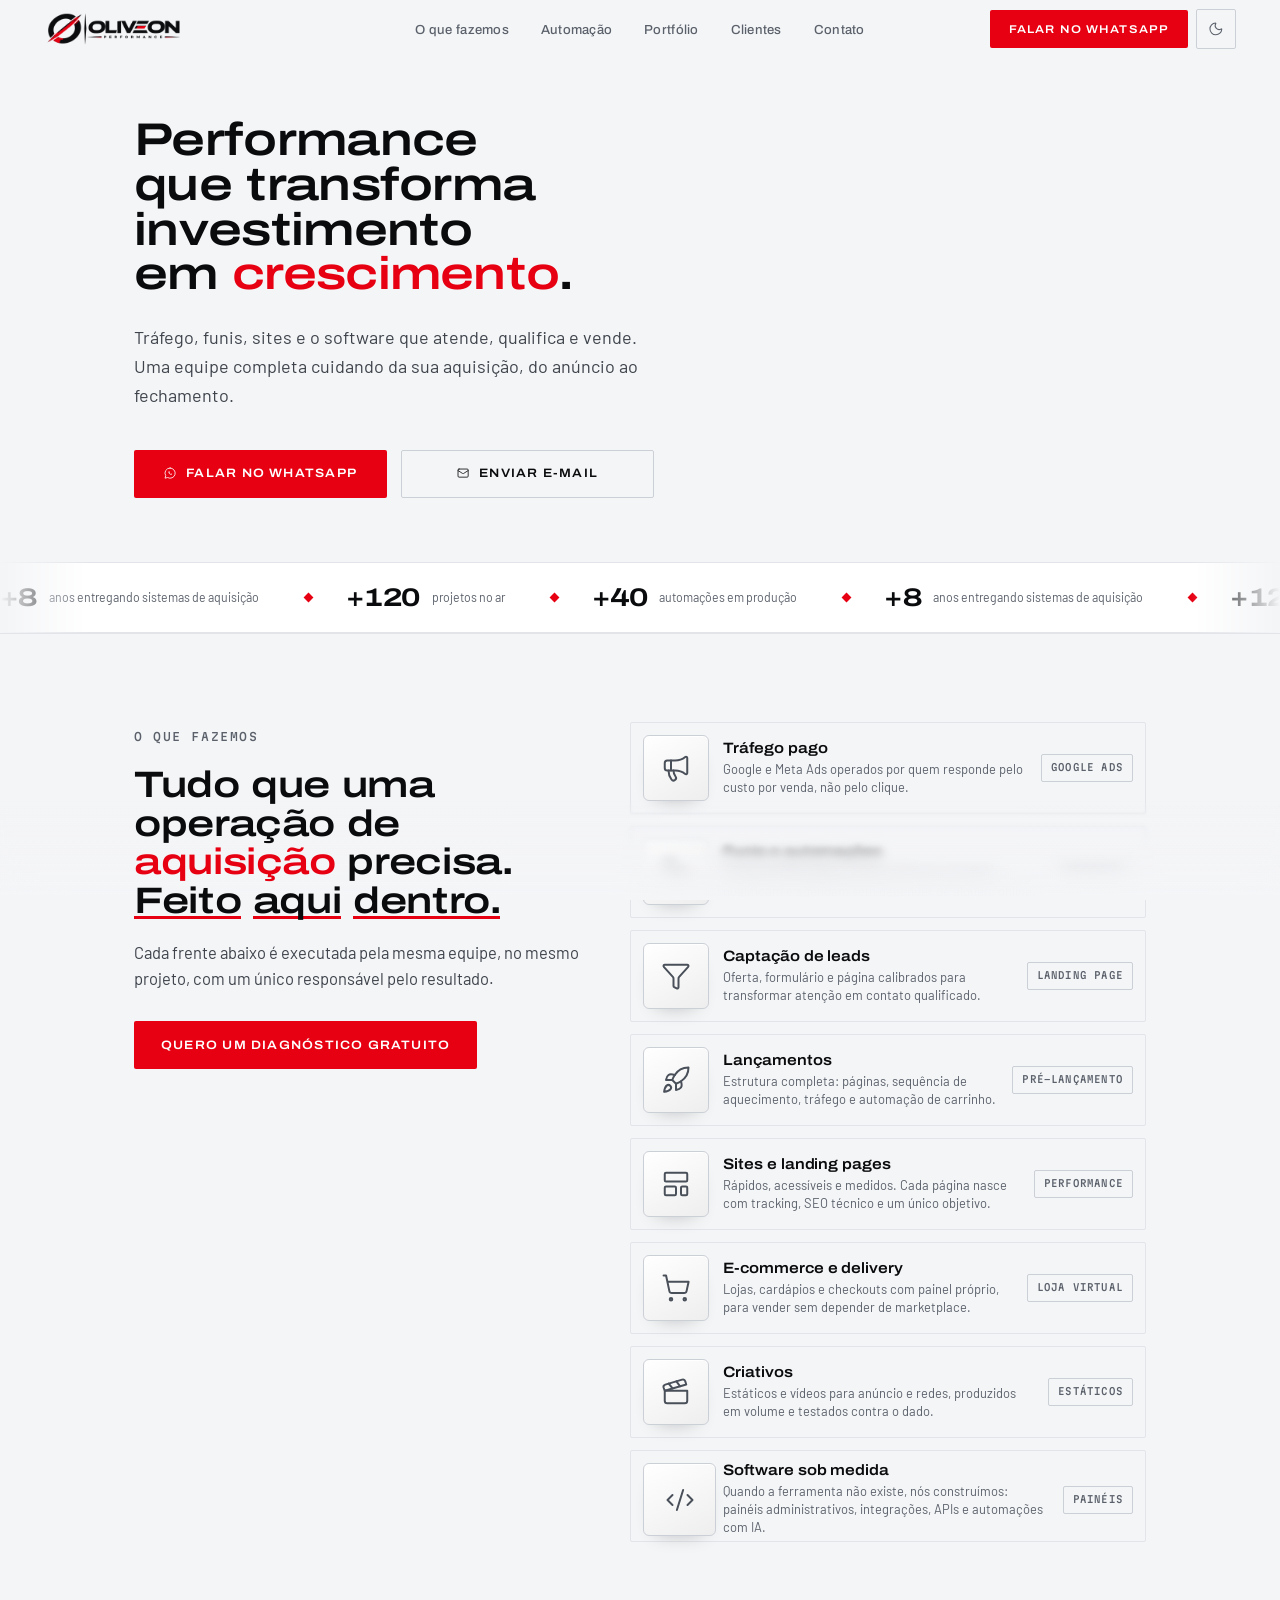
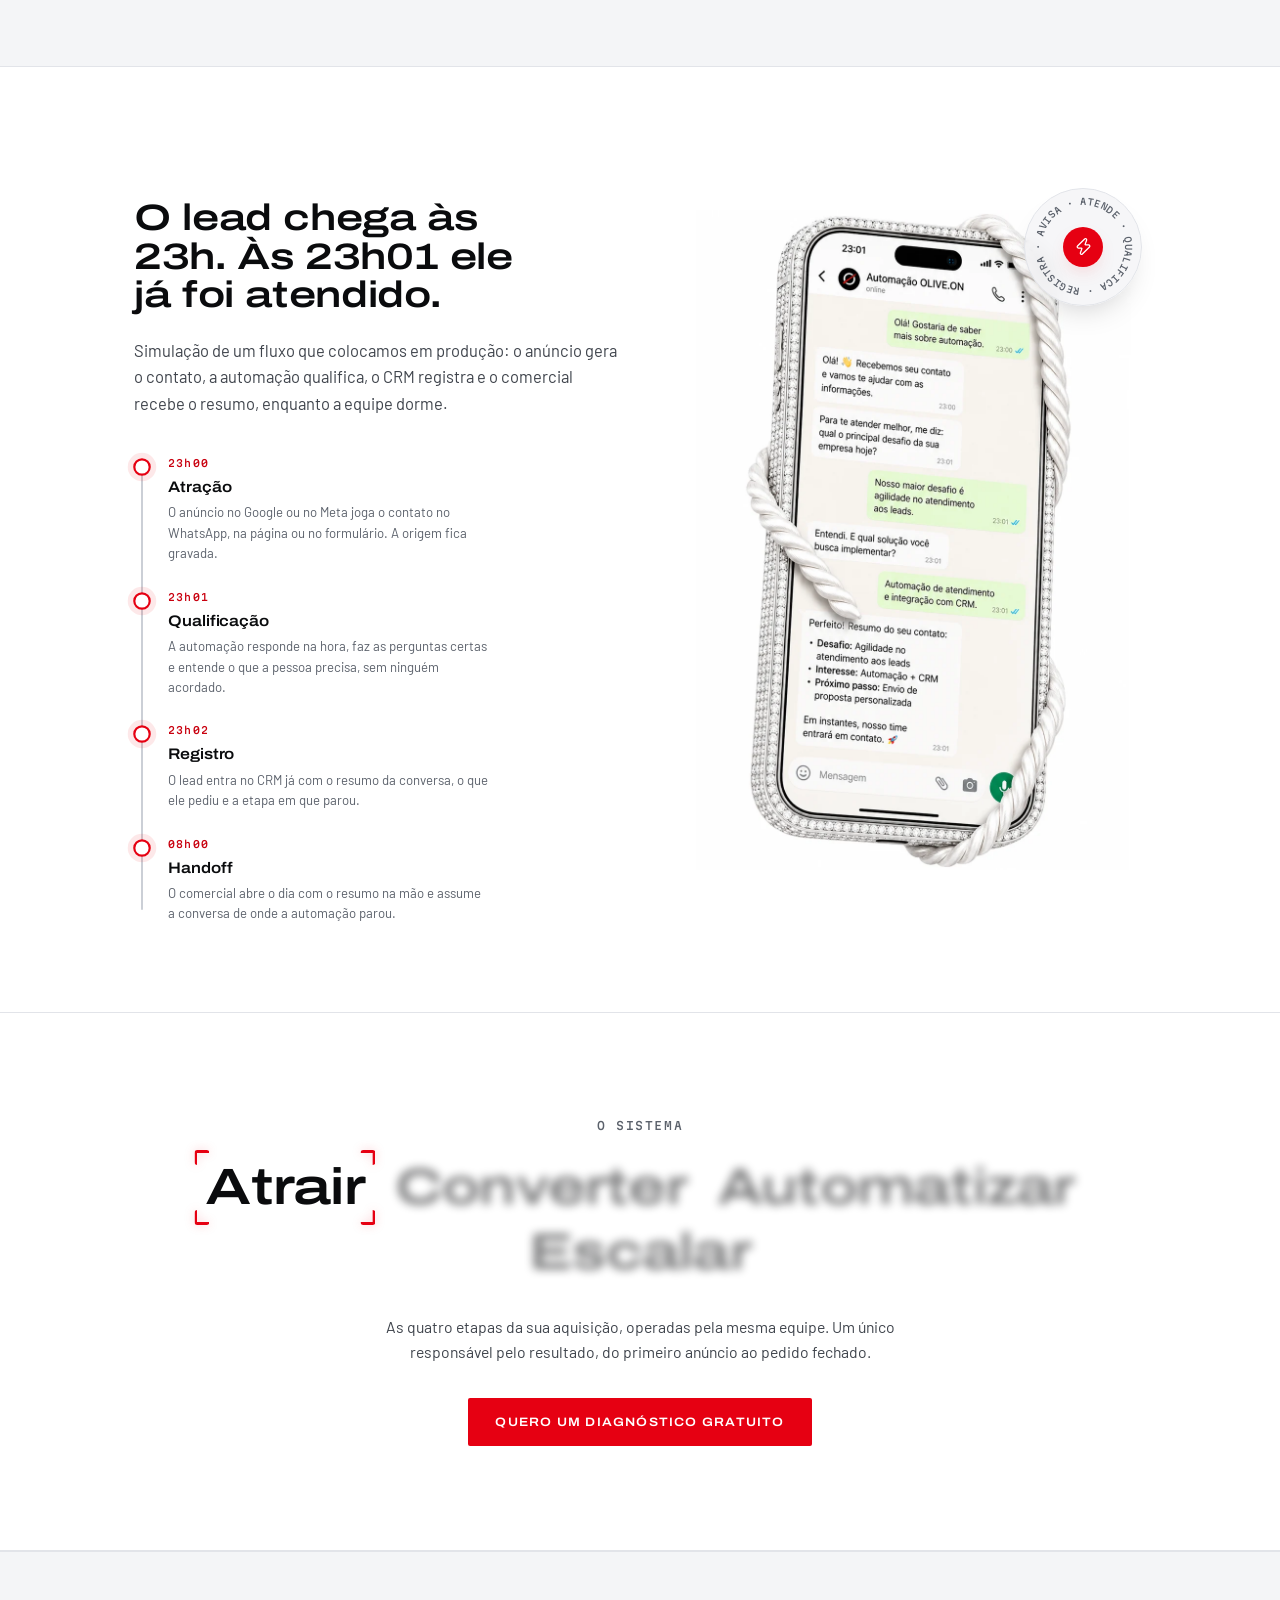
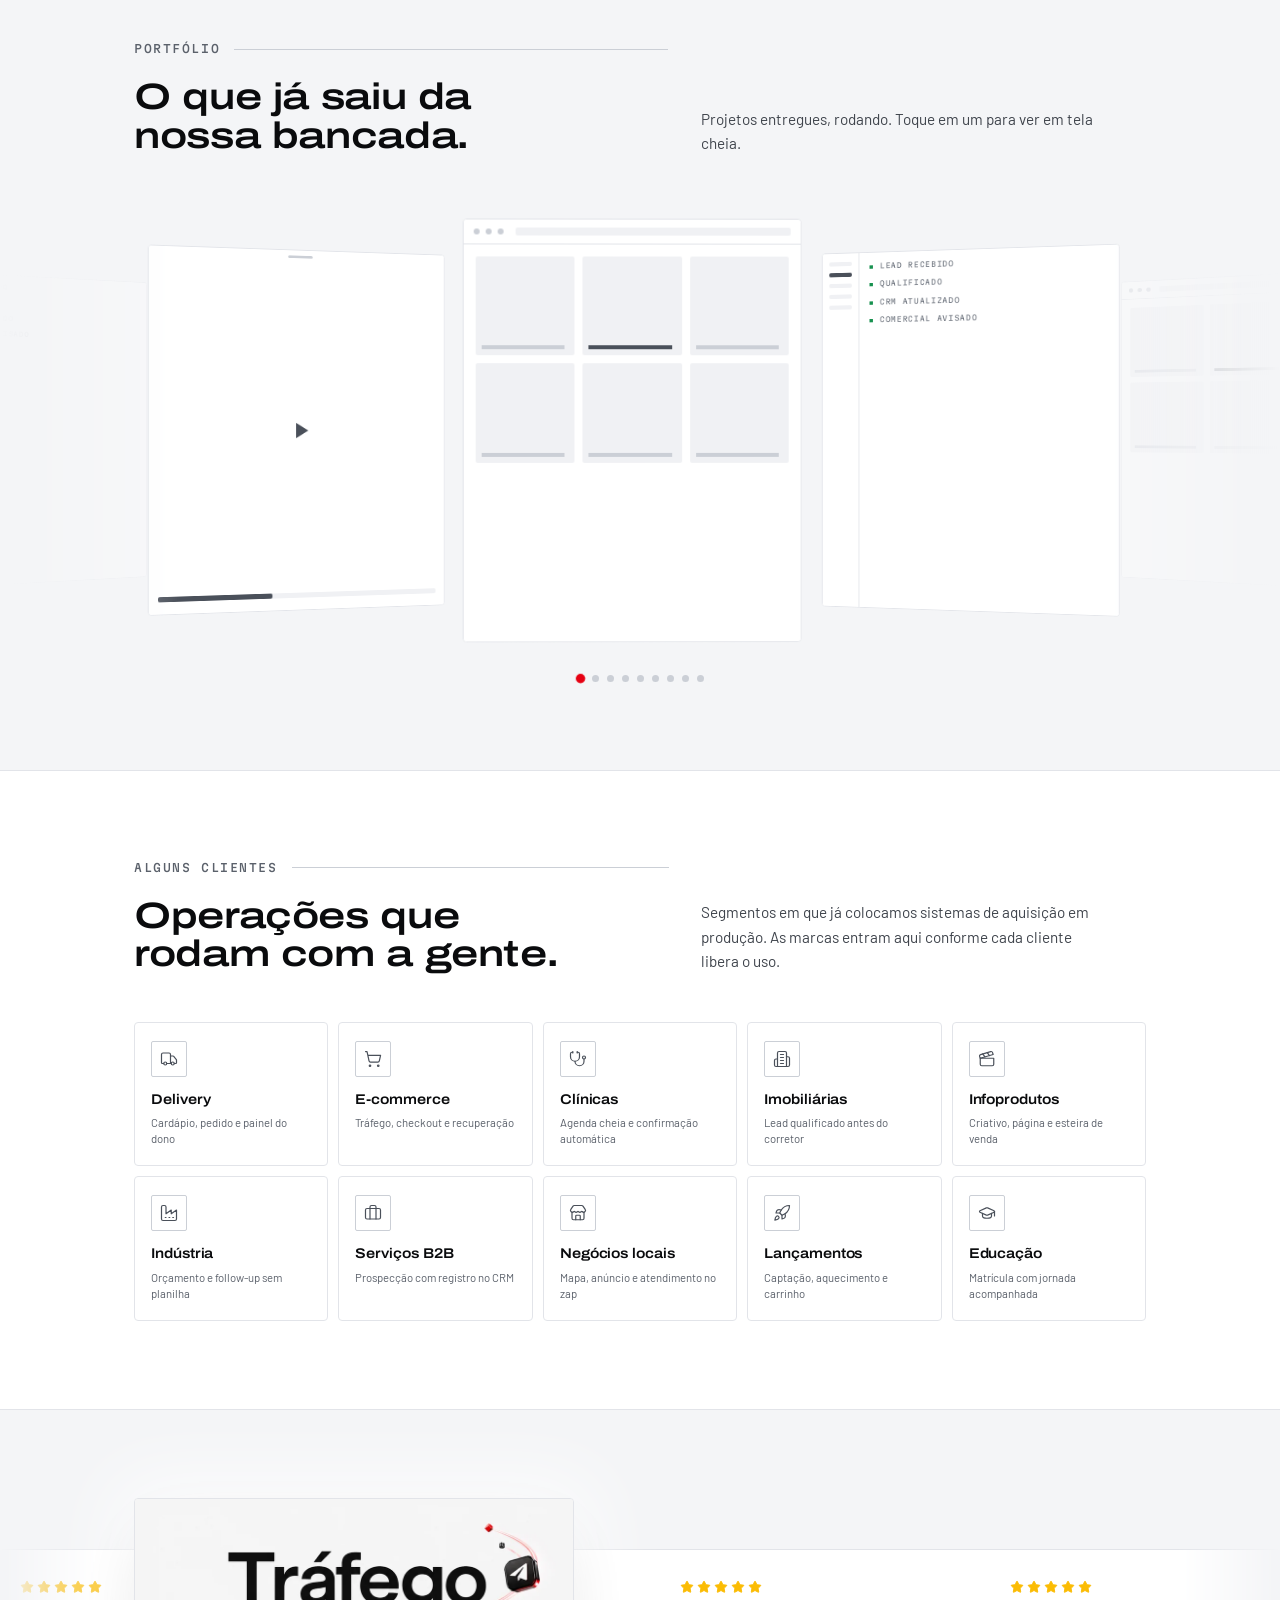
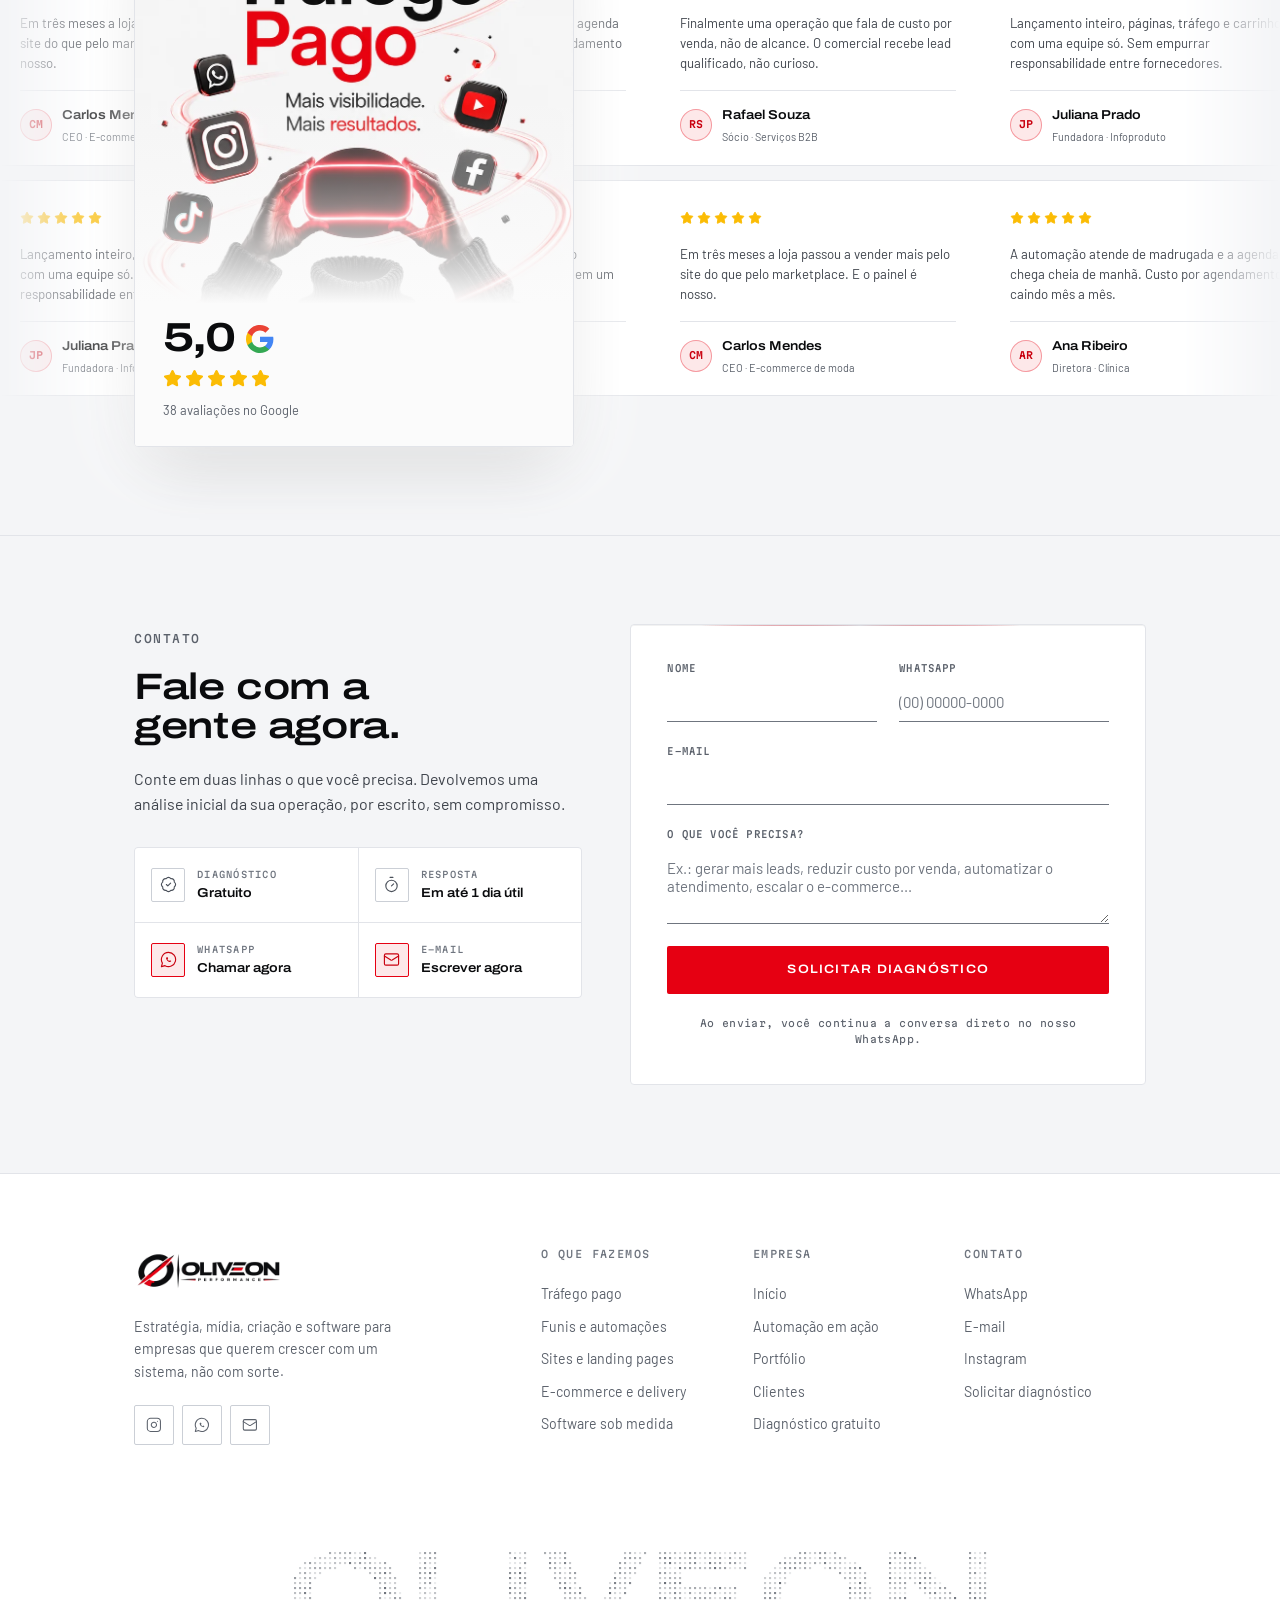
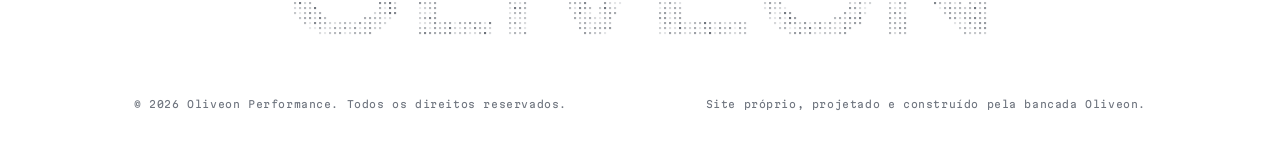
==== index.html @ bd5e8da0 "Imagem de compartilhamento nova e enderecos absolutos no SEO A imagem de compartilhamento foi refeit" ====
<!DOCTYPE html>
<html lang="pt-BR">
<head>
  <meta charset="UTF-8">
  <meta name="viewport" content="width=device-width, initial-scale=1.0">
  <meta name="color-scheme" content="dark light">
  <!-- barra do navegador na cor do tema; js/main.js troca ao mudar de tema -->
  <meta name="theme-color" content="#0a0b0d" id="metaTemaCor">
  <!-- Roda antes da primeira pintura: aplica o tema salvo e marca a entrada do hero.
       Sem isto, a página piscaria no tema errado. Quem chega pela primeira vez vê o
       tema claro, mesmo com o celular no modo escuro; a escolha no botão manda. -->
  <script>
    (function () {
      var t;
      try { t = localStorage.getItem("oliveon-tema"); } catch (e) {}
      if (t !== "claro" && t !== "escuro") t = "claro";
      document.documentElement.setAttribute("data-tema", t);
      document.documentElement.classList.add("intro-pending");
    })();
  </script>
  <title>Oliveon Performance, Sistemas de aquisição completos</title>
  <meta name="description" content="Tráfego, funis, sites e software sob medida por uma equipe só. Fale no WhatsApp e receba um diagnóstico gratuito da sua operação.">
  <link rel="icon" type="image/png" href="assets/favicon.png">
  <link rel="apple-touch-icon" href="assets/apple-touch-icon.png">
  <!-- Endereço em uso hoje. Ao trocar para o domínio próprio, mude estas quatro
       linhas: os robôs do WhatsApp e do Meta ignoram caminho relativo. -->
  <link rel="canonical" href="https://vortexoficial.github.io/olivon/">
  <meta property="og:url" content="https://vortexoficial.github.io/olivon/">
  <meta property="og:site_name" content="Oliveon Performance">
  <meta property="og:title" content="Oliveon Performance, Sistemas de aquisição">
  <meta property="og:description" content="Performance que transforma investimento em crescimento. Tráfego, automação, sites e software sob medida, por uma equipe completa.">
  <meta property="og:type" content="website">
  <meta property="og:locale" content="pt_BR">
  <meta property="og:image" content="https://vortexoficial.github.io/olivon/assets/og-image.jpg">
  <meta property="og:image:type" content="image/jpeg">
  <meta property="og:image:width" content="1200">
  <meta property="og:image:height" content="630">
  <meta property="og:image:alt" content="Oliveon Performance: performance que transforma investimento em crescimento">
  <meta name="twitter:card" content="summary_large_image">
  <meta name="twitter:image" content="https://vortexoficial.github.io/olivon/assets/og-image.jpg">
  <link rel="preconnect" href="https://fonts.googleapis.com">
  <link rel="preconnect" href="https://fonts.gstatic.com" crossorigin>
  <link rel="preconnect" href="https://cdnjs.cloudflare.com" crossorigin>
  <link href="https://fonts.googleapis.com/css2?family=Archivo:wdth,wght@100..125,500..700&family=Barlow:wght@400;500;600&family=Martian+Mono:wdth,wght@87.5..112.5,400..600&display=swap" rel="stylesheet">
  <link rel="stylesheet" href="css/styles.css">
</head>
<body>

  <a class="skip" href="#conteudo">Pular para o conteúdo</a>

  <!-- ================= HEADER ================= -->
  <header class="header" id="header">
    <div class="header-inner">
      <div class="header-esq">
        <a href="#hero" class="header-logo" aria-label="Oliveon Performance, início">
          <img class="logo-escuro" src="assets/logo-branco.png" alt="Oliveon Performance" width="180" height="60">
          <img class="logo-claro" src="assets/logo-preto-vermelho.png" alt="" aria-hidden="true" width="180" height="60">
        </a>
        <span class="header-idx" id="headerIdx" aria-hidden="true"></span>
      </div>
      <nav class="nav" id="nav" aria-label="Principal">
        <span class="nav-luz" id="navLuz" aria-hidden="true"></span>
        <a href="#fazemos">O que fazemos</a>
        <a href="#automacao">Automação</a>
        <a href="#portfolio">Portfólio</a>
        <a href="#clientes">Clientes</a>
        <a href="#contato">Contato</a>
        <!-- este botão aparece só no menu do celular; no computador ele fica à direita -->
        <a href="#" class="btn btn-red btn-sm nav-cta" data-whats>Falar no WhatsApp</a>
      </nav>
      <!-- botão, tema e menu juntos, no canto direito -->
      <div class="header-acoes">
        <a href="#" class="btn btn-red btn-sm header-cta" data-whats>Falar no WhatsApp</a>
        <button class="tema-toggle" id="temaToggle" type="button" aria-label="Alternar entre tema claro e escuro">
          <span class="ic-wrap" data-icon="sun"></span>
          <span class="ic-wrap" data-icon="moon"></span>
        </button>
        <button class="menu-toggle" id="menuToggle" aria-label="Menu" aria-expanded="false" aria-controls="nav">
          <span></span><span></span>
        </button>
      </div>
    </div>
  </header>

  <main id="conteudo">

    <!-- ================= HERO ================= -->
    <section class="hero" id="hero">
      <!-- Arte do hero: um arquivo por tema, caminhos em js/dados.js (heroImagem ou
           heroVideo). No computador ela fica colada no topo, preenchendo a direita
           inteira; no celular entra abaixo do texto. Vazio = fica o marcador. -->
      <div class="hero-marquee hero-video" id="heroMidia" data-hero="marquee" aria-hidden="true"></div>
      <div class="container hero-inner">
        <div class="hero-texto">
          <h1 id="heroTitle" data-hero="title">Performance que transforma investimento em <span class="red">crescimento</span>.</h1>
          <p class="hero-sub" data-hero="sub">Tráfego, funis, sites e o software que atende, qualifica e vende. Uma equipe completa cuidando da sua aquisição, do anúncio ao fechamento.</p>
          <div class="hero-actions" data-hero="actions">
            <a href="#" class="btn btn-red" data-whats><span class="ic-wrap" data-icon="whatsapp"></span>Falar no WhatsApp</a>
            <a href="#" class="btn btn-ghost" id="heroEmail"><span class="ic-wrap" data-icon="mail"></span>Enviar e-mail</a>
          </div>
        </div>

      </div>
    </section>

    <!-- Barra de números, entre a primeira e a segunda dobra. Rola sozinha e para
         sob o cursor; o conteúdo vem de js/dados.js → heroStats. -->
    <div class="barra-num" aria-label="Números da Oliveon">
      <div class="barra-num-track" id="barraNumeros"><!-- js/dados.js → heroStats --></div>
    </div>

    <!-- ================= 01 O QUE FAZEMOS (lista rolável com desfoque progressivo) ================= -->
    <section class="section fazemos" id="fazemos">
      <div class="container fazemos-inner">
        <div class="fazemos-texto">
          <p class="eyebrow reveal">O que fazemos</p>
          <!-- as palavras entram uma a uma (js/main.js) e o marca-texto vermelho
               é traçado sob a frase que diferencia a agência -->
          <h2 id="fazTitulo">Tudo que uma operação de <span class="red">aquisição</span> precisa. <span class="marca">Feito aqui dentro.</span></h2>
          <p class="lead reveal delay-2">Cada frente abaixo é executada pela mesma equipe, no mesmo projeto, com um único responsável pelo resultado.</p>
          <a href="#" class="btn btn-red reveal delay-3" data-whats data-whats-msg="Olá! Vim pelo site da Oliveon e quero saber mais sobre o que vocês fazem.">Quero um diagnóstico gratuito</a>
        </div>
        <div class="faz-lista" id="fazLista"><!-- js/dados.js → servicos --></div>
      </div>
      <!-- desfoque preso ao rodapé da tela enquanto a seção passa: os itens saem dele ao rolar -->
      <div class="pblur pblur-secao" aria-hidden="true"><i></i><i></i><i></i><i></i><i></i><i></i></div>
    </section>

    <!-- ================= 02 AUTOMAÇÃO EM AÇÃO (conversa simulada) ================= -->
    <section class="section section-alt automacao" id="automacao">
      <!-- Só no celular: imagem de largura cheia abrindo a seção, uma por tema.
           Os caminhos ficam em js/dados.js → imagemAutomacao. -->
      <div class="abre-secao" id="imagemSecao" aria-hidden="true"></div>
      <div class="container automacao-inner">
        <div class="automacao-texto">
          <p class="eyebrow reveal">Automação em ação</p>
          <h2 class="reveal delay-1">O lead chega às 23h. Às 23h01 ele já foi atendido.</h2>
          <p class="lead reveal delay-2">Simulação de um fluxo que colocamos em produção: o anúncio gera o contato, a automação qualifica, o CRM registra e o comercial recebe o resumo, enquanto a equipe dorme.</p>
          <!-- Linha do tempo do lead: o fio se preenche conforme a seção passa
               pela tela e cada marco acende na vez dele (js/main.js). -->
          <ol class="ltempo reveal delay-3" id="linhaTempo"><!-- js/dados.js → linhaAutomacao --></ol>
        </div>

        <!-- Mockup da seção: informe o caminho da imagem em `mockupAutomacao` (js/dados.js).
             Enquanto estiver vazio, aparece um marcador no lugar. O selo gira por cima,
             como um adesivo colado na imagem; o texto vem de `seloGirando`. -->
        <div class="mockup-palco reveal delay-2">
          <figure class="mockup" id="mockupAutomacao"></figure>
          <div class="selo" id="selo" aria-hidden="true">
            <span class="selo-texto" id="seloTexto"></span>
            <span class="selo-centro"><i data-icon="zap"></i></span>
          </div>
        </div>
      </div>
    </section>

    <!-- ================= FAIXA DE FOCO (efeito de lente, sem numeração) ================= -->
    <section class="foco" id="foco">
      <div class="container foco-inner">
        <p class="eyebrow reveal">O sistema</p>
        <p class="foco-frase reveal delay-1" id="focoFrase"><!-- js/dados.js → foco.frase --></p>
        <p class="foco-apoio reveal delay-2" id="focoApoio"><!-- js/dados.js → foco.apoio --></p>
        <a href="#" class="btn btn-red reveal delay-3" id="focoCta" data-whats><!-- js/dados.js → foco.cta --></a>
      </div>
    </section>

    <!-- ================= 03 PORTFÓLIO ================= -->
    <section class="section" id="portfolio">
      <div class="container">
        <div class="section-head section-head-wide reveal">
          <div>
            <p class="eyebrow">Portfólio</p>
            <h2>O que já saiu da nossa bancada.</h2>
          </div>
          <p class="section-lead">Projetos entregues, rodando. Toque em um para ver em tela cheia.</p>
        </div>
      </div>
      <!-- Carrossel 3D: o card do meio fica de frente, os vizinhos giram e recuam.
           Cada card mostra o vídeo do projeto mudo e em loop; ao clicar, abre em tela
           cheia do início e com som. Vídeos entram em js/dados.js → portfolio[].video -->
      <div class="pcar reveal" id="pcar">
        <div class="pcar-viewport" id="pcarViewport" role="region" aria-roledescription="carrossel" aria-label="Projetos da Oliveon">
          <div class="pcar-track" id="pcarTrack"><!-- js/dados.js → portfolio --></div>
        </div>
      </div>
      <div class="pcar-dots" id="pcarDots" aria-hidden="true"></div>
    </section>

    <!-- Tela cheia do projeto: fundo desfocado, vídeo do início e com som -->
    <div class="lbox" id="lbox" hidden>
      <button class="lbox-fechar" id="lboxFechar" type="button" aria-label="Fechar"><i data-icon="x"></i></button>
      <figure class="lbox-palco">
        <video id="lboxVideo" playsinline controls preload="none"></video>
        <figcaption class="lbox-legenda" id="lboxLegenda"></figcaption>
      </figure>
    </div>

    <!-- ================= 04 ALGUNS CLIENTES ================= -->
    <section class="section section-alt clientes" id="clientes">
      <div class="container">
        <div class="section-head section-head-wide reveal">
          <div>
            <p class="eyebrow">Alguns clientes</p>
            <h2>Operações que rodam com a gente.</h2>
          </div>
          <p class="section-lead" id="clientesLead">Do delivery ao e-commerce, da clínica à indústria: sistemas de aquisição em produção, cada um com o seu painel.</p>
        </div>
      </div>
      <div class="container">
        <div class="parede reveal" id="parede">
          <span class="parede-brilho" aria-hidden="true"></span>
          <div class="parede-grade" id="paredeGrade"><!-- js/dados.js → clientes ou segmentos --></div>
        </div>
      </div>
    </section>

    <!-- ================= AVALIAÇÕES DO GOOGLE ================= -->
    <!-- Resumo da nota à esquerda e os comentários ao lado; tudo de js/dados.js:
         google (nota, total e link) e depoimentos (os comentários). -->
    <section class="section secao-google" id="avaliacoes">
      <!-- Palco no formato do site do Benedito: duas faixas de comentários correndo
           em sentidos opostos por trás, e o card da nota por cima, opaco. É ele que
           engole os cartões de um lado e devolve do outro. -->
      <div class="palco">
        <div class="palco-faixas" aria-hidden="true">
          <div class="faixa faixa-vai"><div class="faixa-trilho" id="faixaVai"></div></div>
          <div class="faixa faixa-volta"><div class="faixa-trilho" id="faixaVolta"></div></div>
        </div>
        <div class="container palco-frente">
          <div class="palco-card reveal" id="googleCard"><!-- js/dados.js → google --></div>
        </div>
      </div>
    </section>
    <!-- ================= 05 CONTATO (WhatsApp + e-mail) ================= -->
    <section class="section" id="contato">
      <div class="container contato-inner">
        <div class="contato-info">
          <p class="eyebrow reveal">Contato</p>
          <h2 class="reveal delay-1">Fale com a gente agora.</h2>
          <p class="reveal delay-2">Conte em duas linhas o que você precisa. Devolvemos uma análise inicial da sua operação, por escrito, sem compromisso.</p>
          <!-- Um quadro só, em quatro casas do mesmo tamanho: em cima o que a pessoa
               ganha, embaixo por onde falar. Ícone prata informa, ícone vermelho age. -->
          <div class="contato-grade reveal delay-2">
            <div class="cg-item">
              <span class="cg-ic" aria-hidden="true"><i data-icon="badge-check"></i></span>
              <span class="cg-txt"><small>Diagnóstico</small><b>Gratuito</b></span>
            </div>
            <div class="cg-item">
              <span class="cg-ic" aria-hidden="true"><i data-icon="timer"></i></span>
              <span class="cg-txt"><small>Resposta</small><b>Em até 1 dia útil</b></span>
            </div>
            <a href="#" class="cg-item cg-acao" data-whats>
              <span class="cg-ic" aria-hidden="true"><i data-icon="whatsapp"></i></span>
              <span class="cg-txt"><small>WhatsApp</small><b>Chamar agora</b></span>
              <i class="cg-seta" data-icon="arrow-up-right" aria-hidden="true"></i>
            </a>
            <a href="#" class="cg-item cg-acao" id="contatoEmail">
              <span class="cg-ic" aria-hidden="true"><i data-icon="mail"></i></span>
              <span class="cg-txt"><small>E-mail</small><b>Escrever agora</b></span>
              <i class="cg-seta" data-icon="arrow-up-right" aria-hidden="true"></i>
            </a>
          </div>
        </div>
        <form class="form reveal delay-2" id="formDiagnostico">
          <div class="form-row">
            <div class="field"><label for="fNome">Nome</label><input id="fNome" name="nome" type="text" required autocomplete="name"></div>
            <div class="field"><label for="fWhats">WhatsApp</label><input id="fWhats" name="whatsapp" type="tel" required placeholder="(00) 00000-0000" autocomplete="tel"></div>
          </div>
          <div class="field"><label for="fEmail">E-mail</label><input id="fEmail" name="email" type="email" required autocomplete="email"></div>
          <div class="field"><label for="fBusca">O que você precisa?</label><textarea id="fBusca" name="objetivo" rows="3" required placeholder="Ex.: gerar mais leads, reduzir custo por venda, automatizar o atendimento, escalar o e-commerce..."></textarea></div>
          <button type="submit" class="btn btn-red btn-block">Solicitar diagnóstico</button>
          <p class="form-hint">Ao enviar, você continua a conversa direto no nosso WhatsApp.</p>
          <span class="border-beam" style="--size:320px;--duration:7s"><i></i></span>
          <span class="border-beam" style="--size:320px;--duration:7s;--delay:3.5s;--via:#d9d9de;--border-width:1.5px"><i></i></span>
        </form>
      </div>
    </section>

  </main>

  <!-- ================= FOOTER ================= -->
  <footer class="footer">
    <div class="container footer-top">
      <div class="footer-brand">
        <img class="logo-escuro" src="assets/logo-branco.png" alt="Oliveon Performance" width="170" height="57">
        <img class="logo-claro" src="assets/logo-preto-vermelho.png" alt="" aria-hidden="true" width="170" height="57">
        <p>Estratégia, mídia, criação e software para empresas que querem crescer com um sistema, não com sorte.</p>
        <div class="footer-social">
          <a href="#" id="footerInstagram" target="_blank" rel="noopener" aria-label="Instagram"><i data-icon="instagram"></i></a>
          <a href="#" data-whats aria-label="WhatsApp"><i data-icon="whatsapp"></i></a>
          <a href="#" id="footerEmail" aria-label="E-mail"><i data-icon="mail"></i></a>
        </div>
      </div>
      <nav class="footer-nav" aria-label="Rodapé">
        <div>
          <p class="footer-nav-titulo">O que fazemos</p>
          <a href="#fazemos">Tráfego pago</a>
          <a href="#fazemos">Funis e automações</a>
          <a href="#fazemos">Sites e landing pages</a>
          <a href="#fazemos">E-commerce e delivery</a>
          <a href="#fazemos">Software sob medida</a>
        </div>
        <div>
          <p class="footer-nav-titulo">Empresa</p>
          <a href="#hero">Início</a>
          <a href="#automacao">Automação em ação</a>
          <a href="#portfolio">Portfólio</a>
          <a href="#clientes">Clientes</a>
          <a href="#contato">Diagnóstico gratuito</a>
        </div>
        <div>
          <p class="footer-nav-titulo">Contato</p>
          <a href="#" data-whats>WhatsApp</a>
          <a href="#" id="footerEmail2">E-mail</a>
          <a href="#" id="footerInstagram2" target="_blank" rel="noopener">Instagram</a>
          <a href="#contato">Solicitar diagnóstico</a>
        </div>
      </nav>
    </div>
    <div class="footer-flicker">
      <canvas id="footerFlicker" aria-hidden="true"></canvas>
    </div>
    <div class="container footer-bottom">
      <p>© <span id="ano"></span> Oliveon Performance. Todos os direitos reservados.</p>
      <p>Site próprio, projetado e construído pela bancada Oliveon.</p>
    </div>
  </footer>

  <!-- CTA fixo no mobile -->
  <a href="#" class="sticky-cta" id="stickyCta" data-whats><i data-icon="whatsapp"></i>Falar com a Oliveon</a>

  <script src="js/icons.js"></script>
  <script src="js/dados.js"></script>
  <!-- GSAP (gsap, ScrollTrigger, Flip) é carregado por js/main.js sem bloquear a renderização -->
  <script src="js/main.js"></script>
</body>
</html>
---- css/styles.css ----
/* ============================================================
   OLIVEON PERFORMANCE · ESTILOS · tema "Lâmina" · v2
   Preto-carbono com viés de aço · um único vermelho · cromo como prata
   Fontes: Archivo (display, eixo de largura) · Barlow (texto) · Martian Mono (dados)
   Regras em DESIGN.md, leia antes de alterar.
   ============================================================ */

:root {
  color-scheme: dark;
  /* Superfícies em três camadas (canvas → card → elevated); neutros frios, do cromo do logo */
  --bg: #0a0b0d;
  --bg-alt: #0d0e11;
  --card: #121316;
  --elevated: #191b1f;
  --border: #24262b;
  --border-strong: #34373e;
  --edge: rgba(255, 255, 255, 0.06);      /* brilho de 1px no topo de uma chapa elevada */
  --text: #f4f5f7;
  --text-2: #b9bcc3;                       /* prosa principal e leads */
  --muted: #9da1a8;                        /* descrições, rótulos, nav inativa */
  --steel: #c9ccd2;                        /* prata do cromo: traços, ticks, foco */
  --steel-dim: #7e838c;                    /* sombra do cromo: linhas de campo, ticks inativos */
  --red: #e60012;                          /* único acento: ação, resultado, a lâmina */
  --red-hover: #cc0010;                    /* hover escurece: #fff sobre ele = 5.87:1 */
  --red-pressed: #b8000e;
  --red-text: #ff3b4a;                     /* acento legível em texto pequeno (≥ 4.5:1) */
  --red-soft: rgba(230, 0, 18, 0.12);
  --red-glow: rgba(230, 0, 18, 0.28);
  --ok: #2fd27a;                           /* cor de sinal: confirmação / variação positiva */
  --cut-angle: 37deg;                      /* ângulo da lâmina, medido no símbolo */
  --display: "Archivo", "Arial Narrow", Arial, Helvetica, sans-serif;
  --font: "Barlow", "Segoe UI", Roboto, Helvetica, Arial, sans-serif;
  --mono: "Martian Mono", "JetBrains Mono", ui-monospace, Consolas, monospace;
  --radius: 4px;
  --radius-sm: 2px;
  --container: 1140px;
  --header-w: 1320px;                      /* header mais largo que o container: 6 links + CTA + indicador */
  --ease: cubic-bezier(0.2, 0.8, 0.2, 1);
  --ease-lento: cubic-bezier(0.42, 0, 0.28, 1); /* movimentos longos: entra e sai parelho */
  --dur-1: 180ms;
  --dur-2: 320ms;
  --grade: rgba(255, 255, 255, 0.025);     /* linhas da grade de fundo */
  --hover-suave: rgba(255, 255, 255, 0.05); /* realce de item de menu */
  --veu: rgba(18, 19, 22, 0.78);            /* véu do desfoque progressivo */
  --flutuante: rgba(10, 11, 13, 0.78);      /* cabeçalho e menu por cima do conteúdo */
  --flutuante-solido: rgba(13, 14, 17, 0.97);
  /* placa de vidro dos icones: luz no topo, sombra no pe e o reflexo que atravessa */
  --vidro-topo: rgba(255, 255, 255, 0.13);
  --vidro-meio: rgba(255, 255, 255, 0.03);
  --vidro-fundo: rgba(255, 255, 255, 0);
  --vidro-reflexo: rgba(255, 255, 255, 0.34);
  --vidro-sombra: rgba(0, 0, 0, 0.75);
}

/* ---------- Tema claro ----------
   Mesma estrutura, mesmos nomes de variável: só o valor muda. O tema é escolhido
   no <html data-tema="...">, gravado em js/main.js e aplicado antes da primeira
   pintura por um script no <head>, para nunca piscar o tema errado. */
[data-tema="claro"] {
  color-scheme: light;
  --bg: #f4f5f7;
  --bg-alt: #ffffff;
  --card: #ffffff;
  --elevated: #f0f1f4;
  --border: #e2e4e9;
  --border-strong: #cbcfd6;
  --edge: rgba(10, 11, 13, 0.05);
  --text: #0a0b0d;
  --text-2: #3f444c;
  --muted: #5b616b;
  --steel: #4a505a;
  --steel-dim: #6f757f;
  --red-hover: #c9000f;
  --red-pressed: #ad000d;
  --red-text: #c9000f;                     /* vermelho legível sobre fundo claro */
  --red-soft: rgba(230, 0, 18, 0.09);
  --red-glow: rgba(230, 0, 18, 0.25);
  --ok: #17914f;
  --grade: rgba(10, 11, 13, 0.05);
  --hover-suave: rgba(10, 11, 13, 0.05);
  --veu: rgba(255, 255, 255, 0.8);
  --flutuante: rgba(244, 245, 247, 0.82);
  --flutuante-solido: rgba(255, 255, 255, 0.97);
  --vidro-topo: rgba(255, 255, 255, 0.95);
  --vidro-meio: rgba(10, 11, 13, 0.03);
  --vidro-fundo: rgba(10, 11, 13, 0.07);
  --vidro-reflexo: rgba(255, 255, 255, 0.9);
  --vidro-sombra: rgba(10, 11, 13, 0.3);
}

/* ---------- O mesmo tema claro, agora declarado pelo CSS ----------
   Navegadores com modo escuro próprio (Samsung Internet, e o Chrome com
   "forçar modo escuro" ligado) repintam por conta as páginas que não declaram
   suporte a tema no CSS. Foi isso que, no celular, deixou o tema claro com
   fundo escuro e o vermelho da marca rosado. Declarar o suporte aqui, e não só
   no JS, faz o navegador respeitar as cores do site.
   Os valores são os mesmos do bloco [data-tema="claro"] acima: ao mexer em um,
   mexa nos dois. O :not() garante que a escolha manual do visitante vence. */
@media (prefers-color-scheme: light) {
  :root:not([data-tema="escuro"]) {
    color-scheme: light;
    --bg: #f4f5f7;
    --bg-alt: #ffffff;
    --card: #ffffff;
    --elevated: #f0f1f4;
    --border: #e2e4e9;
    --border-strong: #cbcfd6;
    --edge: rgba(10, 11, 13, 0.05);
    --text: #0a0b0d;
    --text-2: #3f444c;
    --muted: #5b616b;
    --steel: #4a505a;
    --steel-dim: #6f757f;
    --red-hover: #c9000f;
    --red-pressed: #ad000d;
    --red-text: #c9000f;
    --red-soft: rgba(230, 0, 18, 0.09);
    --red-glow: rgba(230, 0, 18, 0.25);
    --ok: #17914f;
    --grade: rgba(10, 11, 13, 0.05);
    --hover-suave: rgba(10, 11, 13, 0.05);
    --veu: rgba(255, 255, 255, 0.8);
    --flutuante: rgba(244, 245, 247, 0.82);
    --flutuante-solido: rgba(255, 255, 255, 0.97);
    --vidro-topo: rgba(255, 255, 255, 0.95);
    --vidro-meio: rgba(10, 11, 13, 0.03);
    --vidro-fundo: rgba(10, 11, 13, 0.07);
    --vidro-reflexo: rgba(255, 255, 255, 0.9);
    --vidro-sombra: rgba(10, 11, 13, 0.3);
  }
}
@media (prefers-color-scheme: dark) {
  :root:not([data-tema="claro"]) { color-scheme: dark; }
}

* { margin: 0; padding: 0; box-sizing: border-box; }

html { scroll-behavior: smooth; }

/* ---------- Barra de rolagem na cor da marca ----------
   A borda transparente com background-clip afina a barra sem precisar saber a
   cor do fundo, então serve tanto na página quanto nas listas internas. */
:root { scrollbar-width: thin; scrollbar-color: var(--red) transparent; }
::-webkit-scrollbar { width: 10px; height: 10px; }
::-webkit-scrollbar-track { background: transparent; }
::-webkit-scrollbar-thumb {
  background: var(--red);
  background-clip: padding-box;
  border: 3px solid transparent;
  border-radius: 999px;
}
::-webkit-scrollbar-thumb:hover { background: var(--red-hover); background-clip: padding-box; }
::-webkit-scrollbar-corner { background: transparent; }

body {
  font-family: var(--font);
  font-size: 1.0625rem;
  background: var(--bg);
  color: var(--text);
  line-height: 1.6;
  -webkit-font-smoothing: antialiased;
  overflow-x: hidden;
}

img { max-width: 100%; height: auto; display: block; }
button { font: inherit; color: inherit; }

:focus-visible { outline: 2px solid var(--steel); outline-offset: 3px; }
.mono { font-family: var(--mono); font-variant-numeric: tabular-nums; }

.skip {
  position: absolute;
  left: 16px; top: -60px;
  z-index: 200;
  padding: 10px 16px;
  background: var(--elevated);
  color: var(--text);
  border: 1px solid var(--border-strong);
  border-radius: var(--radius-sm);
  font-family: var(--mono);
  font-size: 0.72rem;
  letter-spacing: 0.1em;
  text-transform: uppercase;
  text-decoration: none;
  transition: top var(--dur-1) var(--ease);
}
.skip:focus { top: 16px; }
/* Só para leitores de tela (anúncio de slide ativo nos carrosséis) */
.sr-only { position: absolute; width: 1px; height: 1px; padding: 0; margin: -1px; overflow: hidden; clip: rect(0, 0, 0, 0); white-space: nowrap; border: 0; }

.container {
  max-width: var(--container);
  margin: 0 auto;
  padding: 0 24px;
}

/* Ícones Lucide inline (js/icons.js): sempre monocromáticos, herdam a cor do texto */
.ic { width: 1em; height: 1em; flex-shrink: 0; display: inline-block; vertical-align: -0.15em; }
i[data-icon] { display: inline-flex; line-height: 0; }

/* ---------- Tipografia ---------- */
h1, h2, h3 {
  font-family: var(--display);
  font-weight: 600;
  letter-spacing: -0.01em;
  line-height: 1.05;
  text-wrap: balance;
}
h1 { font-size: clamp(2.5rem, 5.6vw, 4.2rem); font-stretch: 125%; line-height: 0.98; letter-spacing: -0.015em; }
h2 { font-size: clamp(1.9rem, 3.8vw, 2.9rem); font-stretch: 125%; max-width: 18ch; }
h3 { font-size: 1.25rem; font-stretch: 112%; }

.red { color: var(--red); }
.lead { color: var(--text-2); font-size: 1.1rem; max-width: 54ch; }

.eyebrow {
  display: inline-flex;
  align-items: center;
  gap: 14px;
  font-family: var(--mono);
  font-size: 0.75rem;
  font-weight: 500;
  letter-spacing: 0.14em;
  text-transform: uppercase;
  color: var(--muted);
  margin-bottom: 20px;
}
.eyebrow .idx { color: var(--text); font-weight: 500; }
.eyebrow .idx::after { content: "/"; margin-left: 14px; color: var(--steel-dim); }
.section-head .eyebrow { display: flex; }
.section-head .eyebrow::after {
  content: "";
  flex: 1;
  height: 1px;
  background: var(--border-strong);
  transform: scaleX(0);
  transform-origin: left;
}
.section-head.visible .eyebrow::after { animation: draw-line 0.9s var(--ease) forwards; }
@keyframes draw-line { to { transform: scaleX(1); } }

/* O corte: traço curto inclinado no ângulo da lâmina do símbolo */
.slash {
  display: inline-block;
  width: 16px;
  height: 2px;
  background: var(--red);
  transform: rotate(calc(-1 * var(--cut-angle)));
  vertical-align: middle;
  flex-shrink: 0;
}

/* Tag técnica: mono estreita, caixa alta, raio 2px */
.tag {
  display: inline-block;
  font-family: var(--mono);
  font-stretch: 87.5%;
  font-size: 0.64rem;
  font-weight: 500;
  letter-spacing: 0.1em;
  text-transform: uppercase;
  color: var(--muted);
  border: 1px solid var(--border-strong);
  border-radius: var(--radius-sm);
  padding: 4px 8px;
  white-space: nowrap;
}

/* ---------- Botões ---------- */
.btn {
  display: inline-flex;
  align-items: center;
  justify-content: center;
  gap: 10px;
  height: 48px;
  padding: 0 26px;
  border-radius: var(--radius-sm);
  border: 1px solid transparent;
  font-family: var(--display);
  font-stretch: 112%;
  font-weight: 600;
  font-size: 0.8125rem;
  letter-spacing: 0.1em;
  text-transform: uppercase;
  text-decoration: none;
  cursor: pointer;
  white-space: nowrap;
  transition: background var(--dur-1) var(--ease), border-color var(--dur-1) var(--ease), color var(--dur-1) var(--ease);
}
/* Primário: canto superior direito chanfrado, a lâmina em miniatura */
/* Botão reto: o canto chanfrado da versão anterior foi retirado a pedido */
.btn-red {
  color: #fff;
  background: var(--red);
}
.btn-red:hover { background: var(--red-hover); }
.btn-red:active { background: var(--red-pressed); }

.btn-ghost {
  border-color: var(--border-strong);
  color: var(--text);
  background: transparent;
}

/* Luz correndo na borda do botão, o mesmo efeito do quadro do formulário.
   Usada só no CTA principal do hero, para não virar ruído em todo botão vermelho. */
.btn-ghost:hover { border-color: var(--steel); }

.btn-sm { height: 38px; padding: 0 18px; font-size: 0.75rem; }
.btn-lg { height: 56px; padding: 0 36px; font-size: 0.875rem; }
.btn-block { width: 100%; }

/* Controle de carrossel: quadrado de 44px com hairline */
.ctrl, .vcar-btn {
  width: 44px; height: 44px;
  display: inline-flex; align-items: center; justify-content: center;
  background: transparent;
  border: 1px solid var(--border-strong);
  border-radius: var(--radius-sm);
  color: var(--text);
  cursor: pointer;
  font-size: 1.1rem;
  transition: border-color var(--dur-1) var(--ease), background var(--dur-1) var(--ease);
}
.ctrl:hover, .vcar-btn:hover { border-color: var(--steel); background: var(--card); }
.ctrl:disabled, .vcar-btn:disabled { opacity: 0.35; cursor: default; }

/* ---------- Header ---------- */
.header {
  position: fixed;
  inset: 0 0 auto 0;
  z-index: 100;
  border-bottom: 1px solid transparent;
  transition: background var(--dur-2) var(--ease), border-color var(--dur-2) var(--ease);
}
.header.scrolled {
  background: var(--flutuante);
  backdrop-filter: blur(12px);
  -webkit-backdrop-filter: blur(12px);
  border-color: var(--border);
}
@supports not (backdrop-filter: blur(1px)) {
  .header.scrolled { background: var(--elevated); }
}
/* No computador o cabeçalho tem três faixas: logo à esquerda, menu no centro da
   tela e as ações à direita. As duas colunas 1fr têm sempre a mesma largura, e é
   isso que deixa o menu centralizado de verdade, e não centralizado "no que sobra". */
.header-inner {
  max-width: var(--header-w);
  margin: 0 auto;
  height: 64px;
  padding: 0 24px;
  display: grid;
  grid-template-columns: 1fr auto 1fr;
  align-items: center;
  gap: 24px;
}
.header-esq { display: flex; align-items: center; gap: 24px; min-width: 0; }
.header-logo { flex-shrink: 0; }
.header-logo img { width: 140px; height: auto; }

/* Indicador de instrumento: seção atual (atualizado por IntersectionObserver) */
.header-idx {
  font-family: var(--mono);
  font-size: 0.7rem;
  font-weight: 500;
  letter-spacing: 0.14em;
  text-transform: uppercase;
  color: var(--steel-dim);
  white-space: nowrap;
  opacity: 0;
  transition: opacity var(--dur-2) var(--ease);
}
.header-idx.on { opacity: 1; }

.nav {
  position: relative;
  justify-self: center;
  display: flex;
  align-items: center;
  gap: 4px;
}
.nav a:not(.nav-cta) {
  position: relative;
  z-index: 1;
  padding: 7px 14px;
  font-family: var(--display);
  font-stretch: 100%;
  font-size: 0.875rem;
  font-weight: 500;
  letter-spacing: 0.02em;
  color: var(--muted);
  text-decoration: none;
  transition: color var(--dur-2) var(--ease);
}
.nav a:not(.nav-cta):hover,
.nav a.is-atual { color: var(--text); }
.nav a.nav-cta { color: #fff; }
.nav a { white-space: nowrap; }

/* A luz corre até o item sob o cursor e descansa na seção que está sendo lida.
   Posição e largura vêm do js/main.js, medindo o próprio link. */
.nav-luz {
  position: absolute;
  left: 0;
  top: 50%;
  height: 32px;
  width: 0;
  margin-top: -16px;
  border-radius: var(--radius-sm);
  background: var(--hover-suave);
  box-shadow: inset 0 -2px 0 var(--red), 0 6px 18px -8px var(--red-glow);
  opacity: 0;
  pointer-events: none;
  transition: transform 420ms var(--ease), width 420ms var(--ease), opacity 260ms var(--ease);
}
/* botão do WhatsApp à direita no computador; dentro do menu, no celular */
.header-cta { flex-shrink: 0; }

.menu-toggle {
  display: none;
  flex-direction: column;
  justify-content: center;
  gap: 6px;
  width: 42px;
  height: 42px;
  background: transparent;
  border: 1px solid var(--border-strong);
  border-radius: var(--radius-sm);
  cursor: pointer;
  padding: 0 10px;
}
.menu-toggle span {
  display: block;
  height: 2px;
  background: var(--text);
  transition: transform 0.25s var(--ease), opacity 0.25s var(--ease);
}
.menu-toggle.open span:first-child { transform: translateY(4px) rotate(45deg); }
.menu-toggle.open span:last-child { transform: translateY(-4px) rotate(-45deg); }

/* ---------- Trilho de produção (borda esquerda, desktop largo) ---------- */
.rail {
  position: fixed;
  left: 22px;
  top: calc(50% + 32px); /* desloca para baixo para não entrar sob o header em janelas baixas (1280×720) */
  transform: translateY(-50%);
  z-index: 90;
  display: none;           /* ligado em ≥ 1280px */
  opacity: 0;
  transition: opacity var(--dur-2) var(--ease);
}
.rail.on { opacity: 1; }
.rail-list { list-style: none; display: flex; flex-direction: column; gap: 56px; position: relative; z-index: 1; }
.rail-list li {
  display: flex;
  align-items: center;
  gap: 12px;
  font-family: var(--mono);
  font-size: 0.62rem;
  font-weight: 500;
  letter-spacing: 0.16em;
  text-transform: uppercase;
  color: var(--steel-dim);
  transition: color var(--dur-2) var(--ease);
}
.rail-list li span { writing-mode: vertical-rl; transform: rotate(180deg); }
.rail-list li i {
  width: 14px; height: 2px;
  background: var(--steel-dim);
  transform: rotate(calc(-1 * var(--cut-angle)));
  transition: background var(--dur-2) var(--ease), transform var(--dur-2) var(--ease);
}
.rail-list li.on { color: var(--text); }
.rail-list li.on i { background: var(--red); }
.rail-line { position: absolute; left: 6px; top: -20px; bottom: -20px; width: 1px; background: var(--border-strong); }
.rail-line b { position: absolute; left: 0; top: 0; width: 1px; height: 0; background: var(--steel); display: block; }

/* ---------- Hero ---------- */
.hero {
  position: relative;
  padding: 168px 0 96px;
  overflow: hidden;
  background: var(--bg); /* o vermelho do h1 só tem folga de contraste sobre o canvas base */
}
.hero-bg {
  position: absolute;
  inset: 0;
  background:
    linear-gradient(var(--grade) 1px, transparent 1px),
    linear-gradient(90deg, var(--grade) 1px, transparent 1px);
  background-size: 56px 56px;
  mask-image: linear-gradient(to bottom, #000 55%, transparent);
  -webkit-mask-image: linear-gradient(to bottom, #000 55%, transparent);
  pointer-events: none;
}
/* A lâmina: anel do símbolo cortado pelo traço vermelho, atrás do carrossel */
.hero-ring {
  position: absolute;
  right: -140px;
  top: 20px;
  width: 760px;
  height: 760px;
  fill: none;
}
.hero-ring circle { stroke: var(--steel); stroke-opacity: 0.09; stroke-width: 1.5; }
.hero-ring line { stroke: var(--red); stroke-opacity: 0.5; stroke-width: 1.5; }

.hero-inner {
  position: relative;
  display: grid;
  grid-template-columns: minmax(0, 1.05fr) minmax(0, 1fr);
  gap: 48px;
  align-items: center;
}
.hero-texto {
  display: flex;
  flex-direction: column;
  align-items: flex-start;
  text-align: left;
}
.hero-badge {
  display: inline-flex;
  align-items: center;
  gap: 14px;
  font-family: var(--mono);
  font-size: 0.72rem;
  font-weight: 500;
  letter-spacing: 0.14em;
  text-transform: uppercase;
  color: var(--muted);
  margin-bottom: 30px;
}
.hero-badge .slash { background: var(--steel); } /* a 44px da palavra vermelha do h1: orçamento de vermelho */
.hero h1 { max-width: 640px; }
/* Palavras do h1 embrulhadas pelo JS para a entrada em sequência (GSAP) */
/* uma palavra por caixa, para a entrada desfocada acontecer palavra a palavra.
   Sem overflow: hidden aqui, senão o desfoque e o deslocamento seriam cortados. */
.hero h1 .w { display: inline-block; vertical-align: top; padding-bottom: 0.14em; margin-bottom: -0.14em; }
.hero h1 .w > span { display: inline-block; }
.hero-sub {
  max-width: 52ch;
  margin-top: 26px;
  font-size: 1.2rem;
  color: var(--text-2);
}
/* os dois botões ocupam a mesma largura: em grade de colunas iguais, e não em
   linha, onde cada um ficava do tamanho do próprio texto */
.hero-actions {
  display: grid;
  grid-template-columns: repeat(auto-fit, minmax(250px, 1fr));
  gap: 14px;
  margin-top: 40px;
  /* a largura precisa ser explícita: sem ela o auto-fit calcula pelo conteúdo e
     insiste em duas colunas mesmo quando a tela do celular não comporta */
  width: 100%;
  max-width: 520px;
}
/* Stats de autoridade: três leituras de instrumento sob os botões */
.hero-stats {
  list-style: none;
  display: grid;
  grid-template-columns: repeat(3, minmax(0, 1fr));
  gap: 0 24px;
  margin-top: 56px;
  width: 100%;
  max-width: 560px;
}
.hero-stats li { border-left: 1px solid var(--border-strong); padding: 2px 0 2px 16px; min-width: 0; }
.hero-stats b {
  display: block;
  font-family: var(--display);
  font-stretch: 125%;
  font-weight: 700;
  font-size: 1.7rem;
  letter-spacing: -0.02em;
  line-height: 1;
  font-variant-numeric: tabular-nums;
}
.hero-stats small { display: block; margin-top: 8px; font-size: 0.8rem; color: var(--muted); line-height: 1.35; }
@media (min-width: 961px) {
  .hero h1 { font-size: clamp(2.5rem, 5.5vw - 0.5rem, 3.6rem); }
  .hero-inner { grid-template-columns: minmax(0, 1.2fr) minmax(0, 1fr); }
}

/* Carrossel 3D do hero (Marquee 3D): cards em js/dados.js */
.hero-marquee {
  --gap: 14px;
  position: relative;
  height: 620px;
  display: flex;
  align-items: center;
  justify-content: center;
  overflow: hidden;
  perspective: 300px;
  -webkit-mask-image: linear-gradient(to bottom, transparent, #000 20%, #000 80%, transparent), linear-gradient(to right, transparent, #000 12%, #000 88%, transparent);
  -webkit-mask-composite: source-in;
  mask-image: linear-gradient(to bottom, transparent, #000 20%, #000 80%, transparent), linear-gradient(to right, transparent, #000 12%, #000 88%, transparent);
  mask-composite: intersect;
}
.marquee-stage {
  display: flex;
  gap: var(--gap);
  transform: translateX(-80px) translateZ(-100px) rotateX(20deg) rotateY(-10deg) rotateZ(20deg);
}
.marquee-col {
  display: flex;
  flex-direction: column;
  gap: var(--gap);
  width: 200px;
  height: 820px;
  flex-shrink: 0;
  overflow: hidden;
}
.marquee-track {
  display: flex;
  flex-direction: column;
  gap: var(--gap);
  flex-shrink: 0;
  animation: marquee-vertical var(--duration, 22s) linear infinite;
}
.marquee-col.reverse .marquee-track { animation-direction: reverse; }
.hero-marquee:hover .marquee-track { animation-play-state: paused; }
@keyframes marquee-vertical {
  from { transform: translateY(0); }
  to { transform: translateY(calc(-100% - var(--gap))); }
}

.mcard {
  background: var(--card);
  border: 1px solid var(--border);
  border-radius: var(--radius);
  box-shadow: inset 0 1px 0 var(--edge);
  padding: 16px 18px;
  display: flex;
  flex-direction: column;
  gap: 6px;
}
.mcard-tag { font-family: var(--mono); font-stretch: 87.5%; font-size: 0.66rem; font-weight: 500; letter-spacing: 0.12em; text-transform: uppercase; color: var(--muted); }
.mcard-valor { font-family: var(--display); font-stretch: 125%; font-size: 1.35rem; font-weight: 700; letter-spacing: -0.02em; line-height: 1.1; margin-top: 4px; font-variant-numeric: tabular-nums; }
.mcard-label { font-size: 0.85rem; color: var(--muted); line-height: 1.4; }
.mcard-head { display: flex; align-items: center; gap: 10px; margin-bottom: 4px; }
.mcard-avatar, .avatar {
  width: 32px; height: 32px; flex-shrink: 0;
  border-radius: 50%;
  background: var(--red-soft);
  border: 1px solid rgba(230, 0, 18, 0.35);
  color: var(--red-text);
  font-family: var(--mono);
  font-size: 0.66rem; font-weight: 500;
  display: flex; align-items: center; justify-content: center;
}
.mcard-nome { font-size: 0.88rem; font-weight: 600; line-height: 1.2; }
.mcard-cargo { font-size: 0.74rem; color: var(--muted); }
.mcard-texto { font-size: 0.86rem; color: var(--text-2); line-height: 1.45; }

/* ---------- Faixa de confiança: logos de clientes ou segmentos ---------- */
.faixa { border-top: 1px solid var(--border); border-bottom: 1px solid var(--border); background: var(--bg-alt); }
.faixa-inner { display: grid; grid-template-columns: 220px minmax(0, 1fr); align-items: center; gap: 32px; padding-top: 22px; padding-bottom: 22px; }
.faixa-rotulo { font-family: var(--mono); font-size: 0.66rem; font-weight: 500; letter-spacing: 0.14em; text-transform: uppercase; color: var(--steel-dim); line-height: 1.4; }
.faixa-marquee {
  overflow: hidden;
  -webkit-mask-image: linear-gradient(to right, transparent, #000 8%, #000 92%, transparent);
  mask-image: linear-gradient(to right, transparent, #000 8%, #000 92%, transparent);
}
.faixa-track { display: flex; width: max-content; animation: marquee-x var(--duration, 40s) linear infinite; }
.faixa-marquee:hover .faixa-track { animation-play-state: paused; }
@keyframes marquee-x { from { transform: translateX(0); } to { transform: translateX(-50%); } }
.faixa-item {
  display: inline-flex;
  align-items: center;
  gap: 22px;
  padding: 0 28px 0 0;
  font-family: var(--display);
  font-stretch: 112%;
  font-weight: 600;
  font-size: 0.9rem;
  letter-spacing: 0.08em;
  text-transform: uppercase;
  color: var(--steel-dim);
  white-space: nowrap;
}
.faixa-item::after { content: ""; width: 12px; height: 2px; background: var(--border-strong); transform: rotate(calc(-1 * var(--cut-angle))); margin-left: 6px; }
.faixa-item img { height: 34px; width: auto; filter: brightness(0) invert(1); opacity: 0.55; transition: opacity var(--dur-2) var(--ease); }
.faixa-item:hover img { opacity: 1; }

/* ---------- Seções ---------- */
.section { padding: 128px 0; border-top: 1px solid var(--border); }
.section-alt { background: var(--bg-alt); }
.section-head { max-width: 640px; margin-bottom: 64px; }
.section-head-wide {
  max-width: none;
  display: grid;
  grid-template-columns: minmax(0, 1.2fr) minmax(0, 1fr);
  gap: 40px;
  align-items: end;
}
.section-head-wide .eyebrow { display: flex; }
.section-lead { color: var(--text-2); max-width: 44ch; font-size: 1.02rem; }

/* ---------- 01 Posicionamento ---------- */
.diferencial { text-align: center; }
.diferencial .eyebrow { justify-content: center; }
/* dor → resposta: quatro células antes do manifesto */
.dores-lead {
  font-family: var(--mono);
  font-size: 0.72rem;
  font-weight: 500;
  letter-spacing: 0.12em;
  text-transform: uppercase;
  color: var(--muted);
  margin-bottom: 18px;
}
.dores {
  display: grid;
  grid-template-columns: repeat(4, minmax(0, 1fr));
  gap: 1px;
  background: var(--border);
  border: 1px solid var(--border-strong);
  border-radius: var(--radius);
  overflow: hidden;
  text-align: left;
  margin-bottom: 88px;
}
.dores .reveal.visible { animation-name: reveal-fade; }
.dor {
  position: relative;
  background: var(--bg);
  padding: 26px 26px 24px;
  display: flex;
  flex-direction: column;
  gap: 8px;
  transition: background var(--dur-2) var(--ease);
}
.dor:hover { background: var(--card); }
.dor .card-index { margin-bottom: 18px; }
.dor h3 { font-size: 1.08rem; }
.dor p { color: var(--muted); font-size: 0.92rem; }
.dor-link {
  margin-top: auto;
  padding-top: 18px;
  display: inline-flex;
  align-items: center;
  gap: 8px;
  font-family: var(--mono);
  font-size: 0.62rem;
  font-weight: 500;
  letter-spacing: 0.12em;
  text-transform: uppercase;
  color: var(--text);
  text-decoration: none;
}
.dor-link small { color: var(--steel-dim); font-size: inherit; }
.dor-link .ic { transition: transform var(--dur-1) var(--ease); }
.dor-link:hover .ic { transform: translateX(4px); }
.diferencial-title { max-width: 900px; margin: 0 auto; font-size: clamp(1.9rem, 4.4vw, 3.3rem); }
.diferencial-argumento {
  display: grid;
  grid-template-columns: repeat(3, minmax(0, 1fr));
  gap: 32px;
  max-width: 1040px;
  margin: 48px auto 0;
  text-align: left;
}
.diferencial-argumento p {
  border-top: 1px solid var(--border-strong);
  padding-top: 20px;
  color: var(--text-2);
  font-size: 1.02rem;
}
.pilares {
  display: flex;
  justify-content: center;
  flex-wrap: wrap;
  gap: 14px 36px;
  margin-top: 56px;
}
.pilar {
  display: flex;
  align-items: center;
  gap: 14px;
  font-family: var(--mono);
  font-size: 0.74rem;
  font-weight: 500;
  letter-spacing: 0.12em;
  text-transform: uppercase;
  color: var(--text);
}
.pilar-line { width: 18px; height: 2px; background: var(--steel); transform: rotate(calc(-1 * var(--cut-angle))); transform-origin: center; flex-shrink: 0; }

/* ---------- 02 Serviços: painel de células com hairlines compartilhadas ---------- */
.grid-servicos {
  display: grid;
  grid-template-columns: repeat(3, minmax(0, 1fr));
  gap: 1px;
  background: var(--border);
  border: 1px solid var(--border-strong);
  border-radius: var(--radius);
  overflow: hidden;
}
.grid-servicos .reveal.visible { animation-name: reveal-fade; }
.card {
  position: relative;
  background: var(--bg);
  padding: 36px 32px 32px;
  min-height: 280px;
  display: flex;
  flex-direction: column;
  transition: background var(--dur-2) var(--ease);
}
.card::before {
  content: "";
  position: absolute;
  left: 0; top: 0; right: 0;
  height: 2px;
  background: var(--red);
  transform: scaleX(0);
  transform-origin: left;
  transition: transform var(--dur-2) var(--ease);
}
.card:hover { background: var(--card); }
.card:hover::before { transform: scaleX(1); }
.card-top { display: flex; align-items: center; justify-content: space-between; margin-bottom: 40px; }
.card-icon { font-size: 1.5rem; color: var(--steel-dim); transition: color var(--dur-2) var(--ease); }
.card:hover .card-icon { color: var(--steel); }
.card-index {
  display: block;
  font-family: var(--mono);
  font-size: 0.72rem;
  font-weight: 500;
  letter-spacing: 0.14em;
  color: var(--muted);
}
.card h3 { margin-bottom: 10px; }
.card p { color: var(--muted); font-size: 0.96rem; }
.card-tags { display: flex; flex-wrap: wrap; gap: 6px; }
.card-foot { display: flex; flex-wrap: wrap; align-items: flex-end; justify-content: space-between; gap: 12px; margin-top: auto; padding-top: 22px; }
/* "Preciso disto": marca a frente e ela vai junto na mensagem do WhatsApp */
.need {
  flex-shrink: 0;
  margin-left: auto;
  display: inline-flex;
  align-items: center;
  gap: 6px;
  background: transparent;
  border: 1px solid var(--border-strong);
  border-radius: var(--radius-sm);
  padding: 7px 10px;
  font-family: var(--mono);
  font-stretch: 87.5%;
  font-size: 0.6rem;
  font-weight: 500;
  letter-spacing: 0.1em;
  text-transform: uppercase;
  color: var(--muted);
  cursor: pointer;
  transition: color var(--dur-1) var(--ease), border-color var(--dur-1) var(--ease), background var(--dur-1) var(--ease);
}
.need:hover { color: var(--text); border-color: var(--steel); }
.need[aria-pressed="true"] { color: var(--text); border-color: var(--steel); background: var(--elevated); }
.need .ic { font-size: 0.85rem; }
/* Célula de destaque (software sob medida): ocupa 2 colunas, barra vermelha fixa */
.card.destaque { grid-column: span 2; background: var(--card); padding-right: 40px; }
.card.destaque::before { transform: scaleX(1); }
.card.destaque h3 { font-size: 1.6rem; max-width: 18ch; }
.card.destaque p { color: var(--text-2); max-width: 56ch; }
.card.destaque .card-icon { color: var(--steel); }
.card-link {
  display: inline-flex; align-items: center; gap: 8px;
  margin-top: 18px;
  font-family: var(--display);
  font-stretch: 112%;
  font-size: 0.75rem; font-weight: 600;
  letter-spacing: 0.1em;
  text-transform: uppercase;
  color: var(--text);
  text-decoration: none;
}
.card-link .ic { transition: transform var(--dur-1) var(--ease); }
.card-link:hover .ic { transform: translateX(4px); }

/* ---------- 03 Software sob medida ---------- */
.software-inner {
  display: grid;
  grid-template-columns: minmax(0, 1fr) minmax(0, 1fr);
  gap: 80px;
  align-items: start;
}
.software-texto h2 { max-width: 16ch; }
.software-texto .lead { margin-top: 22px; }
.software-texto .btn { margin-top: 36px; }
.bancada { margin-top: 36px; }
.bancada-rotulo {
  font-family: var(--mono);
  font-size: 0.66rem;
  font-weight: 500;
  letter-spacing: 0.14em;
  text-transform: uppercase;
  color: var(--steel-dim);
  margin-bottom: 12px;
}
.bancada-lista { list-style: none; border-top: 1px solid var(--border-strong); }
.bancada-lista li {
  display: flex; align-items: baseline; gap: 14px;
  padding: 10px 0;
  border-bottom: 1px solid var(--border);
  font-size: 0.94rem;
  color: var(--text-2);
}
.bancada-lista li .ic { color: var(--steel); font-size: 0.9rem; vertical-align: middle; }
.software-stack { display: flex; flex-direction: column; gap: 12px; padding-top: 8px; }
.mod {
  position: relative;
  display: grid;
  grid-template-columns: 48px minmax(0, 1fr) auto;
  gap: 20px;
  align-items: center;
  padding: 26px 28px;
  background: var(--card);
  border: 1px solid var(--border);
  border-radius: var(--radius);
  box-shadow: inset 0 1px 0 var(--edge);
  transition: border-color var(--dur-2) var(--ease), background var(--dur-2) var(--ease);
}
.mod:hover { border-color: var(--border-strong); background: var(--elevated); }
.mod-icon { font-size: 1.6rem; color: var(--steel-dim); }
.mod:hover .mod-icon { color: var(--steel); }
.mod h3 { font-size: 1.12rem; margin-bottom: 4px; }
.mod p { color: var(--muted); font-size: 0.92rem; }
.mod-idx { font-family: var(--mono); font-size: 0.68rem; font-weight: 500; letter-spacing: 0.12em; color: var(--steel-dim); align-self: start; }

/* ---------- 04 Automação em ação ---------- */
.automacao-inner {
  display: grid;
  grid-template-columns: minmax(0, 1.1fr) minmax(0, 1fr);
  gap: 70px;
  align-items: center;
}
.automacao-texto h2 { max-width: 16ch; }
.automacao-texto .lead { margin-top: 22px; }
/* ---------- Título fatiado em palavras + marca-texto ----------
   As palavras sobem de dentro da própria caixa (por isso o overflow: hidden) e,
   logo depois, o traço vermelho é puxado sob a frase que diferencia a agência.
   O traço é background, e não pseudo-elemento, para sobreviver à quebra de linha. */
.titulo-fatiado .w { display: inline-block; overflow: hidden; vertical-align: top; padding-bottom: 0.12em; margin-bottom: -0.12em; }
.titulo-fatiado .w > span { display: inline-block; }
.marca {
  background-image: linear-gradient(var(--red), var(--red));
  background-repeat: no-repeat;
  background-position: 0 96%;
  background-size: 0% 0.085em;
  transition: background-size 1.1s var(--ease-lento);
}
.destacado .marca { background-size: 100% 0.085em; }

/* ---------- Linha do tempo do lead ----------
   Um fio vertical à esquerda dos marcos: o traço apagado é o caminho todo, e a
   luz vermelha por cima cresce conforme a seção passa pela tela. Cada marco
   acende quando a luz chega nele. */
.ltempo {
  position: relative;
  list-style: none;
  margin-top: 40px;
  padding-left: 34px;
  display: flex;
  flex-direction: column;
  gap: 26px;
}
.ltempo-fio {
  position: absolute;
  left: 7px;
  top: 10px;
  bottom: 14px;
  width: 2px;
  z-index: 0;
  background: var(--border-strong);
  border-radius: 2px;
  overflow: hidden;
}
.ltempo-luz {
  display: block;
  width: 100%;
  height: 0;
  background: linear-gradient(to bottom, var(--red), var(--red-text));
  box-shadow: 0 0 10px var(--red-glow);
}

/* o marco fica na frente do fio, senao a luz atravessa o miolo do circulo */
.ltempo-item { position: relative; z-index: 1; }
.ltempo-ponto {
  position: absolute;
  left: -34px;
  top: 3px;
  width: 16px;
  height: 16px;
  border-radius: 50%;
  border: 2px solid var(--border-strong);
  background: var(--bg-alt);
  transition: border-color var(--dur-2) var(--ease), box-shadow var(--dur-2) var(--ease), transform var(--dur-2) var(--ease);
}
.ltempo-item.on .ltempo-ponto {
  border-color: var(--red);
  box-shadow: 0 0 0 5px var(--red-soft);
  transform: scale(1.1);
}

.ltempo-corpo { display: flex; flex-direction: column; gap: 3px; }
.ltempo-hora {
  font-family: var(--mono);
  font-variant-numeric: tabular-nums;
  font-size: 0.66rem;
  font-weight: 500;
  letter-spacing: 0.12em;
  color: var(--steel-dim);
  transition: color var(--dur-2) var(--ease);
}
.ltempo-item.on .ltempo-hora { color: var(--red-text); }
.ltempo-corpo b {
  font-family: var(--display);
  font-stretch: 112%;
  font-size: 1.02rem;
  font-weight: 600;
  letter-spacing: -0.005em;
  color: var(--text);
}
.ltempo-corpo p { font-size: 0.88rem; line-height: 1.55; color: var(--muted); max-width: 46ch; }
.replay {
  display: inline-flex; align-items: center; gap: 8px;
  margin-top: 28px;
  background: transparent;
  border: 1px solid var(--border-strong);
  border-radius: var(--radius-sm);
  padding: 9px 14px;
  font-family: var(--mono);
  font-size: 0.66rem;
  font-weight: 500;
  letter-spacing: 0.12em;
  text-transform: uppercase;
  color: var(--muted);
  cursor: pointer;
  transition: color var(--dur-1) var(--ease), border-color var(--dur-1) var(--ease);
}
.replay:hover { color: var(--text); border-color: var(--steel); }

/* Mock de telefone: painel de instrumento, não skeuomorfismo */
.phone {
  width: min(380px, 100%);
  margin: 0 auto;
  background: var(--card);
  border: 1px solid var(--border-strong);
  border-radius: var(--radius);
  box-shadow: inset 0 1px 0 var(--edge);
  display: flex;
  flex-direction: column;
  overflow: hidden;
}
.phone-top { display: flex; align-items: center; gap: 12px; padding: 14px 16px; border-bottom: 1px solid var(--border); }
.phone-avatar {
  width: 34px; height: 34px;
  border-radius: 50%;
  background: var(--red-soft);
  border: 1px solid rgba(230, 0, 18, 0.35);
  color: var(--red-text);
  font-family: var(--display); font-stretch: 125%; font-weight: 700; font-size: 0.85rem;
  display: flex; align-items: center; justify-content: center;
}
.phone-top b { display: block; font-family: var(--display); font-stretch: 112%; font-size: 0.95rem; line-height: 1.2; }
.phone-top small { display: block; font-family: var(--mono); font-size: 0.6rem; letter-spacing: 0.08em; text-transform: uppercase; color: var(--steel-dim); margin-top: 3px; }
.phone-body { display: flex; flex-direction: column; gap: 10px; padding: 18px 16px; height: 430px; overflow-y: auto; scrollbar-width: none; background: var(--bg); }
.phone-body::-webkit-scrollbar { display: none; }
.msg {
  max-width: 84%;
  padding: 10px 14px;
  border-radius: var(--radius);
  font-size: 0.9rem;
  line-height: 1.45;
  color: var(--text);
}
.msg.lead { align-self: flex-start; background: var(--elevated); border: 1px solid var(--border); border-top-left-radius: 0; }
.msg.bot { align-self: flex-end; background: var(--card); border: 1px solid var(--border-strong); border-top-right-radius: 0; }
.msg.typing { display: flex; gap: 5px; align-items: center; padding: 12px 14px; }
.msg.typing i { width: 5px; height: 5px; background: var(--steel-dim); display: block; animation: typing 1s infinite; }
.msg.typing i:nth-child(2) { animation-delay: 0.15s; }
.msg.typing i:nth-child(3) { animation-delay: 0.3s; }
@keyframes typing { 0%, 60%, 100% { opacity: 0.3; } 30% { opacity: 1; } }
.chip {
  align-self: center;
  display: inline-flex; align-items: center; gap: 8px;
  padding: 6px 10px;
  border: 1px solid var(--border-strong);
  border-radius: var(--radius-sm);
  font-family: var(--mono);
  font-stretch: 87.5%;
  font-size: 0.62rem;
  font-weight: 500;
  letter-spacing: 0.1em;
  text-transform: uppercase;
  color: var(--text-2);
  background: var(--card);
}
.chip .ic { color: var(--ok); font-size: 0.8rem; }
.phone-bar { display: flex; align-items: center; justify-content: space-between; padding: 12px 16px; border-top: 1px solid var(--border); font-family: var(--mono); font-size: 0.66rem; letter-spacing: 0.08em; text-transform: uppercase; color: var(--steel-dim); }
.phone-bar .ic { font-size: 1rem; color: var(--steel-dim); }
/* Antes da animação as mensagens ficam ocultas (só quando o GSAP está ativo) */
.gsap .msg, .gsap .chip { opacity: 0; }

/* ---------- 05 Processo: trilho de instrumento ---------- */
.steps {
  list-style: none;
  display: grid;
  grid-template-columns: repeat(5, 1fr);
  gap: 18px;
}
.step { position: relative; padding-top: 30px; }
.step::before {
  content: "";
  position: absolute;
  top: 0; left: 0; right: -18px;
  height: 1px;
  background: var(--border-strong);
  transform: scaleX(0);
  transform-origin: left;
  transition: transform 0.8s var(--ease);
  transition-delay: calc(var(--i, 0) * 0.16s);
}
.steps.drawn .step::before { transform: scaleX(1); }
.step:last-child::before { right: 0; }
.step::after {
  content: "";
  position: absolute;
  top: -1px; left: 2px;
  width: 16px; height: 2px;
  background: var(--steel-dim);
  transform: rotate(calc(-1 * var(--cut-angle)));
  transform-origin: center;
  transition: background var(--dur-1) var(--ease);
}
.step:hover::after { background: var(--red); }
.step-num {
  display: block;
  font-family: var(--display);
  font-stretch: 125%;
  font-weight: 700;
  font-size: 2.5rem;
  line-height: 1;
  letter-spacing: -0.02em;
  color: var(--text);
  opacity: 0.4; /* #696a6d sobre --bg-alt = 3.57:1 (mín. 3:1 para texto grande); hover vai a 1 */
  transition: opacity var(--dur-2) var(--ease);
}
.step:hover .step-num { opacity: 1; }
.step-num::before { content: "0"; }
.step h3 { margin: 16px 0 8px; font-size: 1.1rem; }
.step p { color: var(--muted); font-size: 0.92rem; line-height: 1.55; }

/* ---------- 06 Entregáveis: banners empilhados + desfoque progressivo ---------- */
.entregaveis-inner {
  display: grid;
  grid-template-columns: 1fr 1.1fr;
  gap: 70px;
  align-items: center;
}
.entregaveis-texto p:not(.eyebrow) { color: var(--text-2); margin-top: 20px; max-width: 52ch; }
.scroll-wrap {
  position: relative;
  overflow: hidden;
  border: 1px solid var(--border);
  border-radius: var(--radius);
  background: var(--card);
  box-shadow: inset 0 1px 0 var(--edge);
}
.scroll-area {
  height: 440px;
  overflow-y: auto;
  padding: 14px 14px 160px; /* respiro inferior: os últimos itens sobem acima do desfoque */
  display: flex;
  flex-direction: column;
  gap: 10px;
  scrollbar-width: thin;
}
.scroll-area::-webkit-scrollbar { width: 8px; }
.scroll-area:focus-visible { outline: 2px solid var(--steel); outline-offset: -4px; }
.banner {
  display: grid;
  grid-template-columns: auto minmax(0, 1fr) auto;
  align-items: stretch;
  gap: 14px;
  min-height: 92px;
  padding: 12px;
  border: 1px solid var(--border);
  border-radius: var(--radius-sm);
  background: var(--bg);
  flex-shrink: 0;
  transition: background 0.25s var(--ease), border-color 0.25s var(--ease);
}
.banner:hover { background: var(--elevated); border-color: var(--border-strong); }
.banner-num { font-family: var(--mono); font-size: 0.7rem; font-weight: 500; letter-spacing: 0.1em; color: var(--steel-dim); width: 28px; flex-shrink: 0; }
.banner h3 { font-family: var(--display); font-stretch: 112%; font-size: 1rem; font-weight: 600; letter-spacing: -0.005em; }
.banner p { font-size: 0.86rem; color: var(--muted); line-height: 1.4; }
.banner-tag {
  align-self: center;
  font-family: var(--mono); font-stretch: 87.5%; font-size: 0.66rem; font-weight: 500; letter-spacing: 0.12em; text-transform: uppercase;
  color: var(--muted);
  border: 1px solid var(--border-strong);
  border-radius: var(--radius-sm);
  padding: 5px 9px;
  white-space: nowrap;
}

/* ProgressiveBlur: camadas de backdrop-filter com máscaras escalonadas */
.pblur { position: absolute; left: 0; right: 0; bottom: 0; height: 40%; pointer-events: none; }
.pblur i { position: absolute; inset: 0; }
.pblur i:nth-child(1) { -webkit-backdrop-filter: blur(1px);  backdrop-filter: blur(1px);  -webkit-mask-image: linear-gradient(to bottom, transparent 0%, #000 16%, #000 33%, transparent 50%); mask-image: linear-gradient(to bottom, transparent 0%, #000 16%, #000 33%, transparent 50%); }
.pblur i:nth-child(2) { -webkit-backdrop-filter: blur(2px);  backdrop-filter: blur(2px);  -webkit-mask-image: linear-gradient(to bottom, transparent 16%, #000 33%, #000 50%, transparent 66%); mask-image: linear-gradient(to bottom, transparent 16%, #000 33%, #000 50%, transparent 66%); }
.pblur i:nth-child(3) { -webkit-backdrop-filter: blur(4px);  backdrop-filter: blur(4px);  -webkit-mask-image: linear-gradient(to bottom, transparent 33%, #000 50%, #000 66%, transparent 83%); mask-image: linear-gradient(to bottom, transparent 33%, #000 50%, #000 66%, transparent 83%); }
.pblur i:nth-child(4) { -webkit-backdrop-filter: blur(8px);  backdrop-filter: blur(8px);  -webkit-mask-image: linear-gradient(to bottom, transparent 50%, #000 66%, #000 83%, transparent 100%); mask-image: linear-gradient(to bottom, transparent 50%, #000 66%, #000 83%, transparent 100%); }
.pblur i:nth-child(5) { -webkit-backdrop-filter: blur(16px); backdrop-filter: blur(16px); -webkit-mask-image: linear-gradient(to bottom, transparent 66%, #000 83%, #000 100%); mask-image: linear-gradient(to bottom, transparent 66%, #000 83%, #000 100%); }
.pblur i:nth-child(6) { -webkit-backdrop-filter: blur(32px); backdrop-filter: blur(32px); -webkit-mask-image: linear-gradient(to bottom, transparent 83%, #000 100%); mask-image: linear-gradient(to bottom, transparent 83%, #000 100%); }
.pblur::after { content: ""; position: absolute; inset: 0; background: linear-gradient(to bottom, transparent, var(--veu)); }

/* ---------- 07 Portfólio: fichas técnicas com capa desenhada em CSS ---------- */
.filtros { display: flex; flex-wrap: wrap; gap: 8px; margin-bottom: 32px; }
.filtro {
  background: transparent;
  border: 1px solid var(--border-strong);
  border-radius: var(--radius-sm);
  padding: 9px 14px;
  font-family: var(--mono);
  font-size: 0.66rem;
  font-weight: 500;
  letter-spacing: 0.12em;
  text-transform: uppercase;
  color: var(--muted);
  cursor: pointer;
  transition: color var(--dur-1) var(--ease), border-color var(--dur-1) var(--ease), background var(--dur-1) var(--ease);
}
.filtro:hover { color: var(--text); border-color: var(--steel); }
.filtro[aria-pressed="true"] { background: var(--text); border-color: var(--text); color: var(--bg); }
.pf-grid {
  display: grid;
  grid-template-columns: repeat(3, minmax(0, 1fr));
  gap: 16px;
}
.pf {
  position: relative;
  display: flex;
  flex-direction: column;
  background: var(--card);
  border: 1px solid var(--border);
  border-radius: var(--radius);
  box-shadow: inset 0 1px 0 var(--edge);
  overflow: hidden;
  transition: border-color var(--dur-2) var(--ease), background var(--dur-2) var(--ease);
}
.pf::before {
  content: "";
  position: absolute;
  left: 0; top: 0; right: 0;
  height: 2px;
  background: var(--red);
  transform: scaleX(0);
  transform-origin: left;
  transition: transform var(--dur-2) var(--ease);
  z-index: 2;
}
.pf:hover { border-color: var(--border-strong); background: var(--elevated); }
.pf:hover::before { transform: scaleX(1); }
.pf[hidden] { display: none; }
.pf-capa {
  position: relative;
  aspect-ratio: 16 / 10;
  background: var(--bg);
  border-bottom: 1px solid var(--border);
  overflow: hidden;
}
.pf-capa img { width: 100%; height: 100%; object-fit: cover; }
/* capas técnicas desenhadas em CSS (sem imagem) */
.capa { position: absolute; inset: 20px 24px 0; display: flex; flex-direction: column; gap: 8px; }
.capa-frame { border: 1px solid var(--border-strong); border-bottom: 0; border-radius: var(--radius-sm) var(--radius-sm) 0 0; background: var(--card); flex: 1; display: flex; flex-direction: column; overflow: hidden; }
.capa-bar { display: flex; align-items: center; gap: 6px; padding: 8px 10px; border-bottom: 1px solid var(--border); }
.capa-bar i { width: 6px; height: 6px; border-radius: 50%; background: var(--border-strong); }
.capa-bar b { margin-left: 6px; height: 8px; flex: 1; background: var(--elevated); border-radius: 2px; }
.capa-rows { display: flex; flex-direction: column; gap: 6px; padding: 12px; }
.capa-rows span { height: 6px; background: var(--elevated); border-radius: 2px; width: var(--w, 60%); }
/* o "quente" das capas é prata: o vermelho fica reservado à barra do card no hover (orçamento de vermelho) */
.capa-rows span.hot { background: var(--steel); opacity: 0.7; width: 34%; height: 10px; }
.capa-grid { display: grid; grid-template-columns: repeat(3, 1fr); gap: 8px; padding: 12px; }
.capa-grid span { aspect-ratio: 1; background: var(--elevated); border-radius: 2px; position: relative; }
.capa-grid span::after { content: ""; position: absolute; left: 6px; right: 10px; bottom: 6px; height: 4px; background: var(--border-strong); }
.capa-grid span.hot::after { background: var(--steel); }
.capa-term { display: grid; grid-template-columns: 44px 1fr; flex: 1; }
.capa-side { border-right: 1px solid var(--border); padding: 10px 8px; display: flex; flex-direction: column; gap: 8px; }
.capa-side i { height: 5px; background: var(--elevated); border-radius: 2px; }
.capa-side i.hot { background: var(--steel); }
.capa-main { padding: 10px 12px; display: flex; flex-direction: column; gap: 8px; font-family: var(--mono); font-size: 0.56rem; letter-spacing: 0.08em; color: var(--steel-dim); text-transform: uppercase; }
.capa-main span { display: flex; align-items: center; gap: 8px; }
.capa-main span::before { content: ""; width: 4px; height: 4px; background: var(--ok); flex-shrink: 0; }
.capa-phone { position: absolute; left: 50%; top: 20px; transform: translateX(-50%); width: 96px; bottom: 0; border: 1px solid var(--border-strong); border-bottom: 0; border-radius: 6px 6px 0 0; background: var(--card); display: flex; align-items: center; justify-content: center; }
.capa-phone::before { content: ""; position: absolute; top: 6px; width: 28px; height: 3px; background: var(--border-strong); border-radius: 2px; }
.capa-phone i { width: 0; height: 0; border-left: 14px solid var(--steel); border-top: 9px solid transparent; border-bottom: 9px solid transparent; margin-left: 3px; }
.capa-phone b { position: absolute; left: 10px; right: 10px; bottom: 14px; height: 6px; background: var(--elevated); border-radius: 2px; }
.capa-phone b::after { content: ""; position: absolute; left: 0; top: 0; bottom: 0; width: 40%; background: var(--steel); border-radius: 2px; }
.pf-body { padding: 22px 24px 24px; display: flex; flex-direction: column; gap: 8px; flex: 1; }
.pf-tipo { font-family: var(--mono); font-stretch: 87.5%; font-size: 0.62rem; font-weight: 500; letter-spacing: 0.12em; text-transform: uppercase; color: var(--muted); }
.pf h3 { font-size: 1.18rem; }
.pf p { color: var(--muted); font-size: 0.92rem; }
.pf-entregas { list-style: none; display: flex; flex-wrap: wrap; gap: 6px; margin-top: auto; padding-top: 14px; }

/* ---------- 08 Carrossel de vídeos (9:16, card central em foco) ---------- */
.videos { overflow: hidden; }
.vcar { position: relative; margin-top: 8px; }
.vcar-viewport {
  overflow: hidden;
  touch-action: pan-y; /* o arrasto horizontal é do carrossel; o vertical continua rolando a página */
  padding: 16px 0 8px;
  -webkit-mask-image: linear-gradient(to right, transparent, #000 6%, #000 94%, transparent);
  mask-image: linear-gradient(to right, transparent, #000 6%, #000 94%, transparent);
}
.vcar-track { display: flex; gap: 24px; width: max-content; will-change: transform; }
.vslide {
  width: 280px;
  flex-shrink: 0;
  transform: scale(0.9);
  opacity: 0.45;
  transition: transform 0.5s var(--ease), opacity 0.5s var(--ease);
}
.vslide.is-active { transform: scale(1); opacity: 1; }
.vframe {
  position: relative;
  aspect-ratio: 9 / 16;
  background: var(--card);
  border: 1px solid var(--border-strong);
  border-radius: var(--radius);
  overflow: hidden;
  box-shadow: inset 0 1px 0 var(--edge);
}
.vframe video { width: 100%; height: 100%; object-fit: cover; display: block; }
.vplay {
  position: absolute;
  left: 50%; top: 50%;
  transform: translate(-50%, -50%);
  width: 56px; height: 56px;
  display: flex; align-items: center; justify-content: center;
  background: linear-gradient(225deg, transparent 9px, rgba(10, 11, 13, 0.82) 9px);
  border: 1px solid var(--border-strong);
  border-radius: var(--radius-sm);
  color: var(--text);
  font-size: 1.3rem;
  cursor: pointer;
  transition: border-color var(--dur-1) var(--ease), opacity var(--dur-2) var(--ease);
}
.vplay:hover { border-color: var(--steel); }
.vslide.playing .vplay { opacity: 0; }
.vslide.playing:hover .vplay, .vslide.playing .vplay:focus-visible { opacity: 1; }
.vslide:not(.is-active) .vplay { pointer-events: none; }
.vmeta { display: flex; align-items: baseline; justify-content: space-between; gap: 12px; margin-top: 12px; padding: 0 2px; }
.vmeta b { font-family: var(--display); font-stretch: 112%; font-weight: 600; font-size: 0.95rem; }
.vmeta span { font-family: var(--mono); font-stretch: 87.5%; font-size: 0.62rem; letter-spacing: 0.1em; text-transform: uppercase; color: var(--steel-dim); white-space: nowrap; }
.vcar-btn { position: absolute; top: 45%; z-index: 3; background: var(--flutuante); }
.vcar-btn.prev { left: max(24px, calc((100% - var(--container)) / 2 + 24px)); }
.vcar-btn.next { right: max(24px, calc((100% - var(--container)) / 2 + 24px)); }
.vcar-dots { display: flex; justify-content: center; gap: 8px; margin-top: 22px; }
.vcar-dots i { width: 22px; height: 2px; background: var(--border-strong); transition: background var(--dur-2) var(--ease); }
.vcar-dots i.on { background: var(--text); }
/* a máscara recorta o outline externo: anel de foco por dentro (mesmo padrão da lista rolável) */
.vcar-viewport:focus-visible, .depo-car:focus-visible { outline: 2px solid var(--steel); outline-offset: -4px; }

/* ---------- 09 Equipe: bancada técnica ---------- */
.grid-equipe {
  display: grid;
  grid-template-columns: repeat(3, minmax(0, 1fr));
  gap: 1px;
  background: var(--border);
  border: 1px solid var(--border-strong);
  border-radius: var(--radius);
  overflow: hidden;
}
.grid-equipe .reveal.visible { animation-name: reveal-fade; }
.membro {
  position: relative;
  background: var(--bg);
  padding: 36px 32px 32px;
  min-height: 290px;
  display: flex;
  flex-direction: column;
  transition: background var(--dur-2) var(--ease);
}
.membro::before {
  content: "";
  position: absolute;
  left: 0; top: 0; right: 0;
  height: 2px;
  background: var(--red);
  transform: scaleX(0);
  transform-origin: left;
  transition: transform var(--dur-2) var(--ease);
}
.membro:hover { background: var(--card); }
.membro:hover::before { transform: scaleX(1); }
.membro-top { display: flex; align-items: center; justify-content: space-between; margin-bottom: 36px; }
.membro-icon { font-size: 1.6rem; color: var(--steel-dim); transition: color var(--dur-2) var(--ease); }
.membro:hover .membro-icon { color: var(--steel); }
.membro h3 { margin-bottom: 8px; }
.membro p { color: var(--muted); font-size: 0.95rem; }
.membro-resp { margin-top: auto; padding-top: 22px; }
.membro-resp small { display: block; font-family: var(--mono); font-size: 0.6rem; letter-spacing: 0.12em; text-transform: uppercase; color: var(--steel-dim); margin-bottom: 8px; }
.membro-resp ul { list-style: none; display: flex; flex-wrap: wrap; gap: 6px; }
.membro.destaque { background: var(--card); }
.membro.destaque .membro-icon { color: var(--steel); }
.membro.destaque p { color: var(--text-2); }
.equipe-fecho {
  margin: 64px auto 36px;
  max-width: 60ch;
  text-align: center;
  font-family: var(--display);
  font-stretch: 112%;
  font-weight: 500;
  font-size: 1.3rem;
  line-height: 1.35;
  letter-spacing: -0.005em;
  color: var(--text-2);
  text-wrap: balance;
}
/* Comparativo: tabela-instrumento, coluna Oliveon em chapa elevada */
.comp-wrap { overflow-x: auto; border: 1px solid var(--border-strong); border-radius: var(--radius); background: var(--bg); }
.comp-wrap:focus-visible { outline: 2px solid var(--steel); outline-offset: -4px; }
.comp { width: 100%; min-width: 640px; border-collapse: collapse; font-size: 0.92rem; }
.comp th, .comp td { padding: 14px 18px; border-bottom: 1px solid var(--border); text-align: left; vertical-align: top; }
.comp tr:last-child td, .comp tr:last-child th { border-bottom: 0; }
.comp th {
  font-family: var(--mono);
  font-size: 0.64rem;
  font-weight: 500;
  letter-spacing: 0.12em;
  text-transform: uppercase;
  color: var(--steel-dim);
  border-bottom-color: var(--border-strong);
}
/* cabeçalho de linha (a pergunta): <th scope="row"> com a cara de célula de texto */
.comp tbody th { font: inherit; font-weight: 500; letter-spacing: 0; text-transform: none; color: var(--text); width: 34%; border-bottom-color: var(--border); }
.comp td { color: var(--muted); }
.comp th:last-child, .comp td:last-child { background: var(--card); color: var(--text); }
.comp th:last-child { color: var(--text); }
.comp td span { display: inline-flex; align-items: flex-start; gap: 8px; }
.comp .ic { flex-shrink: 0; margin-top: 0.2em; font-size: 0.95rem; color: var(--steel-dim); }
.comp .sim .ic { color: var(--ok); }

/* ---------- 10 Números: faixa de métricas ---------- */
.numeros {
  display: grid;
  grid-template-columns: repeat(auto-fit, minmax(180px, 1fr));
  gap: 32px 0;
}
.numero {
  position: relative;
  border-left: 1px solid var(--border-strong);
  padding: 4px 24px 22px;
}
/* a informação acendendo: hairline vermelha que preenche junto com o contador */
.numero::after {
  content: "";
  position: absolute;
  left: 24px; right: 24px; bottom: 0;
  height: 1px;
  background: var(--red);
  transform: scaleX(0);
  transform-origin: left;
}
.numero.visible::after { animation: draw-line 1.6s var(--ease) forwards; }
.numero-valor {
  display: flex;
  align-items: baseline;
  gap: 0.12em;
  font-family: var(--display);
  font-stretch: 125%;
  font-size: clamp(2.3rem, 4.4vw, 3.5rem);
  font-weight: 700;
  letter-spacing: -0.02em;
  line-height: 1;
  white-space: nowrap;
  font-variant-numeric: tabular-nums;
}
.nv-aff { font-family: var(--mono); font-stretch: 112.5%; font-weight: 500; font-size: 0.42em; letter-spacing: 0; color: var(--steel); }
.numero-legenda { color: var(--muted); font-size: 0.92rem; margin-top: 12px; }

/* ---------- 11 Cases: fichas técnicas expansíveis ---------- */
.cases-list { border-top: 1px solid var(--border-strong); }
.case {
  border-bottom: 1px solid var(--border);
  transition: background var(--dur-2) var(--ease);
}
.case:hover, .case[open] { background: var(--card); }
.case-row {
  list-style: none;
  cursor: pointer;
  display: grid;
  grid-template-columns: 48px minmax(0, 1fr) minmax(0, 1.9fr) 24px;
  align-items: center;
  gap: 24px;
  padding: 28px 16px;
}
.case-row::-webkit-details-marker { display: none; }
.case-idx { font-family: var(--mono); font-size: 0.72rem; font-weight: 500; letter-spacing: 0.1em; color: var(--steel-dim); }
.case-cliente { display: block; font-family: var(--display); font-stretch: 112%; font-weight: 600; font-size: 1.3rem; letter-spacing: -0.01em; line-height: 1.1; }
.case-segmento { display: block; font-family: var(--mono); font-stretch: 87.5%; font-size: 0.66rem; font-weight: 500; letter-spacing: 0.12em; text-transform: uppercase; color: var(--muted); margin-top: 6px; }
.case-kpis { display: grid; grid-template-columns: repeat(3, minmax(0, 1fr)); gap: 16px; }
.case-kpi { display: flex; flex-direction: column; gap: 3px; min-width: 0; }
.case-kpi b { font-family: var(--display); font-stretch: 125%; font-weight: 700; font-size: 1.5rem; letter-spacing: -0.02em; line-height: 1.1; font-variant-numeric: tabular-nums; white-space: nowrap; }
.case-kpi small { font-size: 0.8rem; color: var(--muted); line-height: 1.3; }
.case-chevron {
  width: 10px; height: 10px;
  justify-self: center;
  border-right: 1px solid var(--steel-dim);
  border-bottom: 1px solid var(--steel-dim);
  transform: rotate(45deg) translate(-2px, -2px);
  transition: transform var(--dur-2) var(--ease);
}
.case[open] .case-chevron { transform: rotate(225deg); }
.case-body {
  padding: 0 16px 30px 88px;
  display: grid;
  grid-template-columns: 1fr 1fr;
  gap: 28px;
  max-width: 960px;
  animation: reveal-fade var(--dur-2) var(--ease);
}
.case-body p { font-size: 0.96rem; color: var(--text-2); }
.case-body strong {
  display: block;
  font-family: var(--mono);
  font-size: 0.66rem;
  font-weight: 500;
  letter-spacing: 0.12em;
  text-transform: uppercase;
  color: var(--muted);
  margin-bottom: 6px;
}

/* ---------- 12 Depoimentos: carrossel com laterais esmaecidas ---------- */
.depoimentos { overflow: hidden; }
.depo-controls { display: flex; gap: 8px; justify-content: flex-end; }
.depo-car {
  touch-action: pan-y;
  -webkit-mask-image: linear-gradient(to right, transparent, #000 8%, #000 92%, transparent);
  mask-image: linear-gradient(to right, transparent, #000 8%, #000 92%, transparent);
}
.depo-track { display: flex; gap: 20px; width: max-content; padding: 4px 0; will-change: transform; }
.depo {
  width: 440px;
  flex-shrink: 0;
  background: var(--card);
  border: 1px solid var(--border);
  border-radius: var(--radius);
  box-shadow: inset 0 1px 0 var(--edge);
  padding: 30px 32px;
  display: flex;
  flex-direction: column;
  gap: 22px;
  opacity: 0.45;
  transition: opacity 0.5s var(--ease), border-color var(--dur-2) var(--ease);
}
.depo.is-active { opacity: 1; border-color: var(--border-strong); }
.depo-texto { font-size: 1.08rem; line-height: 1.55; color: var(--text); }
.depo-texto::before { content: "“"; color: var(--steel-dim); font-family: var(--display); font-size: 1.6em; line-height: 0; vertical-align: -0.3em; margin-right: 4px; }
.depo-autor { display: flex; align-items: center; gap: 12px; margin-top: auto; }
.depo-autor b { display: block; font-family: var(--display); font-stretch: 112%; font-weight: 600; font-size: 0.95rem; line-height: 1.2; }
.depo-autor small { display: block; font-family: var(--mono); font-stretch: 87.5%; font-size: 0.62rem; letter-spacing: 0.1em; text-transform: uppercase; color: var(--muted); margin-top: 4px; }

/* ---------- 13 FAQ ---------- */
.faq-inner {
  display: grid;
  grid-template-columns: minmax(0, 1fr) minmax(0, 1.4fr);
  gap: 70px;
  align-items: start;
}
.faq-texto p:not(.eyebrow) { color: var(--text-2); margin-top: 20px; max-width: 40ch; }
.faq-lista { border-top: 1px solid var(--border-strong); }
.faq-item { border-bottom: 1px solid var(--border); }
.faq-item summary {
  list-style: none;
  cursor: pointer;
  display: flex;
  align-items: center;
  justify-content: space-between;
  gap: 24px;
  padding: 22px 4px;
  font-family: var(--display);
  font-stretch: 112%;
  font-weight: 600;
  font-size: 1.08rem;
  letter-spacing: -0.005em;
  transition: color var(--dur-1) var(--ease);
}
.faq-item summary::-webkit-details-marker { display: none; }
.faq-item summary:hover { color: var(--text); }
.faq-plus { position: relative; width: 14px; height: 14px; flex-shrink: 0; }
.faq-plus::before, .faq-plus::after { content: ""; position: absolute; background: var(--steel); transition: transform var(--dur-2) var(--ease); }
.faq-plus::before { left: 0; right: 0; top: 6px; height: 2px; }
.faq-plus::after { top: 0; bottom: 0; left: 6px; width: 2px; }
.faq-item[open] .faq-plus::after { transform: scaleY(0); }
.faq-body { padding: 0 4px 24px; animation: reveal-fade var(--dur-2) var(--ease); }
.faq-body p { color: var(--text-2); font-size: 0.98rem; max-width: 60ch; }

/* ---------- CTA final ---------- */
.cta {
  position: relative;
  padding: 150px 24px;
  text-align: center;
  overflow: hidden;
  border-top: 1px solid var(--border);
}
.cta-grid { position: absolute; inset: 0; width: 100%; height: 100%; }
.cta-inner {
  position: relative;
  display: flex;
  flex-direction: column;
  align-items: center;
  gap: 40px;
}
.cta h2 { font-size: clamp(2rem, 4.8vw, 3.6rem); max-width: 20ch; }

/* ---------- 14 Contato ---------- */
.contato-inner {
  display: grid;
  grid-template-columns: 1fr 1.15fr;
  gap: 70px;
  align-items: start;
}
.contato-info p:not(.eyebrow) { color: var(--text-2); margin-top: 20px; max-width: 48ch; }
/* Quadro do contato: quatro casas iguais num painel só, divididas por fio de um
   pixel. Em cima o que a pessoa ganha (ícone prata), embaixo por onde falar
   (ícone vermelho, com a seta que aparece ao passar o cursor). */
.contato-grade {
  display: grid;
  grid-template-columns: repeat(2, minmax(0, 1fr));
  gap: 1px;
  max-width: 520px;
  margin-top: 30px;
  border: 1px solid var(--border);
  border-radius: var(--radius);
  background: var(--border);   /* aparece como o fio entre as casas */
  overflow: hidden;
}
.cg-item {
  position: relative;
  display: flex;
  align-items: center;
  min-height: 74px;   /* as quatro casas com a mesma altura */
  gap: 12px;
  min-width: 0;
  padding: 15px 16px;
  background: var(--card);
  color: inherit;
  text-decoration: none;
}
.cg-ic {
  flex-shrink: 0;
  width: 34px;
  height: 34px;
  display: grid;
  place-items: center;
  border: 1px solid var(--border-strong);
  border-radius: var(--radius-sm);
  color: var(--steel);
  transition: color var(--dur-2) var(--ease), border-color var(--dur-2) var(--ease), background var(--dur-2) var(--ease);
}
.cg-ic .ic { width: 17px; height: 17px; }
.cg-txt { min-width: 0; }
.cg-txt small {
  display: block;
  font-family: var(--mono);
  font-size: 0.6rem;
  font-weight: 500;
  letter-spacing: 0.14em;
  text-transform: uppercase;
  color: var(--steel-dim);
}
.cg-txt b {
  display: block;
  margin-top: 3px;
  font-family: var(--display);
  font-stretch: 112%;
  font-size: 0.86rem;
  font-weight: 600;
  line-height: 1.3;
  color: var(--text);
  overflow-wrap: anywhere;
}
/* as duas casas de baixo são clicáveis: ícone no vermelho da marca e seta que sobe */
.cg-acao { cursor: pointer; transition: background var(--dur-2) var(--ease); }
.cg-acao .cg-ic { color: var(--red-text); border-color: var(--red); background: var(--red-soft); }
.cg-acao:hover { background: var(--elevated); }
.cg-acao:focus-visible { outline: 2px solid var(--steel); outline-offset: -2px; }
.cg-seta {
  position: absolute;
  top: 12px;
  right: 12px;
  color: var(--steel-dim);
  opacity: 0;
  transform: translate(-3px, 3px);
  transition: opacity var(--dur-2) var(--ease), transform var(--dur-2) var(--ease);
}
.cg-seta .ic { width: 14px; height: 14px; }
.cg-acao:hover .cg-seta, .cg-acao:focus-visible .cg-seta { opacity: 1; transform: none; }
.whats-direct {
  display: inline-flex;
  align-items: center;
  gap: 10px;
  margin-top: 28px;
  color: var(--text);
  text-decoration: none;
  font-family: var(--display);
  font-stretch: 112%;
  font-weight: 600;
  font-size: 0.8125rem;
  letter-spacing: 0.08em;
  text-transform: uppercase;
  border: 1px solid var(--border-strong);
  border-radius: var(--radius-sm);
  padding: 13px 22px;
  transition: border-color var(--dur-1) var(--ease), color var(--dur-1) var(--ease);
}
.whats-direct:hover { border-color: var(--steel); }
.whats-direct .ic { font-size: 1.2rem; }

.form {
  position: relative;
  overflow: hidden;
  background: var(--card);
  border: 1px solid var(--border);
  border-radius: var(--radius);
  box-shadow: inset 0 1px 0 var(--edge);
  padding: 36px;
  display: flex;
  flex-direction: column;
  gap: 22px;
}
.form-row { display: grid; grid-template-columns: minmax(0, 1fr) minmax(0, 1fr); gap: 22px; }
.field { display: flex; flex-direction: column; gap: 6px; min-width: 0; }
.field label {
  font-family: var(--mono);
  font-stretch: 87.5%;
  font-size: 0.66rem;
  font-weight: 500;
  letter-spacing: 0.12em;
  text-transform: uppercase;
  color: var(--muted);
}
/* campos-instrumento: sem caixa fechada, só a linha de base */
.field input,
.field select,
.field textarea {
  width: 100%;
  min-width: 0;
  font: 400 1rem var(--font); /* 16px: evita o auto-zoom do iOS ao focar */
  color: var(--text);
  background: transparent;
  border: 0;
  border-bottom: 1px solid var(--steel-dim);
  border-radius: 0;
  padding: 10px 0;
  transition: border-color var(--dur-1) var(--ease);
  resize: vertical;
}
.field input::placeholder,
.field textarea::placeholder { color: var(--steel-dim); }
.field select option { background: var(--elevated); color: var(--text); }
.field input:focus,
.field select:focus,
.field textarea:focus { border-bottom-color: var(--red); }
.field input:focus-visible,
.field select:focus-visible,
.field textarea:focus-visible { outline: 2px solid var(--steel); outline-offset: 4px; }
.field select:invalid { color: var(--steel-dim); }
.form-hint { font-family: var(--mono); font-size: 0.66rem; letter-spacing: 0.04em; color: var(--muted); text-align: center; }
/* Ficha: frentes marcadas nos serviços aparecem aqui e vão na mensagem */
.ficha { border: 1px solid var(--border-strong); border-radius: var(--radius-sm); padding: 12px 14px; }
.ficha small { display: block; font-family: var(--mono); font-size: 0.62rem; letter-spacing: 0.1em; text-transform: uppercase; color: var(--steel-dim); }
.ficha-chips { display: flex; flex-wrap: wrap; gap: 6px; margin-top: 10px; }
.ficha-chip { display: inline-flex; align-items: center; gap: 6px; color: var(--text); }
.ficha-chip button { background: none; border: 0; padding: 0; color: var(--muted); cursor: pointer; display: inline-flex; line-height: 0; }
.ficha-chip button:hover { color: var(--text); }

/* ---------- Footer ---------- */
.footer { border-top: 1px solid var(--border); background: var(--bg-alt); }
.footer-top {
  display: grid;
  grid-template-columns: 1.2fr 2fr;
  gap: 60px;
  padding-top: 72px;
  padding-bottom: 52px;
}
.footer-brand img { width: 150px; margin-bottom: 20px; }
.footer-brand p { color: var(--muted); font-size: 0.94rem; max-width: 36ch; }
.footer-social { display: flex; gap: 8px; margin-top: 22px; }
.footer-social a {
  width: 40px; height: 40px;
  display: inline-flex; align-items: center; justify-content: center;
  border: 1px solid var(--border-strong);
  border-radius: var(--radius-sm);
  color: var(--muted);
  font-size: 1.05rem;
  transition: color var(--dur-1) var(--ease), border-color var(--dur-1) var(--ease);
}
.footer-social a:hover { color: var(--text); border-color: var(--steel); }
.footer-nav { display: grid; grid-template-columns: repeat(3, 1fr); gap: 30px; }
.footer-nav .footer-nav-titulo {
  font-family: var(--mono);
  font-size: 0.68rem;
  font-weight: 500;
  letter-spacing: 0.14em;
  text-transform: uppercase;
  color: var(--steel-dim);
  margin-bottom: 16px;
}
.footer-nav a {
  display: block;
  color: var(--muted);
  text-decoration: none;
  font-size: 0.94rem;
  padding: 5px 0;
  transition: color var(--dur-1) var(--ease);
}
.footer-nav a:hover { color: var(--text); }

.footer-flicker { padding: 10px 24px 0; }
.footer-flicker canvas { width: 100%; height: clamp(80px, 14vw, 170px); display: block; }

.footer-bottom {
  padding-top: 20px;
  padding-bottom: 28px;
  display: flex;
  justify-content: space-between;
  gap: 16px;
  flex-wrap: wrap;
}
.footer-bottom p { font-family: var(--mono); color: var(--steel-dim); font-size: 0.66rem; letter-spacing: 0.06em; }

/* CTA fixo no mobile (aparece depois do hero) */
.sticky-cta {
  position: fixed;
  left: 16px; right: 16px; bottom: 16px;
  z-index: 95;
  display: none;
  align-items: center;
  justify-content: center;
  gap: 10px;
  height: 52px;
  color: #fff;
  background: var(--red);            /* reto, igual aos demais botões vermelhos */
  border-radius: var(--radius-sm);
  font-family: var(--display);
  font-stretch: 112%;
  font-weight: 600;
  font-size: 0.8125rem;
  letter-spacing: 0.1em;
  text-transform: uppercase;
  text-decoration: none;
  transform: translateY(90px);
  visibility: hidden; /* fora da tela também sai da ordem de tabulação */
  transition: transform var(--dur-2) var(--ease), visibility 0s linear var(--dur-2);
}
.sticky-cta .ic { font-size: 1.2rem; }
.sticky-cta.on { transform: none; visibility: visible; transition-delay: 0s; }

/* ---------- BorderBeam: feixe de luz percorrendo a borda ---------- */
.border-beam {
  position: absolute;
  inset: 0;
  border-radius: inherit;
  pointer-events: none;
  border: var(--border-width, 1px) solid transparent;
  -webkit-mask: linear-gradient(#000 0 0) padding-box, linear-gradient(#000 0 0) border-box;
  -webkit-mask-composite: xor;
  mask: linear-gradient(#000 0 0) padding-box, linear-gradient(#000 0 0) border-box;
  mask-composite: exclude;
}
.border-beam i {
  position: absolute;
  top: 0; left: 0;
  width: var(--size, 100px);
  aspect-ratio: 1;
  background: linear-gradient(to left, var(--from, transparent), var(--via, var(--red)), var(--to, transparent));
  offset-path: rect(0 auto auto 0 round var(--size, 100px));
  animation: border-beam var(--duration, 8s) linear infinite;
  animation-delay: var(--delay, 0s);
}
@keyframes border-beam { to { offset-distance: 100%; } }

/* ---------- Animações de entrada ---------- */
/* Entrada via @keyframes com fill "backwards": ao terminar, a animação solta opacity/transform
   e os hovers/transitions dos componentes voltam a valer. Não declarar transform/transition
   em .reveal (mesma especificidade dos hovers e ordem posterior: anularia todos). */
.reveal { opacity: 0; }
.reveal.visible {
  opacity: 1;
  animation: reveal-in 0.7s var(--ease) backwards;
}
@keyframes reveal-in { from { opacity: 0; transform: translateY(14px); } }
@keyframes reveal-fade { from { opacity: 0; } }
.reveal.delay-1 { animation-delay: 0.08s; }
.reveal.delay-2 { animation-delay: 0.16s; }
.reveal.delay-3 { animation-delay: 0.24s; }
.reveal.delay-4 { animation-delay: 0.32s; }

/* Entrada do hero: o <head> marca `intro-pending` antes da primeira pintura; a timeline GSAP revela e remove a classe.
   Sem GSAP (CDN lento/falho ou reduced-motion), js/main.js remove a classe em até 1,5s. O carrossel nunca fica oculto (LCP). */
.intro-pending [data-hero]:not([data-hero="marquee"]) { opacity: 0; }
.intro-pending .hero h1 .w > span { opacity: 0; filter: blur(10px); transform: translateY(-50px); will-change: filter, opacity, transform; }

/* Pausa manual de animações (botão no hero) */
.motion-toggle {
  position: absolute;
  right: 24px;
  bottom: -6px;
  font-family: var(--mono);
  font-stretch: 87.5%;
  font-size: 0.64rem;
  font-weight: 500;
  letter-spacing: 0.12em;
  text-transform: uppercase;
  color: var(--muted);
  background: transparent;
  border: 1px solid var(--border-strong);
  border-radius: var(--radius-sm);
  padding: 6px 12px;
  cursor: pointer;
  transition: color var(--dur-1) var(--ease), border-color var(--dur-1) var(--ease);
}
.motion-toggle:hover { color: var(--text); border-color: var(--steel); }
.motion-off .marquee-track,
.motion-off .selo-texto,
.motion-off .faixa-track,
.motion-off .barra-num-track,
.motion-off .border-beam i,
.motion-off .msg.typing i { animation-play-state: paused; }

@media (prefers-reduced-motion: reduce) {
  html { scroll-behavior: auto; }
  .reveal, .reveal.visible { opacity: 1; animation: none; }
  .intro-pending [data-hero], .gsap .msg, .gsap .chip { opacity: 1; }
  .intro-pending .hero h1 .w > span { opacity: 1; filter: none; transform: none; }
  .titulo-fatiado .w > span { transform: none; }
  .marca { transition: none; }
  .marquee-track, .faixa-track, .barra-num-track, .selo-texto, .border-beam i, .msg.typing i { animation: none; }
  /* a parede de segmentos aparece inteira, sem cascata nem luz seguindo o cursor */
  .seg { opacity: 1; animation: none !important; transform: none; filter: none; }
  .estrela { opacity: 1; animation: none !important; transform: none; }

  .parede-brilho { display: none; }
  .section-head .eyebrow::after, .numero::after { transform: none; animation: none; }
  .vslide, .depo { transition: none; }
  /* a faixa de foco fica toda nítida */
  .foco-palavra { filter: blur(0); opacity: 1; transition: none; }
  .foco-moldura { transition: none; }
  .motion-toggle { display: none; }
}

/* ---------- Responsivo ---------- */
/* Trilho de produção só em telas largas: precisa de ~70px de margem fora do container */
@media (min-width: 1280px) {
  .rail { display: block; }
}
@media (max-height: 640px) {
  .rail-list { gap: 40px; }
}
/* 721 a 960px: 7 células + destaque duplo deixariam um buraco ao lado do card 07, ele vira duplo também */
@media (min-width: 721px) and (max-width: 960px) {
  .grid-servicos .card:nth-last-child(2) { grid-column: span 2; }
}
@media (max-width: 1040px) {
}
/* Indicador de seção: logo 140 + rótulo ~220 + nav ~720 + gaps só cabem a partir de 1300px */
@media (max-width: 1299px) {
  .header-idx { display: none; }
}

/* Menu hambúrguer: o nav desktop (6 links + CTA) precisa de ~720px + logo */
/* no computador o botão do WhatsApp mora à direita, fora do menu */
@media (min-width: 1041px) {
  .nav-cta { display: none; }
}

@media (max-width: 1040px) {
  .menu-toggle { display: flex; }
  /* volta ao cabeçalho de uma linha só: logo à esquerda, ícones à direita */
  .header-inner { display: flex; justify-content: space-between; }
  .header-cta, .nav-luz { display: none; }
  .nav {
    position: fixed;
    top: 70px;
    left: 16px;
    right: 16px;
    flex-direction: column;
    align-items: stretch;
    gap: 4px;
    background: var(--flutuante-solido);
    backdrop-filter: blur(16px);
    -webkit-backdrop-filter: blur(16px);
    border: 1px solid var(--border);
    border-radius: var(--radius);
    padding: 14px;
    opacity: 0;
    visibility: hidden;
    transform: translateY(-12px);
    pointer-events: none;
    transition: opacity 0.25s var(--ease), transform 0.25s var(--ease), visibility 0s linear 0.25s;
  }
  .nav.open { opacity: 1; visibility: visible; transform: none; pointer-events: auto; transition-delay: 0s; }
  .nav a:not(.nav-cta) { padding: 12px 14px; border-radius: var(--radius-sm); font-size: 1rem; z-index: auto; }
  .nav a:not(.nav-cta):hover { background: var(--hover-suave); }
  .nav a.nav-cta { margin-top: 8px; }
}
/* na faixa em que o cabeçalho já encolheu para 58px, a gaveta sobe junto */
@media (min-width: 961px) and (max-width: 1040px) {
  .nav { top: 64px; }
}

@media (max-width: 960px) {
  .hero-inner { grid-template-columns: minmax(0, 1fr); gap: 28px; }
  .hero-texto { align-items: center; text-align: center; }
  .hero h1 { max-width: 760px; }
  .hero-sub { max-width: 600px; }
  .hero-actions { justify-content: center; }
  .hero-stats { max-width: 620px; text-align: left; }
  .hero-ring { right: -260px; top: 120px; opacity: 0.7; }
  .hero-marquee { height: 460px; }
  .marquee-stage { transform: translateX(-40px) translateZ(-100px) rotateX(20deg) rotateY(-10deg) rotateZ(20deg); }
  .motion-toggle { right: 50%; transform: translateX(50%); bottom: -14px; }
  .faixa-inner { grid-template-columns: 1fr; gap: 14px; }
  .dores { grid-template-columns: repeat(2, minmax(0, 1fr)); }
  .diferencial-argumento { grid-template-columns: 1fr; gap: 18px; }
  .grid-servicos { grid-template-columns: repeat(2, minmax(0, 1fr)); }
  .card.destaque { grid-column: span 2; }
  .section-head-wide { grid-template-columns: 1fr; gap: 18px; align-items: start; }
  .software-inner { grid-template-columns: minmax(0, 1fr); gap: 48px; }
  .automacao-inner { grid-template-columns: 1fr; gap: 48px; }
  .steps { grid-template-columns: repeat(2, 1fr); gap: 34px 18px; }
  .step::before { right: 0; }
  .entregaveis-inner { grid-template-columns: 1fr; gap: 40px; }
  .pf-grid { grid-template-columns: repeat(2, minmax(0, 1fr)); }
  .grid-equipe { grid-template-columns: repeat(2, minmax(0, 1fr)); }
  .faq-inner, .contato-inner { grid-template-columns: 1fr; gap: 48px; }
  .depo { width: 360px; }
  .footer-top { grid-template-columns: 1fr; gap: 44px; }
  .case-row { grid-template-columns: 32px minmax(0, 1fr) 20px; gap: 12px 16px; padding: 22px 12px; }
  .case-kpis { grid-column: 2; grid-row: 2; }
  .case-chevron { grid-row: 1; grid-column: 3; }
  .case-body { padding-left: 12px; grid-template-columns: 1fr; gap: 18px; }
}

@media (max-width: 720px) {
  html { scroll-padding-top: 80px; scroll-padding-bottom: 84px; } /* foco/âncoras nunca param sob o header ou o CTA fixo */
  .section { padding: 88px 0; }
  /* o título sobe um pouco: 64px do cabeçalho fixo mais uma folga de 44 */
  .hero { padding: 108px 0 70px; }
  /* botões podem quebrar linha: em 320px "Quero um software assim" (303px) estourava a coluna */
  .btn { white-space: normal; height: auto; min-height: 48px; padding-top: 12px; padding-bottom: 12px; max-width: 100%; text-align: center; line-height: 1.25; }
  .btn-lg { min-height: 56px; }
  /* comparativo: a coluna Oliveon fica fixa à direita e as outras rolam por baixo */
  .comp th:last-child, .comp td:last-child { position: sticky; right: 0; z-index: 1; box-shadow: -1px 0 0 var(--border-strong); }
  .comp tbody th { width: 30%; }
  h1 { font-stretch: 112%; }
  h2 { font-stretch: 118%; }
  .hero-badge { font-size: 0.62rem; letter-spacing: 0.1em; }
  .hero-ring { display: none; }
  .hero-stats { grid-template-columns: repeat(3, minmax(0, 1fr)); gap: 0 12px; margin-top: 44px; }
  /* no celular o traço do primeiro número fica solto na margem: só os divisores internos ficam */
  .hero-stats li:first-child { border-left: 0; padding-left: 0; }
  .hero-stats b { font-size: 1.4rem; }
  .hero-stats small { font-size: 0.72rem; }
  .grid-servicos { grid-template-columns: 1fr; }
  .dores { grid-template-columns: 1fr; margin-bottom: 64px; }
  .equipe-fecho { font-size: 1.12rem; margin: 48px auto 28px; }
  .card { min-height: 0; padding: 30px 24px 26px; }
  .card-foot { flex-direction: column; align-items: flex-start; }
  .card.destaque { grid-column: span 1; }
  .card.destaque h3 { font-size: 1.35rem; }
  .card-top { margin-bottom: 26px; }
  .steps { grid-template-columns: 1fr; }
  .hero-marquee { height: 400px; }
  .marquee-col { width: 170px; height: 640px; }
  .form { padding: 26px 20px; }
  .form-row { grid-template-columns: minmax(0, 1fr); }
  .banner { display: grid; grid-template-columns: auto minmax(0, 1fr); gap: 8px 12px; align-items: start; padding: 12px; }
  .banner > div { min-width: 0; }
  .banner h4 { line-height: 1.25; }
  .banner-tag { grid-column: 2; justify-self: start; margin-left: 0; }
  .case-kpis { grid-template-columns: repeat(auto-fit, minmax(150px, 1fr)); }
  .numeros { grid-template-columns: repeat(2, minmax(0, 1fr)); }
  .etapas { grid-template-columns: repeat(2, minmax(0, 1fr)); gap: 22px 12px; }
  .phone-body { height: 380px; }
  .mod { grid-template-columns: 36px minmax(0, 1fr); padding: 20px; }
  .mod-idx { grid-column: 2; }
  .pf-grid { grid-template-columns: 1fr; }
  .grid-equipe { grid-template-columns: 1fr; }
  .membro { min-height: 0; padding: 28px 24px 24px; }
  .vslide { width: 220px; }
  .vcar-track { gap: 16px; }
  .vcar-btn { top: 42%; }
  .depo { width: min(320px, 82vw); padding: 24px; }
  .depo-texto { font-size: 1rem; }
  .footer-nav { grid-template-columns: 1fr 1fr; }
  .footer-bottom { flex-direction: column; align-items: center; text-align: center; gap: 8px; }
  .sticky-cta { display: inline-flex; }
  .footer { padding-bottom: 72px; } /* espaço para o CTA fixo não cobrir a linha legal */
}

@media (max-width: 380px) {
  .vslide { width: 200px; }
  .vcar-btn.prev { left: 12px; }
  .vcar-btn.next { right: 12px; }
}

@media (hover: none) {
  .step-num { opacity: 0.6; }
  .vslide:not(.is-active) .vplay { pointer-events: auto; }
}

/* ---------- Notebook (13 a 15 polegadas) ----------
   O desenho nasceu para monitor grande: em tela de notebook (largura ate 1536px OU altura
   ate 900px) tudo ficava desproporcional. Aqui a pagina encolhe junto, sem mudar o layout:
   1rem passa a valer 15px (toda a tipografia em rem acompanha) e o ritmo vertical perde
   cerca de 30%. Colunas, ordem e componentes continuam iguais. */
@media (min-width: 961px) and (max-width: 1536px),
       (min-width: 961px) and (max-height: 900px) {
  html { font-size: 15px; scroll-padding-top: 72px; }
  :root { --container: 1060px; --header-w: 1240px; }

  .header-inner { height: 58px; }

  .hero { padding: 118px 0 64px; }
  /* coluna de texto um pouco mais larga que no monitor grande: os dois botoes do hero
     precisam de ~540px para ficarem lado a lado depois da reducao de escala */
  .hero-inner { grid-template-columns: minmax(0, 1.32fr) minmax(0, 1fr); gap: 32px; }
  .hero h1 { font-size: clamp(2.3rem, 4.6vw, 3.05rem); max-width: 560px; }
  .hero-marquee { height: 500px; }

  h2 { font-size: clamp(1.7rem, 3.2vw, 2.45rem); }
  .diferencial-title { font-size: clamp(1.7rem, 3.6vw, 2.7rem); }
  .numero-valor { font-size: clamp(2rem, 3.6vw, 2.9rem); }
  .cta h2 { font-size: clamp(1.8rem, 4vw, 2.9rem); }

  .section { padding: 88px 0; }
  .section-head { margin-bottom: 48px; }
  .section-head-wide { gap: 32px; }
  .rail-list { gap: 42px; }
  .software-inner { gap: 56px; }
  .automacao-inner,
  .entregaveis-inner,
  .faq-inner,
  .contato-inner { gap: 48px; }
  .footer-top { gap: 44px; }
  .cta { padding: 100px 24px; }
  .cta-inner { gap: 32px; }
}

/* Notebook de tela baixa (o classico 1366x768): o hero tem que caber sem virar duas telas */
@media (min-width: 961px) and (max-height: 820px) {
  .hero { padding: 100px 0 52px; }
  .hero-marquee { height: 430px; }
  .section { padding: 76px 0; }
  .cta { padding: 88px 24px; }
}

/* ============================================================
   VERSAO CURTA (index.html): 5 blocos
   O que fazemos · Automacao · Portfolio · Clientes · Contato
   Reaproveita os componentes do tema Lamina; aqui ficam so as
   pecas novas e os ajustes de leitura em tela pequena.
   ============================================================ */

/* ---------- 01 O que fazemos: lista rolavel com desfoque progressivo ---------- */
/* ---------- Troca de tema ----------
   A logo branca serve o tema escuro; a preta com o vermelho serve o claro. As duas
   ficam no HTML e o CSS mostra a certa, entao a troca e instantanea e sem piscada. */
.logo-claro { display: none; }
[data-tema="claro"] .logo-escuro { display: none; }
[data-tema="claro"] .logo-claro { display: block; }

/* tema e menu andam juntos no canto direito, nesta ordem */
.header-acoes { display: flex; align-items: center; gap: 8px; flex-shrink: 0; margin-left: auto; }

.tema-toggle {
  flex-shrink: 0;
  width: 40px;
  height: 40px;
  display: inline-grid;
  place-items: center;
  padding: 0;
  background: transparent;
  border: 1px solid var(--border-strong);
  border-radius: var(--radius-sm);
  color: var(--muted);
  cursor: pointer;
  transition: color var(--dur-1) var(--ease), border-color var(--dur-1) var(--ease), background var(--dur-1) var(--ease);
}
.tema-toggle:hover { color: var(--text); border-color: var(--steel); background: var(--hover-suave); }
.tema-toggle:focus-visible { outline: 2px solid var(--steel); outline-offset: 2px; }
.tema-toggle .ic { font-size: 1.05rem; }
/* mostra o icone do tema para onde o clique leva */
.tema-toggle .ic-wrap { display: none; line-height: 0; }
[data-tema="escuro"] .tema-toggle .ic-wrap[data-icon="sun"] { display: inline-flex; }
[data-tema="claro"] .tema-toggle .ic-wrap[data-icon="moon"] { display: inline-flex; }

/* Cada tema tem o seu video: o escuro nasce em fundo preto, o claro em fundo branco.
   Nos dois casos a mascara de gradiente do .hero-marquee dissolve as quatro bordas
   no fundo da pagina, entao o video nao tem canto visivel em nenhum dos temas. */

/* ---------- Hero: vídeo no lugar do carrossel 3D ----------
   Fica dentro do .hero-marquee, que já apaga as quatro bordas com máscara de
   gradiente; o object-fit cobre a área sem deformar o quadro vertical. */
.hero-video video {
  width: 100%;
  height: 100%;
  object-fit: cover;
  display: block;
  border-radius: var(--radius);
}
/* ---------- Arte do hero ----------
   Colada no topo da seção (passa por baixo do cabeçalho, que é translúcido) e
   preenchendo a direita inteira até a borda da tela. As cordas da imagem saem
   pelo topo, então nada de máscara ali; à esquerda e embaixo ela dissolve no
   fundo, para não sobrar um retângulo com o branco (ou o preto) da arte. */
.hero-arte {
  position: absolute;
  top: 0;
  right: 0;
  bottom: 0;
  width: auto;
  aspect-ratio: 1;        /* a arte é quadrada: assim não sobra faixa vazia ao lado
                             dela, que apareceria como uma emenda no fundo */
  max-width: 52%;
  z-index: 0;
  pointer-events: none;
  /* a faixa de cima entra mais apagada: é onde passa o menu, e as cordas atrás
     dos links tiravam a leitura deles */
  -webkit-mask-image: linear-gradient(to right, transparent, #000 26%), linear-gradient(to bottom, rgba(0, 0, 0, 0.3) 0, rgba(0, 0, 0, 0.3) 24px, #000 100px, #000 90%, transparent);
  -webkit-mask-composite: source-in;
  mask-image: linear-gradient(to right, transparent, #000 26%), linear-gradient(to bottom, rgba(0, 0, 0, 0.3) 0, rgba(0, 0, 0, 0.3) 24px, #000 100px, #000 90%, transparent);
  mask-composite: intersect;
}
.hero-arte img {
  width: 100%;
  height: 100%;
  /* contain, e não cover: assim o megafone cabe inteiro na altura do hero.
     Encostado no topo (as cordas saem pela borda) e na direita. */
  object-fit: contain;
  object-position: 100% 0;
}
/* o texto do hero passa por cima da arte */
.hero-inner { z-index: 1; }

/* Em monitor grande a arte descola do canto: encostada na borda ela fica longe
   demais do texto. Ao sair da borda, a direita tambem precisa dissolver, senao
   a lateral do arquivo marca um vinco contra o fundo da pagina. */
@media (min-width: 1537px) {
  .hero-arte {
    right: clamp(0px, (100vw - 1400px) * 0.2, 120px);
    -webkit-mask-image: linear-gradient(to right, transparent, #000 26%, #000 90%, transparent), linear-gradient(to bottom, rgba(0, 0, 0, 0.3) 0, rgba(0, 0, 0, 0.3) 24px, #000 100px, #000 90%, transparent);
    mask-image: linear-gradient(to right, transparent, #000 26%, #000 90%, transparent), linear-gradient(to bottom, rgba(0, 0, 0, 0.3) 0, rgba(0, 0, 0, 0.3) 24px, #000 100px, #000 90%, transparent);
  }
}

/* marcador enquanto não há vídeo: sem a máscara das bordas e sem a altura do vídeo */
.hero-video.mockup-vazio {
  height: auto;
  overflow: visible;
  perspective: none;
  -webkit-mask-image: none;
  mask-image: none;
}

/* ---------- Barra de números, entre a primeira e a segunda dobra ----------
   Os números saíram do hero e viraram esta faixa, que rola sozinha e para sob
   o cursor. O conteúdo é repetido e duplicado por js/main.js, então o laço não
   tem emenda; a máscara nas pontas faz o texto entrar e sair desfocado. */
.barra-num {
  position: relative;
  overflow: hidden;
  border-top: 1px solid var(--border);
  border-bottom: 1px solid var(--border);
  background: var(--bg-alt);
  -webkit-mask-image: linear-gradient(to right, transparent, #000 7%, #000 93%, transparent);
  mask-image: linear-gradient(to right, transparent, #000 7%, #000 93%, transparent);
}
.barra-num-track {
  display: flex;
  align-items: center;
  width: max-content;
  padding: 22px 0;
  animation: marquee-x var(--duration, 40s) linear infinite;
}
.barra-num:hover .barra-num-track { animation-play-state: paused; }
.barra-num-item {
  display: inline-flex;
  align-items: center;
  gap: 12px;
  white-space: nowrap;
}
.barra-num-item b {
  font-family: var(--display);
  font-stretch: 125%;
  font-size: 1.7rem;
  font-weight: 700;
  letter-spacing: -0.02em;
  line-height: 1;
  color: var(--text);
  font-variant-numeric: tabular-nums;
}
.barra-num-item small { font-size: 0.82rem; color: var(--muted); }
/* losango da marca separando um número do outro */
.barra-num-sep {
  flex-shrink: 0;
  width: 7px;
  height: 7px;
  margin: 0 34px;
  background: var(--red);
  transform: rotate(45deg);
}

/* o rodapé da seção fica curto: com a faixa de desfoque presa embaixo, o respiro
   normal de 88px deixava um vão grande depois do último bloco */
.fazemos { position: relative; padding-bottom: 24px; }
.fazemos-inner {
  display: grid;
  grid-template-columns: minmax(0, 1fr) minmax(0, 1.15fr);
  gap: 64px;
  align-items: start;
}
/* o argumento fica parado enquanto a lista passa ao lado.
   z-index acima da faixa de desfoque: o titulo e o botao nunca entram no borrado. */
.fazemos-texto { position: sticky; top: 110px; z-index: 4; }
.fazemos-texto .lead { margin-top: 18px; }
.fazemos-texto .btn { margin-top: 30px; }

/* a lista vive no fluxo da seção: sem altura fixa, sem rolagem própria */
.faz-lista { display: flex; flex-direction: column; gap: 12px; }

/* O desfoque progressivo deixou de ser a borda de um card e passou a ser uma
   faixa presa ao rodapé da tela: enquanto a seção passa, os itens atravessam o
   desfoque e saem nítidos, sem nenhuma barra de rolagem interna. */
/* A faixa ocupa espaco proprio no fim da secao, sem margem negativa. Enquanto a
   secao rola ela fica presa no rodape da tela borrando a lista que passa por
   tras; ao chegar ao fim, ela desce para o proprio espaco vazio e solta o
   ultimo item, que fica nitido. Com margem negativa o ultimo item ficava
   borrado para sempre. */
.pblur-secao {
  position: sticky;
  inset: auto 0 0 0;
  z-index: 3;
  height: 100px;
}
.pblur-secao::after { background: linear-gradient(to bottom, transparent, var(--bg)); }
/* a frente responsavel vira acento quando o item esta sob o cursor */
.banner:hover .banner-tag { color: var(--text); border-color: var(--steel); }

/* ---------- Icone da faixa, no lugar do numero ---------- */
/* Placa de vidro: um degradê de luz no topo, um fio claro na borda de cima e o
   reflexo que atravessa a placa quando a faixa recebe o cursor. */
.banner-icone {
  position: relative;
  overflow: hidden;
  isolation: isolate;
  align-self: stretch;
  aspect-ratio: 1;
  width: auto;
  height: auto;
  display: grid;
  place-items: center;
  border: 1px solid var(--border-strong);
  border-radius: 6px;
  background:
    linear-gradient(152deg, var(--vidro-topo) 0%, var(--vidro-meio) 46%, var(--vidro-fundo) 100%),
    var(--card);
  box-shadow: inset 0 1px 0 var(--vidro-topo), 0 10px 20px -14px var(--vidro-sombra);
  color: var(--steel);
  transition: color var(--dur-2) var(--ease), border-color var(--dur-2) var(--ease),
              background var(--dur-2) var(--ease), transform var(--dur-2) var(--ease);
}
.banner-icone::after {
  content: "";
  position: absolute;
  inset: -60% -30%;
  z-index: -1;
  background: linear-gradient(100deg, transparent 40%, var(--vidro-reflexo) 50%, transparent 60%);
  transform: translateX(-130%);
  transition: transform 2.2s var(--ease-lento);
}
.banner:hover .banner-icone::after { transform: translateX(130%); }
/* no celular não há cursor: quando o GSAP solta a faixa, a luz atravessa o vidro
   uma vez. A faixa clara é mais larga que a do hover, para ler bem no dedo. */
.banner.brilhou .banner-icone::after {
  background: linear-gradient(100deg, transparent 32%, var(--vidro-reflexo) 50%, transparent 68%);
  animation: vidro-passa 2.8s var(--ease-lento) 1;
}
@keyframes vidro-passa { from { transform: translateX(-130%); } to { transform: translateX(130%); } }
.banner-icone .ic { width: 30px; height: 30px; }
/* o traco do icone e desenhado quando a faixa entra na tela */
.banner-icone .ic * { transition: stroke-dashoffset 2.2s var(--ease-lento); }
.banner.desenhado .banner-icone .ic * { stroke-dashoffset: 0 !important; }
/* sob o cursor o icone acende no vermelho da marca e sobe um fio */
.banner:hover .banner-icone {
  color: var(--red-text);
  border-color: var(--red);
  /* o vidro continua por cima: só a base ganha o vermelho */
  background:
    linear-gradient(152deg, var(--vidro-topo) 0%, var(--vidro-meio) 46%, var(--vidro-fundo) 100%),
    var(--red-soft);
  transform: translateY(-2px);
}
.banner-corpo { min-width: 0; align-self: center; display: flex; flex-direction: column; gap: 3px; }

/* ---------- 02 Automacao: card da conversa, no jeito do WhatsApp ----------
   Este e o unico bloco do site que imita uma interface de verdade, porque e
   exatamente disso que a secao fala. Paleta do WhatsApp no tema escuro, presa
   ao card por variaveis locais para nao vazar para o resto da pagina. */
#chatMock {
  --wa-fundo: #0b141a;
  --wa-barra: #202c33;
  --wa-recebida: #202c33;
  --wa-enviada: #005c4b;
  --wa-texto: #e9edef;
  --wa-suave: #8696a0;
  --wa-tique: #53bdeb;
  --wa-verde: #00a884;
}
/* o card é o próprio #chatMock: `#chatMock .phone` procuraria um filho e não pegaria nada */
.phone#chatMock {
  width: min(420px, 100%);
  border-radius: 22px;
  border: 1px solid #263740;
  background: var(--wa-barra);
  box-shadow: 0 24px 60px rgba(0, 0, 0, 0.45);
}

/* cabecalho: avatar redondo com o simbolo da marca, nome e status */
#chatMock .phone-top { background: var(--wa-barra); border-bottom: none; padding: 12px 14px; gap: 12px; }
#chatMock .phone-avatar {
  width: 42px; height: 42px;
  flex-shrink: 0;
  padding: 0;
  border: none;
  border-radius: 50%;
  overflow: hidden;
  background: #0a0b0d;
}
#chatMock .phone-avatar img { width: 100%; height: 100%; object-fit: cover; display: block; }
#chatMock .phone-top b { color: var(--wa-texto); font-size: 1rem; }
/* o status troca para "digitando…" durante a simulação: uma linha só, sem empurrar o cabeçalho */
#chatMock .phone-top small { color: var(--wa-suave); white-space: nowrap; overflow: hidden; text-overflow: ellipsis; }
.phone-id { flex: 1; min-width: 0; }
.phone-live {
  display: inline-flex;
  align-items: center;
  gap: 6px;
  flex-shrink: 0;
  font-family: var(--mono);
  font-size: 0.56rem;
  font-weight: 500;
  letter-spacing: 0.12em;
  text-transform: uppercase;
  color: var(--wa-suave);
  white-space: nowrap;
}
.phone-live i {
  width: 6px; height: 6px;
  border-radius: 50%;
  background: var(--wa-verde);
  animation: pulso-vivo 2.2s var(--ease) infinite;
}
@keyframes pulso-vivo {
  0% { box-shadow: 0 0 0 0 rgba(0, 168, 132, 0.45); }
  70% { box-shadow: 0 0 0 7px rgba(0, 168, 132, 0); }
  100% { box-shadow: 0 0 0 0 rgba(0, 168, 132, 0); }
}
/* a barra de progresso da simulacao continua sendo nossa: um fio vermelho da marca */
.phone-progress { height: 2px; background: rgba(233, 237, 239, 0.08); flex-shrink: 0; }
.phone-progress b { display: block; height: 100%; width: 0; background: var(--red); transition: width 0.45s var(--ease); }

/* corpo: fundo do chat com uma textura discreta no lugar dos rabiscos do WhatsApp */
#chatMock .phone-body {
  height: clamp(360px, 48vh, 500px);
  scroll-behavior: smooth;
  gap: 11px;
  padding: 18px 15px 16px;
  background-color: var(--wa-fundo);
  background-image: radial-gradient(circle at 1px 1px, rgba(233, 237, 239, 0.035) 1px, transparent 0);
  background-size: 26px 26px;
}
/* o espacador ocupa a sobra e some quando a conversa enche: a pilha fica sempre colada no rodape */
.phone-espaco { flex: 1 1 0; min-height: 0; }
/* mensagem ainda nao revelada nao entra na conta da altura, senao a rolagem passa da ultima visivel */
.msg.oculta, .chip.oculta { display: none; }

/* divisor de data, como o "hoje" do WhatsApp: visivel desde o inicio, o card nunca nasce vazio */
.divisor-data {
  align-self: center;
  margin: 4px 0 6px;
  padding: 6px 13px;
  border-radius: 8px;
  background: rgba(32, 44, 51, 0.92);
  color: var(--wa-suave);
  font-family: var(--mono);
  font-size: 0.56rem;
  font-weight: 500;
  letter-spacing: 0.14em;
  text-transform: uppercase;
}

/* baloes com rabinho no canto de cima, do lado de quem falou */
#chatMock .msg {
  position: relative;
  max-width: 80%;
  padding: 10px 13px 9px;
  border: none;
  border-radius: 8px;
  font-size: 0.885rem;
  line-height: 1.5;
  color: var(--wa-texto);
  box-shadow: 0 1px 1px rgba(0, 0, 0, 0.28);
}
#chatMock .msg:not(.typing)::after { content: ""; display: block; clear: both; }
#chatMock .msg.lead { background: var(--wa-recebida); border-top-left-radius: 0; }
#chatMock .msg.bot { background: var(--wa-enviada); border-top-right-radius: 0; }
#chatMock .msg.lead::before {
  content: "";
  position: absolute;
  top: 0; left: -8px;
  width: 0; height: 0;
  border-right: 9px solid var(--wa-recebida);
  border-bottom: 11px solid transparent;
}
#chatMock .msg.bot::before {
  content: "";
  position: absolute;
  top: 0; right: -8px;
  width: 0; height: 0;
  border-left: 9px solid var(--wa-enviada);
  border-bottom: 11px solid transparent;
}
/* o horario acompanha a ultima linha do texto, em vez de ocupar uma linha so dele */
#chatMock .msg-meta {
  float: right;
  display: inline-flex;
  align-items: center;
  gap: 3px;
  margin: 7px 0 -1px 12px;
  font-family: var(--font);
  font-size: 0.66rem;
  letter-spacing: 0;
  color: rgba(233, 237, 239, 0.6);
}
#chatMock .msg-meta .ic { font-size: 0.95rem; color: rgba(233, 237, 239, 0.6); }
/* tique duplo azul quando a mensagem e dada como lida */
#chatMock .msg.entregue .msg-meta .ic { color: var(--wa-tique); }

/* "digitando": bolha do proprio lado, com os tres pontinhos redondos */
#chatMock .msg.typing { padding: 11px 13px; box-shadow: none; }
#chatMock .msg.typing i { width: 6px; height: 6px; border-radius: 50%; background: var(--wa-suave); }

/* avisos do sistema: pilula central, como as mensagens de servico do WhatsApp */
#chatMock .chip {
  align-self: center;
  background: rgba(32, 44, 51, 0.92);
  border: none;
  border-radius: 8px;
  padding: 8px 14px;
  color: var(--wa-suave);
}
#chatMock .chip .ic { color: var(--wa-verde); }

/* barra de digitacao: campo em pilula e botao redondo de enviar */
#chatMock .phone-bar {
  background: var(--wa-barra);
  border-top: none;
  padding: 9px 10px;
  gap: 8px;
  text-transform: none;
  letter-spacing: 0;
}
.phone-campo {
  flex: 1;
  min-width: 0;
  background: #2a3942;
  border-radius: 999px;
  padding: 10px 15px;
  color: var(--wa-suave);
  font-family: var(--font);
  font-size: 0.85rem;
}
.phone-enviar {
  width: 38px; height: 38px;
  flex-shrink: 0;
  border-radius: 50%;
  background: var(--wa-verde);
  display: grid;
  place-items: center;
}
#chatMock .phone-bar .ic { color: #0b141a; font-size: 1.05rem; }

/* ---------- Faixa de foco: efeito de lente sobre a frase ----------
   Recriação do True Focus (react-bits) em CSS: a palavra em foco perde o
   desfoque e a moldura de cantos viaja até ela. */
.foco {
  padding: 104px 0;
  border-top: 1px solid var(--border);
  border-bottom: 1px solid var(--border);
  background: var(--bg-alt);
  overflow: hidden;
}
.foco-inner { display: flex; flex-direction: column; align-items: center; text-align: center; }
.foco .eyebrow { margin-bottom: 26px; }
.foco-frase {
  position: relative;
  display: flex;
  flex-wrap: wrap;
  justify-content: center;
  align-items: center;
  gap: 12px 30px;
  margin: 0;
  user-select: none;
}
.foco-palavra {
  font-family: var(--display);
  font-stretch: 125%;
  font-weight: 600;
  font-size: clamp(1.9rem, 5.4vw, 3.4rem);
  line-height: 1.05;
  letter-spacing: -0.015em;
  color: var(--text);
  filter: blur(5px);
  opacity: 0.55;
  transition: filter 0.5s var(--ease), opacity 0.5s var(--ease), color 0.5s var(--ease);
  cursor: default;
}
.foco-palavra.on { filter: blur(0); opacity: 1; }
.sem-movimento .foco-palavra { filter: blur(0); opacity: 1; }

/* moldura de cantos que persegue a palavra em foco */
.foco-moldura {
  position: absolute;
  top: 0;
  left: 0;
  opacity: 0;
  pointer-events: none;
  transition: transform 0.5s var(--ease), width 0.5s var(--ease), height 0.5s var(--ease), opacity 0.3s var(--ease);
}
.foco-moldura i {
  position: absolute;
  width: 15px;
  height: 15px;
  border: 3px solid var(--red);
  border-radius: 3px;
  filter: drop-shadow(0 0 5px var(--red-glow));
}
.foco-moldura i:nth-child(1) { top: -11px; left: -11px; border-right: 0; border-bottom: 0; }
.foco-moldura i:nth-child(2) { top: -11px; right: -11px; border-left: 0; border-bottom: 0; }
.foco-moldura i:nth-child(3) { bottom: -11px; left: -11px; border-right: 0; border-top: 0; }
.foco-moldura i:nth-child(4) { bottom: -11px; right: -11px; border-left: 0; border-top: 0; }

.foco-apoio {
  margin-top: 34px;
  max-width: 58ch;
  color: var(--text-2);
  font-size: 1.05rem;
}
.foco .btn { margin-top: 34px; }

@media (max-width: 720px) {
  .foco { padding: 76px 0; }
  .foco-frase { gap: 10px 20px; }
  .foco-apoio { margin-top: 26px; font-size: 0.98rem; }
  /* no celular o CTA fixo no rodapé já cobre esta faixa: um segundo botão só repetiria */
  .foco .btn { display: none; }
  .foco-moldura i { width: 12px; height: 12px; border-width: 2px; }
  .foco-moldura i:nth-child(1) { top: -8px; left: -8px; }
  .foco-moldura i:nth-child(2) { top: -8px; right: -8px; }
  .foco-moldura i:nth-child(3) { bottom: -8px; left: -8px; }
  .foco-moldura i:nth-child(4) { bottom: -8px; right: -8px; }
}

/* ---------- Automação: mockup em imagem (entra pelo js/dados.js) ---------- */
/* ---------- Imagem que abre a seção da automação (só no celular) ----------
   Largura cheia, altura na proporção do arquivo. Sem cantos, sem sombra e sem
   máscara: a imagem entra crua, encostada nas duas bordas da tela. */
.abre-secao { display: none; }

/* ---------- Selo giratório colado no mockup ----------
   Cada letra é rodada para o seu ângulo e empurrada para fora pelo raio; o
   conjunto gira devagar. O raio é a única medida a mexer para mudar o tamanho. */
.mockup-palco { position: relative; display: flex; justify-content: center; }
.selo {
  --raio: 47px;
  position: absolute;
  top: -22px;
  right: 4px;
  z-index: 2;
  width: 118px;
  height: 118px;
  display: grid;
  place-items: center;
  border-radius: 50%;
  background: var(--flutuante);
  backdrop-filter: blur(8px);
  -webkit-backdrop-filter: blur(8px);
  border: 1px solid var(--border);
  box-shadow: 0 16px 34px -20px var(--vidro-sombra);
  pointer-events: none;
}
.selo-texto {
  position: absolute;
  inset: 0;
  animation: selo-gira 22s linear infinite;
}
.selo-texto span {
  position: absolute;
  left: 50%;
  top: 50%;
  width: 1em;
  height: 1em;
  margin: -0.5em 0 0 -0.5em;
  display: grid;
  place-items: center;
  font-family: var(--mono);
  font-size: 0.6rem;
  font-weight: 500;
  letter-spacing: 0;
  text-transform: uppercase;
  color: var(--muted);
}
@keyframes selo-gira { to { transform: rotate(360deg); } }
.selo-centro {
  display: grid;
  place-items: center;
  width: 40px;
  height: 40px;
  border-radius: 50%;
  background: var(--red);
  color: #fff;
  box-shadow: 0 8px 20px -8px var(--red-glow);
}
.selo-centro .ic { width: 19px; height: 19px; }

.mockup { margin: 0; display: flex; justify-content: center; }
.mockup[hidden] { display: none; }
/* a arte já vem pronta: aparece inteira, sem corte, sem canto arredondado e
   sem sombra por cima */
.mockup img {
  display: block;
  width: min(440px, 100%);
  height: auto;
}
/* No tema escuro o preto do arquivo (#000) fica um tom abaixo do fundo da seção
   (#0d0e11) e o retângulo da imagem aparece. Com screen, preto vira exatamente a
   cor do fundo e a arte flutua sem moldura; o prateado e a tela do celular não
   mudam. No tema claro a diferença é de um ponto e não precisa de nada. */
[data-tema="escuro"] .mockup img { mix-blend-mode: screen; }
/* mockup que já vem com moldura de aparelho costuma ter fundo transparente:
   nesse caso o arredondamento e a sombra do quadro atrapalham */
.mockup.solto img { border-radius: 0; }

/* marcador enquanto a imagem não foi informada */
.mockup-vazio {
  flex-direction: column;
  align-items: center;
  justify-content: center;
  gap: 10px;
  width: min(440px, 100%);
  min-height: 340px;
  padding: 32px 28px;
  margin: 0 auto;
  text-align: center;
  border: 1px dashed var(--border-strong);
  border-radius: var(--radius);
  background: var(--card);
}
.mockup-vazio .ic { font-size: 1.8rem; color: var(--steel-dim); }
.mockup-vazio b {
  font-family: var(--mono);
  font-size: 0.68rem;
  font-weight: 500;
  letter-spacing: 0.14em;
  text-transform: uppercase;
  color: var(--muted);
}
.mockup-vazio small { font-size: 0.82rem; line-height: 1.5; color: var(--steel-dim); max-width: 34ch; }
.mockup-vazio code {
  font-family: var(--mono);
  font-size: 0.92em;
  color: var(--steel);
  background: var(--elevated);
  border-radius: var(--radius-sm);
  padding: 1px 5px;
}

/* ---------- 03 Portfólio: o resto das fichas fica atrás de um botão ---------- */
.pf-oculto { display: none !important; }
.pf-mais { display: flex; justify-content: center; margin-top: 40px; }
.pf-mais[hidden] { display: none; }

/* ---------- 04 Alguns clientes: parede de segmentos ----------
   Cada segmento é um cartão com ícone. O traço do ícone é desenhado quando a
   grade entra na tela, os cartões sobem em cascata e uma luz suave segue o
   cursor por cima da parede. Quando as logos entrarem em js/dados.js, os
   mesmos cartões passam a mostrá-las, sem trocar o CSS. */
.parede { position: relative; margin-top: 46px; }
.parede-brilho {
  position: absolute;
  inset: 0;                 /* sem sangrar para fora: passar disto cria rolagem lateral no celular */
  z-index: 0;
  pointer-events: none;
  opacity: 0;
  background: radial-gradient(340px circle at var(--mx, 50%) var(--my, 50%), var(--red-soft), transparent 70%);
  transition: opacity 420ms var(--ease);
}
.parede:hover .parede-brilho { opacity: 1; }
.parede-grade {
  position: relative;
  z-index: 1;
  display: grid;
  grid-template-columns: repeat(5, minmax(0, 1fr));
  gap: 10px;
}

.seg {
  position: relative;
  display: flex;
  flex-direction: column;
  gap: 12px;
  padding: 18px 16px;
  border: 1px solid var(--border);
  border-radius: var(--radius);
  background: var(--card);
  opacity: 0;
  transition: background var(--dur-2) var(--ease), border-color var(--dur-2) var(--ease),
              transform var(--dur-2) var(--ease);
}
.parede.dentro .seg { animation: seg-entra 0.62s var(--ease) forwards; animation-delay: calc(var(--i) * 45ms); }
@keyframes seg-entra { from { opacity: 0; transform: translateY(16px); } to { opacity: 1; transform: none; } }
/* fio da marca no topo do cartão, aparece sob o cursor */
.seg::before {
  content: "";
  position: absolute;
  left: -1px;
  right: -1px;
  top: -1px;
  height: 2px;
  background: var(--red);
  transform: scaleX(0);
  transform-origin: left;
  transition: transform var(--dur-2) var(--ease);
}
.seg:hover { background: var(--elevated); border-color: var(--border-strong); transform: translateY(-3px); }
.seg:hover::before { transform: scaleX(1); }

.seg-icone {
  width: 36px;
  height: 36px;
  display: grid;
  place-items: center;
  border: 1px solid var(--border-strong);
  border-radius: var(--radius-sm);
  color: var(--steel);
  transition: color var(--dur-2) var(--ease), border-color var(--dur-2) var(--ease), background var(--dur-2) var(--ease);
}
.seg-icone .ic { width: 18px; height: 18px; }
.seg-icone .ic * { transition: stroke-dashoffset 1s var(--ease); }
.parede.dentro .seg-icone .ic * { stroke-dashoffset: 0 !important; transition-delay: calc(var(--i) * 45ms); }
.seg:hover .seg-icone { color: var(--red-text); border-color: var(--red); background: var(--red-soft); }

.seg-corpo { display: block; }
.seg-corpo b {
  display: block;
  font-family: var(--display);
  font-stretch: 112%;
  font-size: 0.94rem;
  font-weight: 600;
  letter-spacing: -0.005em;
  color: var(--text);
}
.seg-corpo small { display: block; margin-top: 4px; font-size: 0.76rem; line-height: 1.4; color: var(--muted); }

/* logos de cliente, quando entrarem em js/dados.js */
.seg-marca { align-items: center; justify-content: center; min-height: 112px; padding: 18px; }
.seg-marca img {
  max-width: 100%;
  max-height: 46px;
  width: auto;
  filter: grayscale(1) brightness(1.8);
  opacity: 0.72;
  transition: filter var(--dur-2) var(--ease), opacity var(--dur-2) var(--ease);
}
.seg-marca:hover img { filter: none; opacity: 1; }

/* ---------- Avaliações do Google: palco com card na frente ----------
   Estrutura vinda do site do Benedito (que por sua vez veio da Delegada
   Raquel), aqui na nossa paleta: duas faixas de comentários correm em sentidos
   opostos no fundo, sangrando de ponta a ponta, e o card da nota fica por cima,
   opaco. É o card que engole os cartões de um lado e devolve do outro; eles
   nunca passam por baixo de fato. As pontas somem por máscara, e sob o cursor
   a faixa para, para dar tempo de ler. */
/* o fundo é o da página, não o alternativo: no tema claro os dois eram branco e
   o cartão só existia por causa da borda */
.secao-google { position: relative; overflow: hidden; background: var(--bg); }
.palco { position: relative; }
.palco-faixas { display: grid; gap: 14px; overflow: hidden; }
/* largura cheia sempre: o container tem margin auto, e dentro de grade ou de
   flex isso o encolhe até o conteúdo em vez de esticar */
.palco-frente { position: relative; z-index: 2; width: 100%; }

.faixa {
  position: relative;
  overflow: hidden;
  -webkit-mask-image: linear-gradient(90deg, transparent, #000 8%, #000 92%, transparent);
  mask-image: linear-gradient(90deg, transparent, #000 8%, #000 92%, transparent);
}
.faixa-trilho { display: flex; width: max-content; gap: 14px; will-change: transform; }
.secao-google.correndo .faixa-vai .faixa-trilho { animation: palco-x 46s linear infinite; }
.secao-google.correndo .faixa-volta .faixa-trilho { animation: palco-x 58s linear infinite reverse; }
@keyframes palco-x { from { transform: translateX(0); } to { transform: translateX(-50%); } }
.faixa:hover .faixa-trilho { animation-play-state: paused; }

/* o cartão de comentário */
.avaliacao {
  flex: 0 0 clamp(260px, 26vw, 316px);
  margin: 0;
  padding: 20px;
  border-radius: var(--radius);
  background: var(--card);
}
.avaliacao blockquote { margin: 12px 0 0; font-size: 0.88rem; line-height: 1.55; color: var(--text-2); }
.avaliacao figcaption { display: flex; align-items: center; gap: 10px; margin-top: 16px; padding-top: 14px; border-top: 1px solid var(--border); }
.avaliacao-ini {
  flex-shrink: 0;
  width: 32px;
  height: 32px;
  display: grid;
  place-items: center;
  border-radius: 50%;
  background: var(--red-soft);
  border: 1px solid rgba(230, 0, 18, 0.35);
  color: var(--red-text);
  font-family: var(--mono);
  font-size: 0.66rem;
  font-weight: 600;
}
.avaliacao figcaption b { display: block; font-family: var(--display); font-stretch: 112%; font-size: 0.86rem; font-weight: 600; color: var(--text); }
.avaliacao figcaption small { display: block; margin-top: 2px; font-size: 0.72rem; color: var(--muted); }

/* o card da frente: a foto cobre o fundo e o texto mora na faixa livre dela */
/* O card acompanha o tema, porque a arte também tem uma versão para cada um:
   --fundo é a cor de fundo do arquivo, e é ela que o véu do pé usa para o texto
   ler sem apagar a arte. */
.palco-card {
  --fundo: #fbfbfb;
  position: relative;
  overflow: hidden;
  border-radius: var(--radius);
  border: 1px solid var(--border);
  background: var(--fundo);
}
[data-tema="escuro"] .palco-card { --fundo: #000; }
/* a arte cobre o card inteiro, ancorada no topo: e la que mora o titulo dela */
.palco-figura { position: absolute; inset: 0; z-index: 0; display: block; width: 100%; height: 100%; object-fit: cover; object-position: 50% 0; }
/* no celular a foto é dimensionada pela LARGURA do card, não pela altura: preso
   à altura, o texto mais estreito deixava o card mais alto e a figura crescia junto */
/* o bloco da nota desce para o pé do card, sobre um véu que garante a leitura
   sem apagar a arte */
.palco-texto {
  position: relative;
  z-index: 1;
  display: flex;
  flex-direction: column;
  align-items: flex-start;
  justify-content: flex-end;
  min-height: 100%;
  padding: 26px 24px 22px;
  background: linear-gradient(to top, var(--fundo) 26%, transparent 64%);
}
.palco-texto h2 { font-size: clamp(1.15rem, 2.1vw, 1.5rem); line-height: 1.18; margin-top: 10px; }
.google-nota { display: flex; align-items: center; gap: 12px; margin-top: 10px; }
.google-nota b {
  font-family: var(--display);
  font-stretch: 125%;
  font-size: clamp(2.1rem, 4vw, 2.7rem);
  font-weight: 700;
  letter-spacing: -0.03em;
  line-height: 1;
  color: var(--text);
}
.google-g { width: 28px; height: 28px; flex-shrink: 0; }
.estrelas { display: inline-flex; gap: 3px; margin-top: 10px; }
.estrelas .ic { width: 14px; height: 14px; fill: #fbbc04; color: #fbbc04; }
.estrelas.grandes .ic { width: 19px; height: 19px; }
.estrela { display: inline-flex; opacity: 0; transform: scale(0.6); }
.secao-google.dentro .palco-card .estrela { animation: estrela-acende 0.42s var(--ease) forwards; animation-delay: calc(var(--i) * 90ms); }
/* nas faixas as estrelas já entram acesas: elas passam correndo */
.faixa .estrela { opacity: 1; transform: none; }
@keyframes estrela-acende { to { opacity: 1; transform: none; } }
.google-total { margin-top: 12px; font-size: 0.86rem; color: var(--muted); }
.google-link {
  display: inline-flex;
  align-items: center;
  gap: 6px;
  margin-top: 18px;
  font-family: var(--mono);
  font-size: 0.68rem;
  letter-spacing: 0.12em;
  text-transform: uppercase;
  color: var(--text);
  text-decoration: none;
  border-bottom: 1px solid var(--border-strong);
  padding-bottom: 3px;
  transition: color var(--dur-1) var(--ease), border-color var(--dur-1) var(--ease);
}
.google-link:hover { color: var(--red-text); border-color: var(--red); }
.google-link .ic { width: 13px; height: 13px; }

/* SOBREPOSIÇÃO NO COMPUTADOR
   Depois das regras base de propósito: mesma especificidade, vence quem vem por
   último. As faixas viram a camada de baixo e o card sobe por cima. */
@media (min-width: 961px) {
  /* a coluna precisa ser 1fr: em auto ela encolhe até o tamanho do card e o
     conjunto inteiro acaba centralizado, em vez de o card ficar à esquerda */
  .palco { display: grid; grid-template-columns: minmax(0, 1fr); }
  .palco > * { grid-area: 1 / 1; align-self: center; }
  .palco-faixas { z-index: 1; align-content: center; }
  /* o invólucro ocuparia a largura toda e roubaria o cursor das faixas, que
     precisam dele para pausar: só o card recebe eventos */
  .palco-frente { pointer-events: none; }
  .palco-card {
    pointer-events: auto;
    width: min(440px, 36vw);
    /* a proporção é a do arquivo da arte: com cover, nada fica de fora */
    aspect-ratio: 1122 / 1402;
    min-height: 0;
    /* sombra aberta para os dois lados: é ela que faz o cartão entrar no escuro
       antes de sumir atrás do card, em vez de ser cortado numa aresta seca */
    box-shadow: 0 0 80px 18px var(--veu), 0 28px 64px -20px var(--vidro-sombra);
  }
  .palco-texto { padding: 30px 28px 26px; }
}

/* ---------- 05 Contato: WhatsApp e e-mail lado a lado ---------- */
.contato-canais { display: flex; flex-wrap: wrap; gap: 14px; margin-top: 28px; }
.contato-canais .whats-direct { margin-top: 0; }
.canal-email {
  display: inline-flex;
  align-items: center;
  gap: 12px;
  padding: 11px 16px;
  border: 1px solid var(--border);
  border-radius: var(--radius-sm);
  background: var(--card);
  color: var(--text);
  text-decoration: none;
  transition: border-color var(--dur-1) var(--ease), background var(--dur-1) var(--ease);
}
.canal-email:hover { border-color: var(--steel); background: var(--elevated); }
.canal-email .ic { font-size: 1.15rem; color: var(--steel); }
.canal-email small {
  display: block;
  font-family: var(--mono);
  font-size: 0.56rem;
  font-weight: 500;
  letter-spacing: 0.12em;
  text-transform: uppercase;
  color: var(--steel-dim);
}
.canal-email b { display: block; font-family: var(--font); font-weight: 500; font-size: 0.9rem; margin-top: 2px; word-break: break-all; }

/* ---------- Notebook: as pecas novas encolhem junto ---------- */
@media (min-width: 961px) and (max-width: 1536px),
       (min-width: 961px) and (max-height: 900px) {
  .fazemos-inner { gap: 48px; }
  .scroll-area { height: 380px; }
  #chatMock .phone-body { height: clamp(330px, 45vh, 440px); }
}

/* ---------- Tablet ---------- */
@media (max-width: 960px) {
  /* o card apresenta a seção e as faixas correm embaixo dele */
  .palco { display: flex; flex-direction: column; gap: 26px; }
  .palco-frente { order: -1; }
  .fazemos-inner { grid-template-columns: minmax(0, 1fr); gap: 34px; }
  .fazemos-texto { position: static; }
  .fazemos-texto .btn { margin-top: 24px; }
  /* parede: dois por linha e cartão deitado, ícone ao lado do texto */
  .parede { margin-top: 34px; }
  .parede-grade { grid-template-columns: repeat(2, minmax(0, 1fr)); }
  .seg { flex-direction: row; align-items: center; gap: 12px; padding: 14px; }
  .seg:hover { transform: none; }
}

/* ---------- Celular ---------- */
@media (max-width: 720px) {
  /* comentários em uma coluna */
  .avaliacao { flex-basis: 74vw; padding: 18px; }
  /* a altura mínima é o que garante a figura inteira: presa só ao texto, o card
     ficava mais baixo que a foto e cortava a cabeça */
  /* no celular também: a arte aparece inteira, sem corte */
  .palco-card { aspect-ratio: 1122 / 1402; min-height: 0; }

  .palco-texto { padding: 22px 18px 20px; }

  /* no celular o CTA fixo do rodapé já cobre esta seção: um segundo botão só repetiria */
  .fazemos-texto .btn { display: none; }

  /* barra de números mais baixa no celular */
  .barra-num-track { padding: 16px 0; }
  .barra-num-item { gap: 9px; }
  .barra-num-item b { font-size: 1.35rem; }
  .barra-num-item small { font-size: 0.74rem; }
  .barra-num-sep { margin: 0 22px; }

  .selo { --raio: 38px; width: 96px; height: 96px; top: -16px; right: 0; }
  .selo-texto span { font-size: 0.54rem; }
  .selo-centro { width: 32px; height: 32px; }
  .selo-centro .ic { width: 16px; height: 16px; }
  /* a arte do hero sai do canto e entra no fluxo, DEPOIS do texto: no topo ela
     empurrava o título para fora da primeira tela. Altura limitada, para o hero
     não virar uma tela só de imagem. */
  .hero { display: flex; flex-direction: column; }
  .hero-inner { order: 1; }
  /* a arte em pé ocupa a largura toda da tela, de borda a borda, depois do texto.
     A altura vem da proporção do arquivo; o topo e o pé dissolvem no fundo, que é
     onde a borda do PNG encostaria no fundo da página. */
  .hero-arte {
    order: 2;
    position: static;
    width: 100vw;
    max-width: none;
    height: auto;
    aspect-ratio: auto;
    margin: 26px 0 0;
    margin-left: calc(50% - 50vw);
    -webkit-mask-image: linear-gradient(to bottom, transparent, #000 9%, #000 86%, transparent);
    -webkit-mask-composite: source-over;
    mask-image: linear-gradient(to bottom, transparent, #000 9%, #000 86%, transparent);
    mask-composite: add;
  }
  .hero-arte img { width: 100%; height: auto; object-fit: fill; }

  /* a imagem abre a seção, colada no topo e nas laterais */
  .automacao { padding-top: 0; }
  .abre-secao { display: block; width: 100%; margin-bottom: 40px; }
  .abre-secao img { display: block; width: 100%; height: auto; }
  /* enquanto o PNG não chega, o marcador precisa das margens de volta */
  /* o .mockup-vazio conta com um pai flex: aqui o pai é block, então o display vem junto */
  .abre-secao.imagem-vazia { display: flex; width: auto; min-height: 200px; margin: 34px 20px 40px; }
  .automacao:has(.imagem-vazia) { padding-top: 0; }

  /* a sobra depois do último bloco estava grande demais: a faixa de desfoque
     encolhe e a seção fecha mais cedo */
  .pblur-secao { height: 84px; }
  .fazemos { padding-bottom: 28px; }
  /* linha do tempo: marcos um pouco mais juntos e texto menor */
  .ltempo { margin-top: 32px; padding-left: 30px; gap: 22px; }
  .ltempo-ponto { left: -30px; width: 14px; height: 14px; }
  .ltempo-fio { left: 6px; }
  .ltempo-corpo b { font-size: 0.96rem; }
  .ltempo-corpo p { font-size: 0.85rem; }
  /* o quadro do contato vira uma coluna: lado a lado o texto quebraria demais */
  .contato-grade { grid-template-columns: minmax(0, 1fr); max-width: none; }

  /* no celular fica só o nome ao lado do ícone: a entrega deixaria a parede alta demais */
  .parede { margin-top: 30px; }
  .parede-grade { gap: 8px; }
  .seg { gap: 11px; padding: 13px 12px; }
  .seg-icone { width: 34px; height: 34px; }
  .seg-icone .ic { width: 17px; height: 17px; }
  .seg-corpo b { font-size: 0.86rem; line-height: 1.25; }
  .seg-corpo small { display: none; }
  .seg-marca { min-height: 88px; padding: 14px; }
  .seg-marca img { max-height: 36px; }
  .scroll-area { height: 400px; padding: 12px 12px 150px; }
  .banner { gap: 8px 12px; padding: 12px; min-height: 0; }
  /* o quadrado atravessa as duas linhas: fica com a altura do texto que esta ao lado */
  /* o quadrado acompanha a altura do texto, com um teto para nao espremer a coluna */
  /* quadrado fixo: chega na altura do selo e mantem os tres cartoes iguais.
     Deixar ele esticar sozinho vira bola de neve (quadrado maior aperta o texto,
     o texto ganha linhas e o quadrado cresce de novo). */
  .banner-icone { grid-row: 1 / span 2; align-self: start; width: 116px; height: 116px; }
  .banner-icone .ic { width: 38px; height: 38px; }
  .banner-num { width: 22px; }
  .banner h3 { font-size: 0.95rem; }
  .banner p { font-size: 0.82rem; }
  /* a frente responsavel desce para a linha de baixo em vez de espremer o titulo */
  .banner-tag { order: 3; width: auto; margin-top: 2px; }
  .scroll-dica { right: 12px; bottom: 12px; }

  .phone#chatMock { width: 100%; border-radius: 18px; }
  #chatMock .phone-body { height: clamp(340px, 58vh, 460px); padding: 18px 13px 16px; gap: 10px; }
  .phone-top { padding: 12px 14px; gap: 10px; }
  .msg { max-width: 88%; font-size: 0.88rem; }
  .etapas { grid-template-columns: repeat(2, minmax(0, 1fr)); gap: 14px 12px; margin-top: 28px; }
  .replay { margin-top: 22px; }

  .contato-canais { flex-direction: column; align-items: stretch; }
  .contato-canais .whats-direct,

}

@media (max-width: 380px) {
  .cg-txt b { font-size: 0.82rem; }
  .etapas { grid-template-columns: 1fr; }
}

/* ============================================================
   PORTFOLIO: carrossel 3D com video dos projetos
   O card do meio fica de frente; os vizinhos giram e recuam. O giro e
   aplicado pelo js (GSAP quando disponivel), aqui ficam a caixa e o estado.
   ============================================================ */
/* sem setas: a fita anda sozinha, e o arrasto e os pontos dão conta do resto */
.pcar {
  position: relative;
  margin-top: 48px;
}
.pcar-viewport {
  overflow: hidden;
  /* as laterais dissolvem: o cartão entra e sai desaparecendo, e nunca aparece
     com a borda cortada contra o limite da área */
  -webkit-mask-image: linear-gradient(to right, transparent, #000 14%, #000 86%, transparent);
  mask-image: linear-gradient(to right, transparent, #000 14%, #000 86%, transparent);
  perspective: 1400px;
  padding: 14px 0 6px;
  cursor: grab;
}
.pcar-viewport:active { cursor: grabbing; }
.pcar-viewport:focus-visible { outline: 2px solid var(--steel); outline-offset: 4px; }
/* Os cartões são posicionados por transform, um a um, a partir da distância até
   o centro (js/main.js). A fita em si não anda: quem anda é cada cartão, e por
   isso a volta pode ser infinita. --gap é o respiro entre eles, lido pelo js. */
.pcar-track {
  --gap: 28px;
  --w: min(400px, 68vw);
  position: relative;
  height: 0;              /* o js mede o cartão e preenche */
  transform-style: preserve-3d;
}
.pslide {
  position: absolute;
  left: 50%;
  top: 0;
  width: var(--w);
  margin-left: calc(var(--w) / -2);
  transform-style: preserve-3d;
  will-change: transform, opacity;
  cursor: pointer;
  outline: none;
}
.pslide:focus-visible .pslide-tela { outline: 2px solid var(--steel); outline-offset: 3px; }
/* A capa desenhada em CSS foi feita para quadro deitado. No formato em pé ela
   passa a ocupar o quadro inteiro, como a captura de uma página: conteúdo em
   cima, respiro embaixo. Some quando o vídeo do projeto entrar. */
.pslide-tela .capa { inset: 0; }
.pslide-tela .capa-frame { border: 0; border-radius: 0; }
.pslide-tela .capa-phone { top: 0; bottom: 0; width: 62%; border: 0; border-radius: 0; }

/* formato de feed do Instagram (4:5, em pé) e nada de sombra */
.pslide-tela {
  position: relative;
  aspect-ratio: 4 / 5;
  overflow: hidden;
  border: 1px solid var(--border);
  border-radius: var(--radius);
  background: var(--card);
}
.pslide-video,
.pslide-tela img { width: 100%; height: 100%; object-fit: cover; display: block; }
/* a capa desenhada em CSS continua servindo enquanto o video nao chega */
.pslide-tela .capa,
.pslide-tela .capa-phone { width: 100%; height: 100%; }

/* botao de play: so no card em foco, e discreto */
.pslide-play {
  position: absolute;
  left: 50%;
  top: 50%;
  transform: translate(-50%, -50%) scale(0.9);
  width: 62px;
  height: 62px;
  display: grid;
  place-items: center;
  border-radius: 50%;
  background: rgba(10, 11, 13, 0.55);
  border: 1px solid rgba(255, 255, 255, 0.28);
  color: #fff;
  opacity: 0;
  pointer-events: none;
  backdrop-filter: blur(6px);
  -webkit-backdrop-filter: blur(6px);
  transition: opacity var(--dur-2) var(--ease), transform var(--dur-2) var(--ease), background var(--dur-2) var(--ease);
}
.pslide-play .ic { width: 22px; height: 22px; margin-left: 3px; }
.pslide.is-active .pslide-play { opacity: 1; transform: translate(-50%, -50%) scale(1); }
.pslide.is-active:hover .pslide-play { background: var(--red); border-color: var(--red); }

/* a ficha do projeto saiu do cartão: só a tela do trabalho fica, e o nome
   aparece na tela cheia, ao abrir */


.pcar-dots { display: flex; justify-content: center; gap: 8px; margin-top: 26px; }
.pcar-dot {
  width: 7px;
  height: 7px;
  padding: 0;
  border: 0;
  border-radius: 50%;
  background: var(--border-strong);
  cursor: pointer;
  transition: background var(--dur-1) var(--ease), transform var(--dur-1) var(--ease);
}
.pcar-dot.on { background: var(--red); transform: scale(1.35); }

/* ---------- Tela cheia do projeto ---------- */
.lbox-on { overflow: hidden; }
.lbox {
  position: fixed;
  inset: 0;
  z-index: 200;
  display: grid;
  place-items: center;
  padding: 40px;
  background: rgba(10, 11, 13, 0.72);
  backdrop-filter: blur(22px) saturate(120%);
  -webkit-backdrop-filter: blur(22px) saturate(120%);
  animation: lbox-entra 0.32s var(--ease);
}
.lbox[hidden] { display: none; }
@keyframes lbox-entra { from { opacity: 0; } to { opacity: 1; } }
.lbox-palco { margin: 0; display: flex; flex-direction: column; align-items: center; gap: 14px; max-width: 100%; }
.lbox-palco video {
  max-width: min(1100px, 92vw);
  max-height: 80vh;
  width: auto;
  border-radius: var(--radius);
  background: #000;
  box-shadow: 0 40px 90px rgba(0, 0, 0, 0.55);
}
.lbox-legenda {
  font-family: var(--mono);
  font-size: 0.66rem;
  font-weight: 500;
  letter-spacing: 0.14em;
  text-transform: uppercase;
  color: rgba(255, 255, 255, 0.72);
}
.lbox-fechar {
  position: absolute;
  top: 22px;
  right: 22px;
  width: 46px;
  height: 46px;
  display: grid;
  place-items: center;
  background: rgba(255, 255, 255, 0.08);
  border: 1px solid rgba(255, 255, 255, 0.22);
  border-radius: 50%;
  color: #fff;
  cursor: pointer;
  transition: background var(--dur-1) var(--ease), transform var(--dur-1) var(--ease);
}
.lbox-fechar:hover { background: var(--red); border-color: var(--red); transform: rotate(90deg); }
.lbox-fechar .ic { width: 20px; height: 20px; }

@media (min-width: 961px) and (max-width: 1536px) {
  .pcar-track { --w: min(340px, 62vw); --gap: 24px; }
}

@media (max-width: 720px) {
  .pcar { margin-top: 34px; }
  /* o cartão precisa de folga nas laterais: é ela que deixa o vizinho aparecer
     e sumir por inteiro, sem nunca encostar cortado na borda */
  .pcar-track { --w: 72vw; --gap: 16px; }
  /* no celular o video ocupa a tela toda e o X fecha */
  .lbox { padding: 0; background: #000; }
  .lbox-palco { width: 100%; height: 100%; gap: 0; justify-content: center; }
  .lbox-palco video { max-width: 100%; max-height: 100%; width: 100%; height: 100%; object-fit: contain; border-radius: 0; box-shadow: none; }
  /* no celular a legenda bateria nos controles nativos do vídeo */
  .lbox-legenda { display: none; }
  .lbox-fechar { top: 14px; right: 14px; width: 42px; height: 42px; background: rgba(0, 0, 0, 0.55); }
}
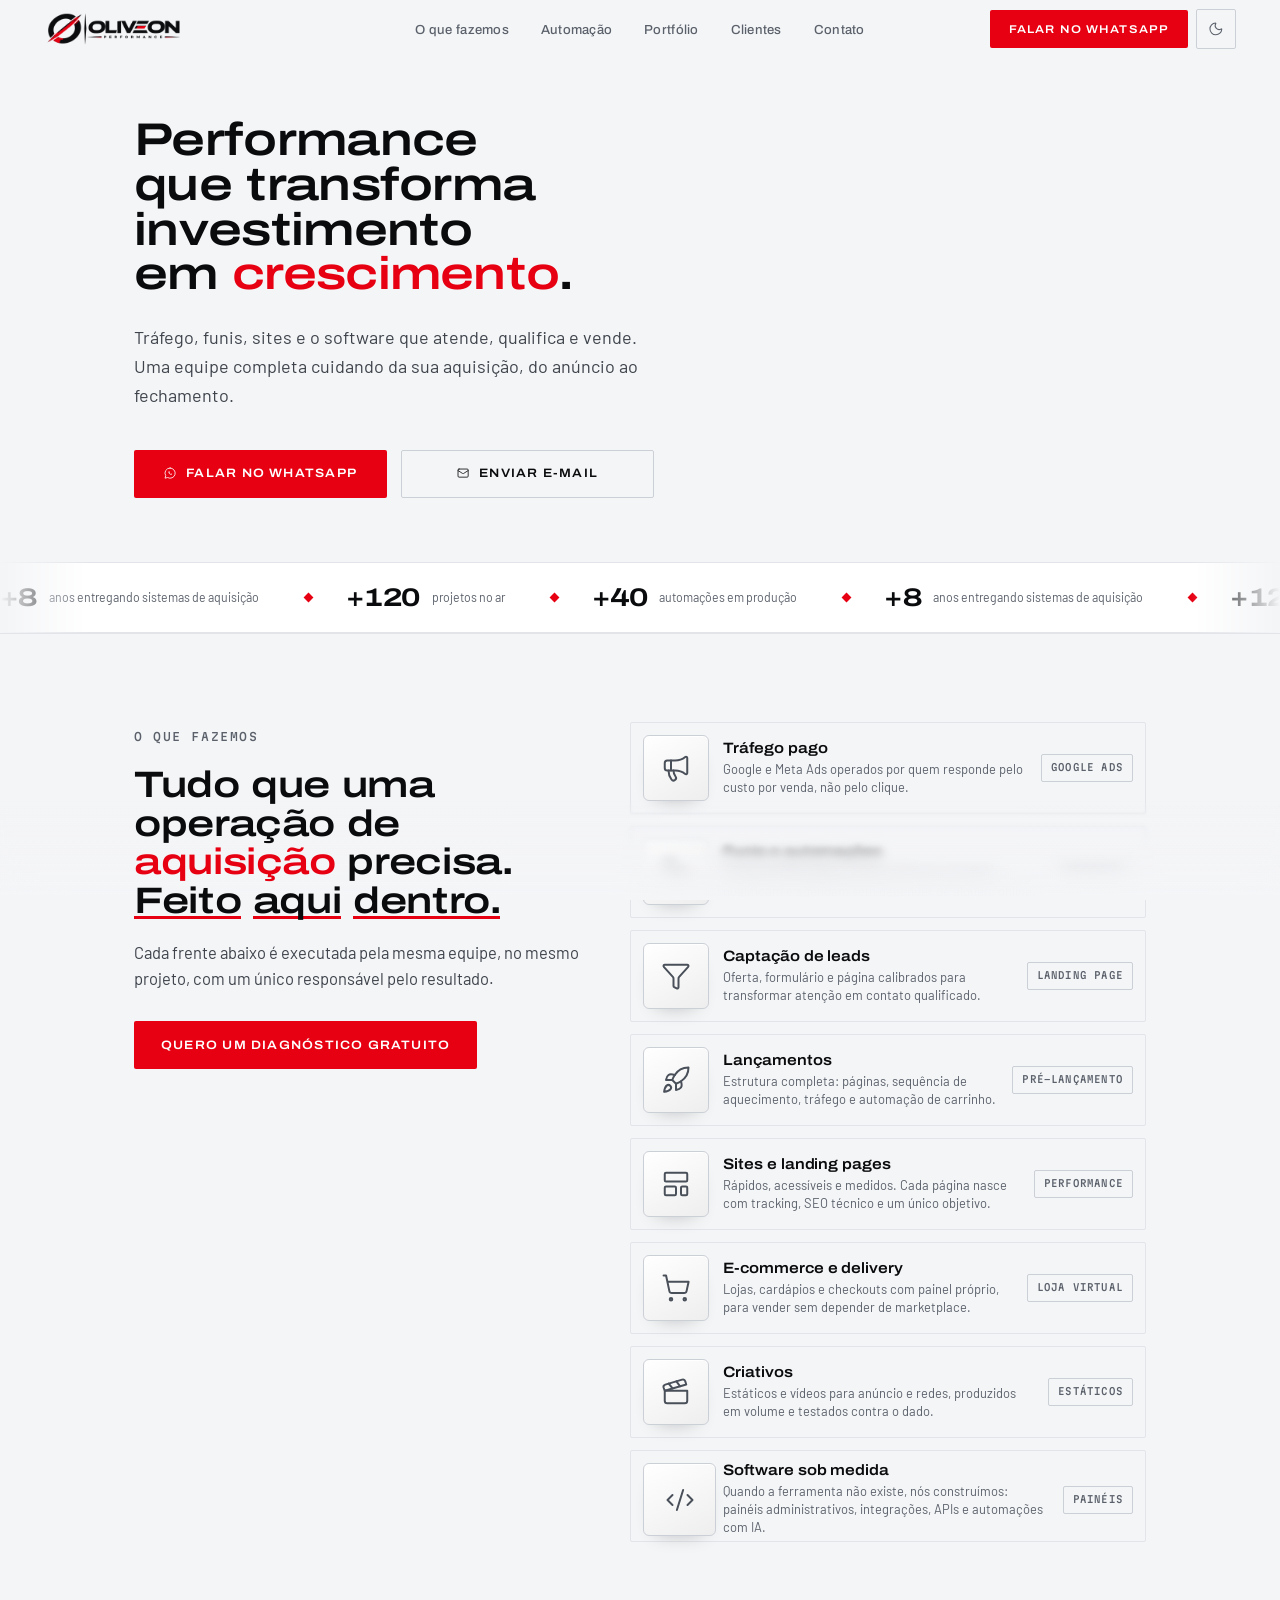
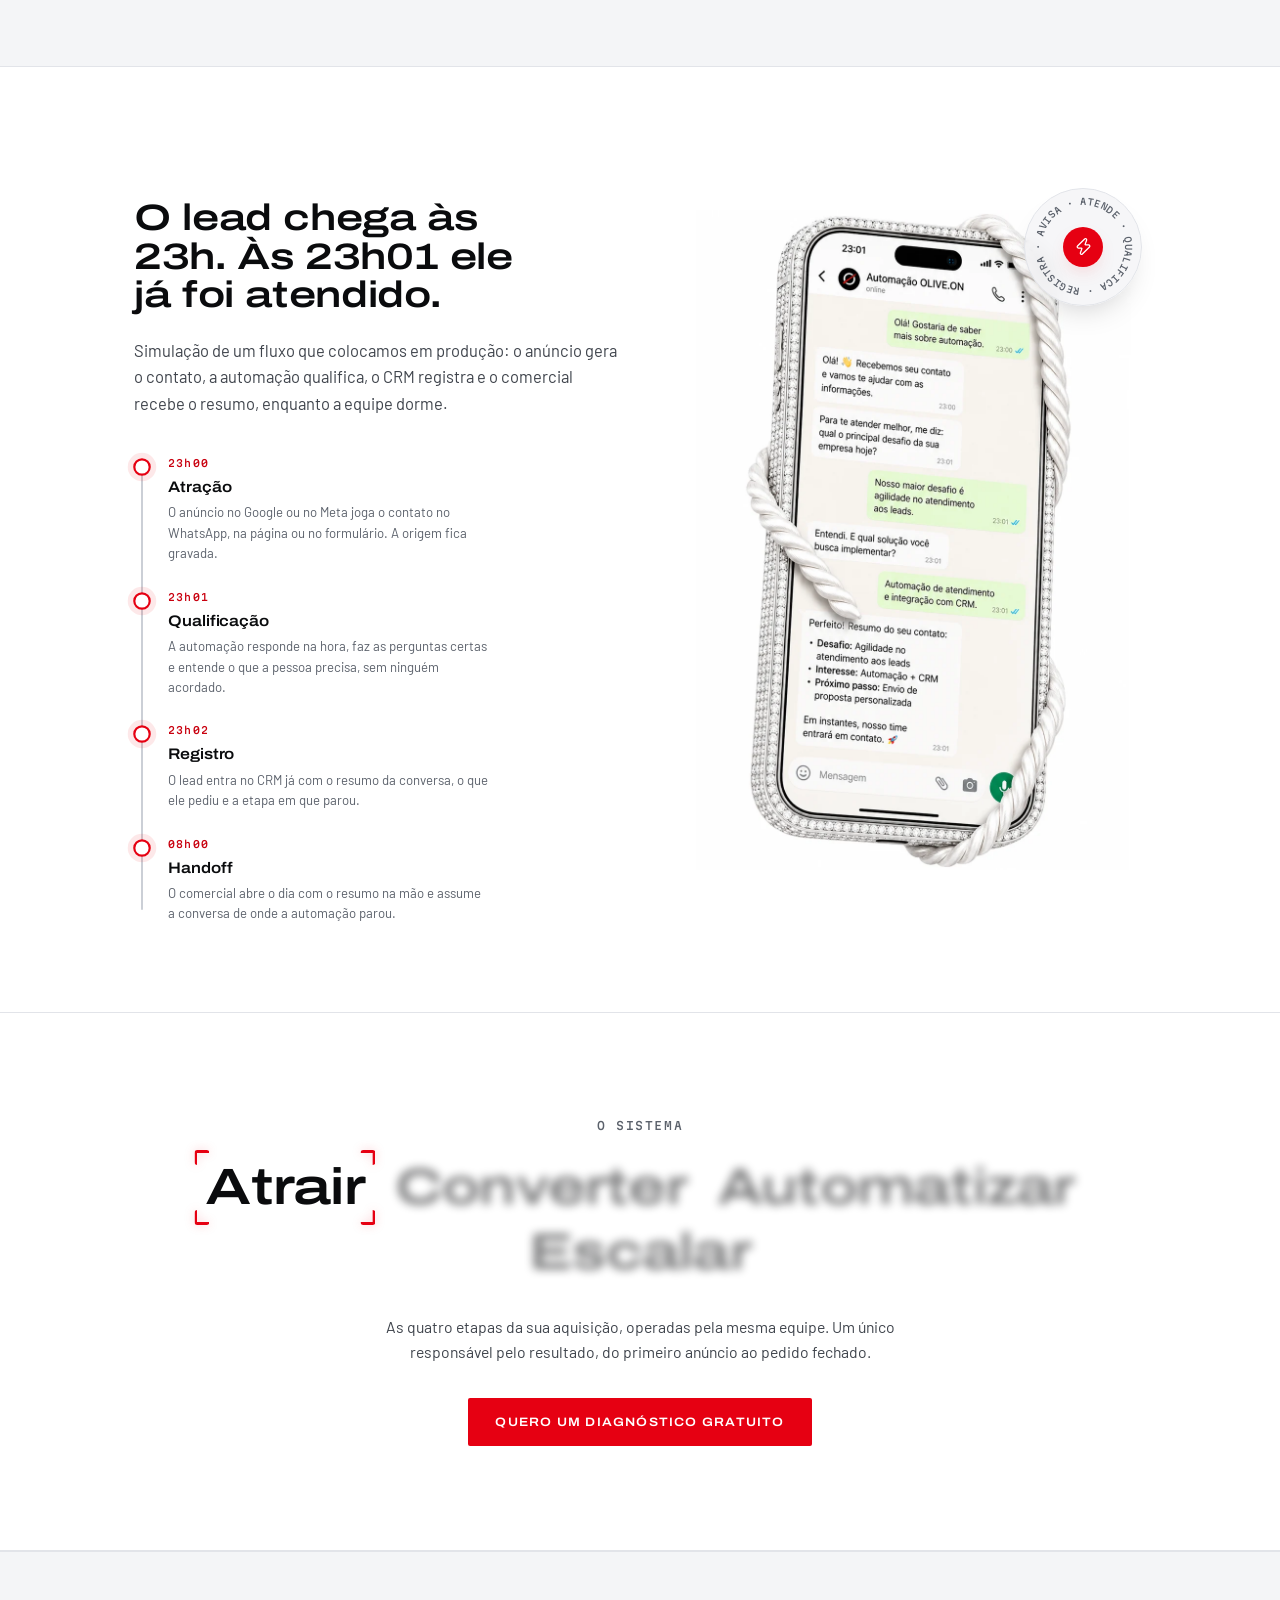
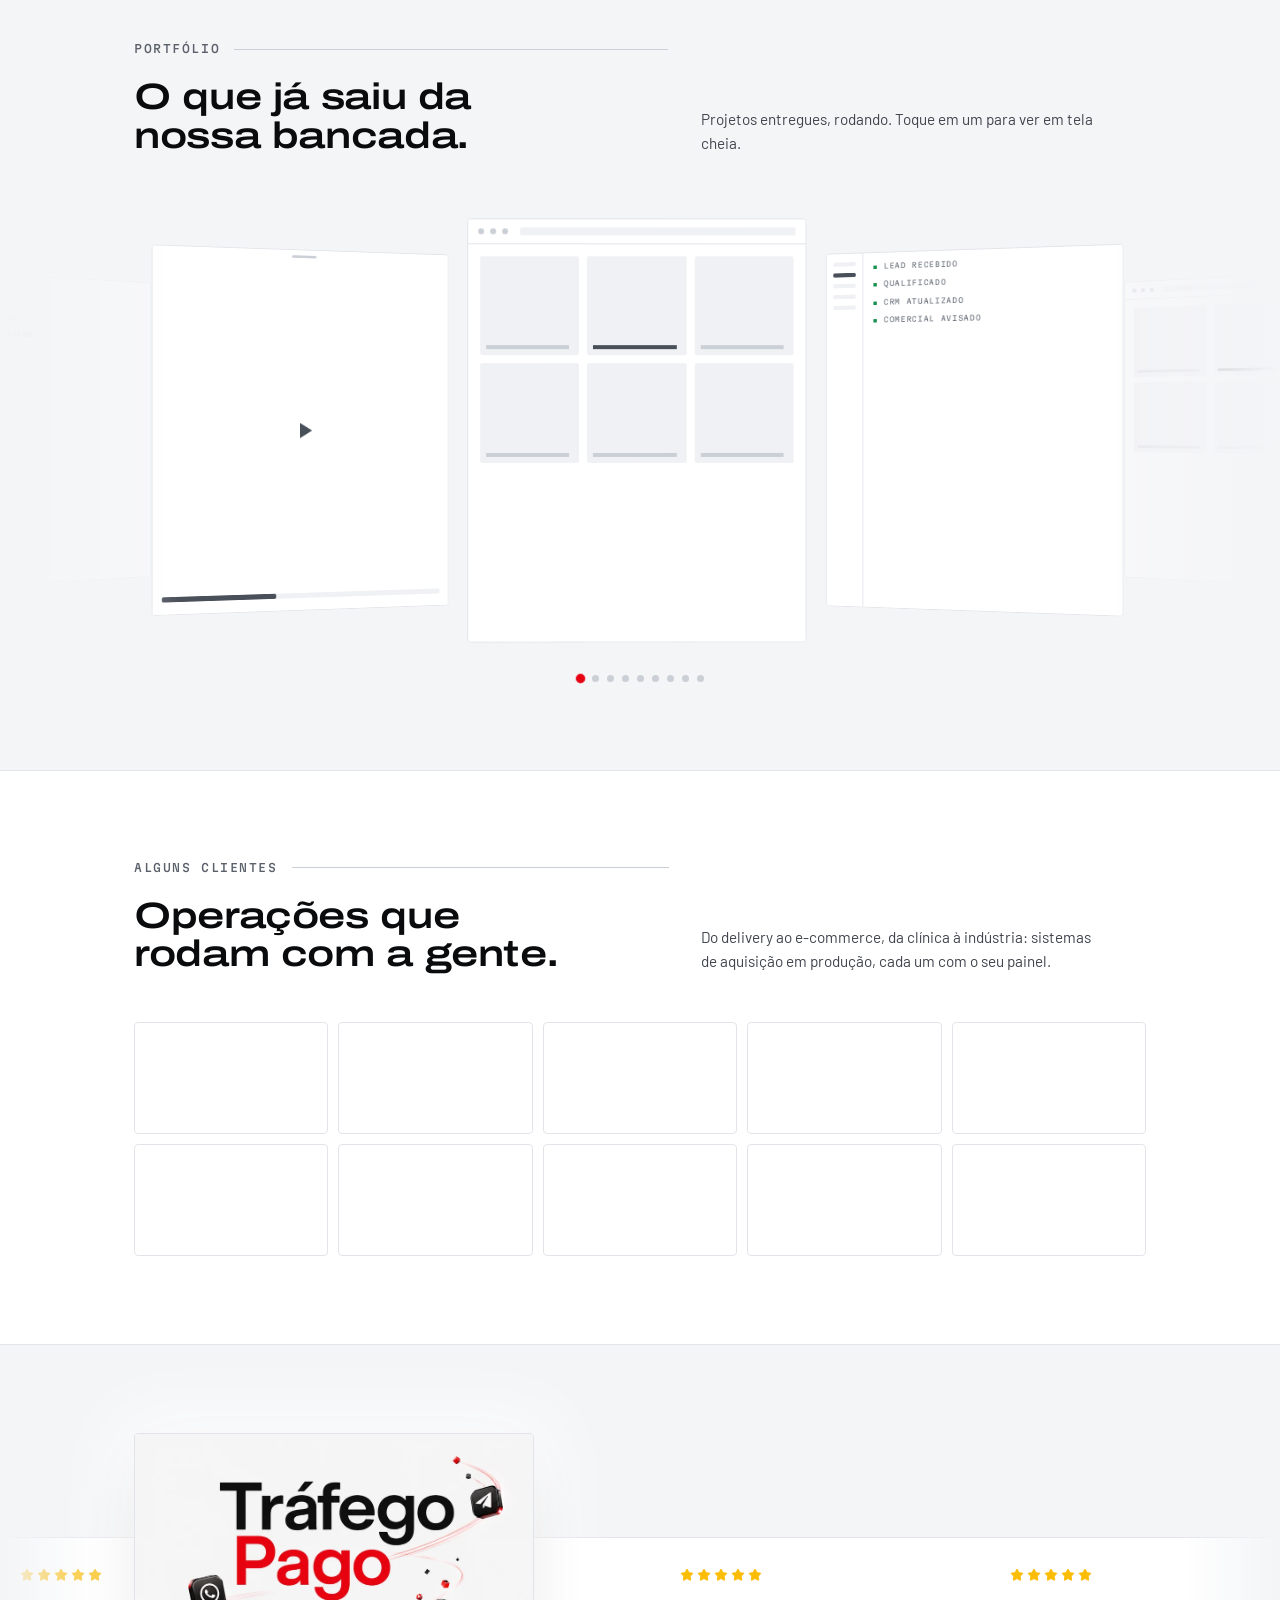
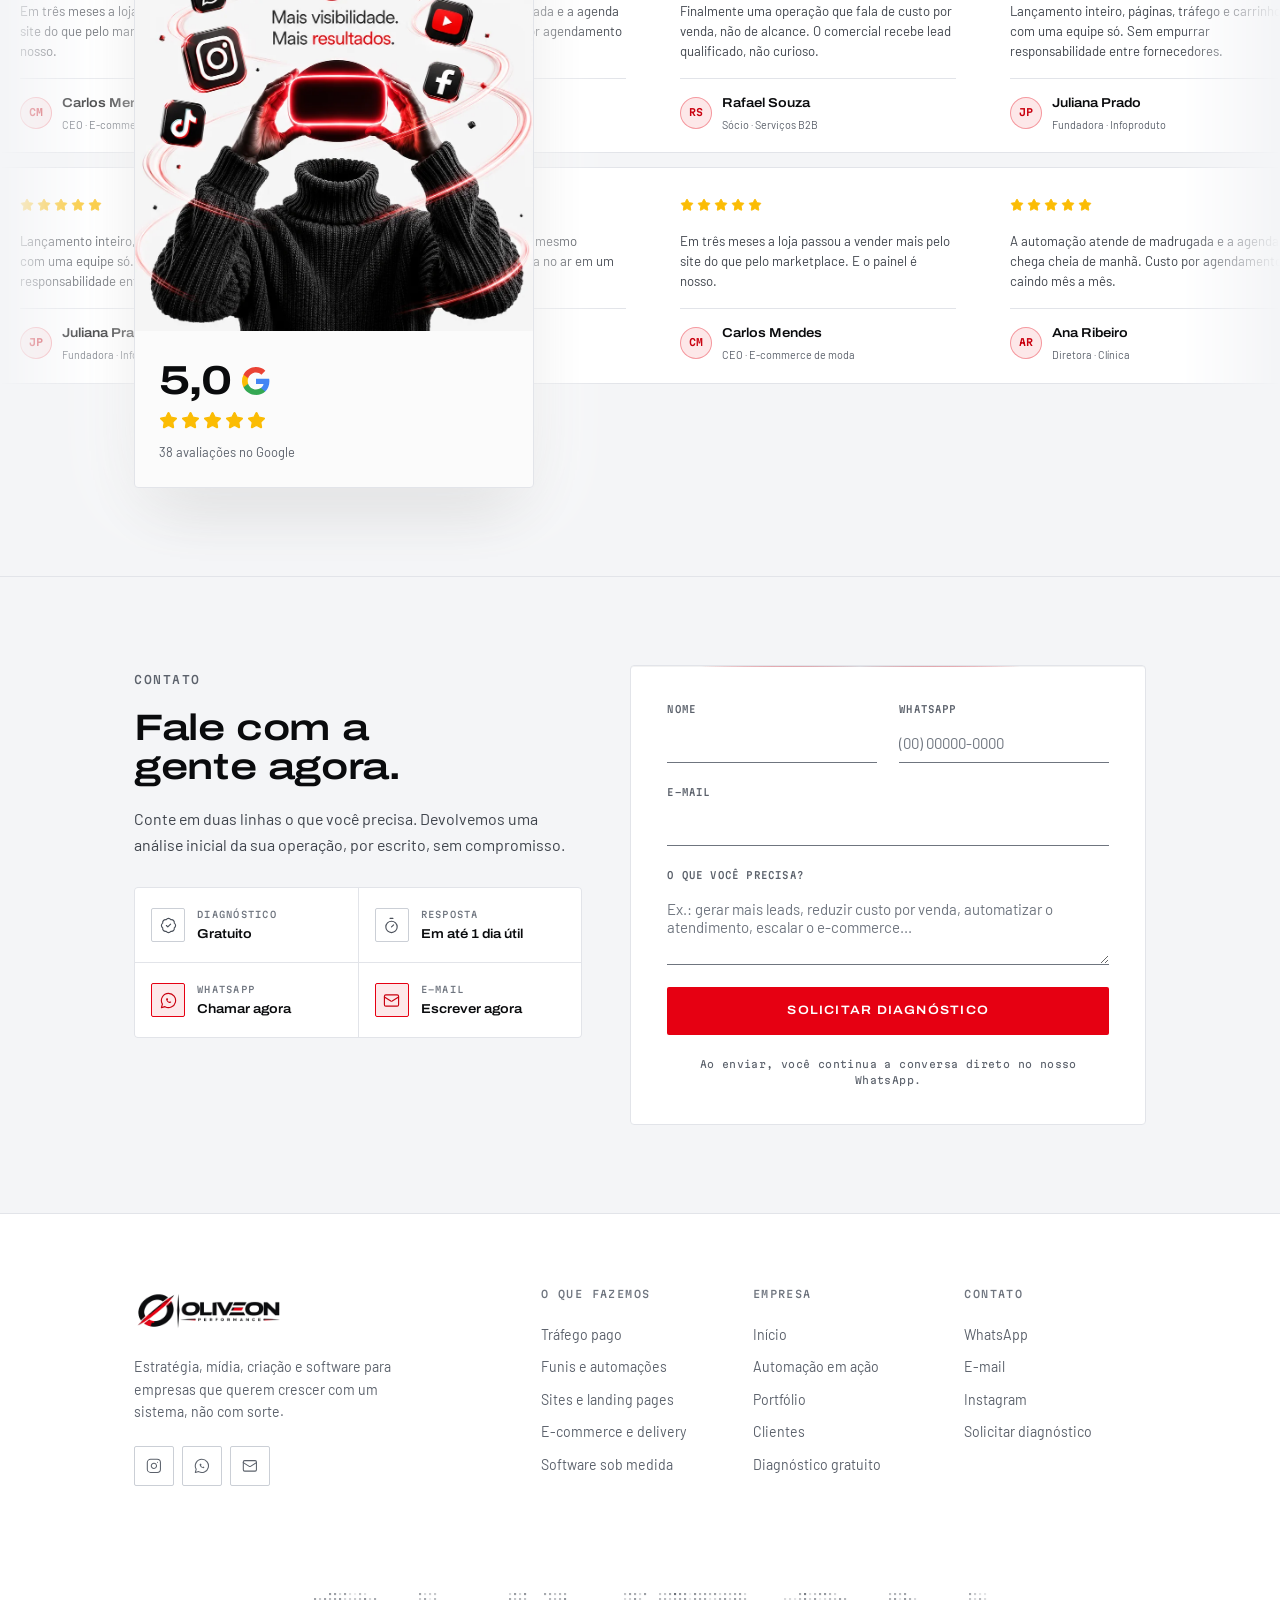
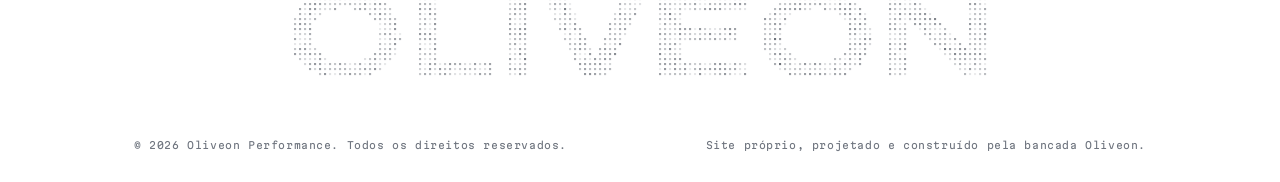
==== commit 9e70632f: "Desliga o modo escuro automatico do navegador com color-scheme only No celular do cliente o tema cla" ====
--- a/index.html
+++ b/index.html
@@ -3,7 +3,7 @@
 <head>
   <meta charset="UTF-8">
   <meta name="viewport" content="width=device-width, initial-scale=1.0">
-  <meta name="color-scheme" content="dark light">
+  <meta name="color-scheme" content="light dark">
   <!-- barra do navegador na cor do tema; js/main.js troca ao mudar de tema -->
   <meta name="theme-color" content="#0a0b0d" id="metaTemaCor">
   <!-- Roda antes da primeira pintura: aplica o tema salvo e marca a entrada do hero.
--- a/css/styles.css
+++ b/css/styles.css
@@ -6,7 +6,10 @@
    ============================================================ */
 
 :root {
-  color-scheme: dark;
+  /* "only" é o que desliga o modo escuro automático do navegador: sem ele, o
+     Chrome e o Samsung Internet repintam a página por conta quando o aparelho
+     está no escuro, e o vermelho da marca sai rosado */
+  color-scheme: only dark;
   /* Superfícies em três camadas (canvas → card → elevated); neutros frios, do cromo do logo */
   --bg: #0a0b0d;
   --bg-alt: #0d0e11;
@@ -57,7 +60,7 @@
    no <html data-tema="...">, gravado em js/main.js e aplicado antes da primeira
    pintura por um script no <head>, para nunca piscar o tema errado. */
 [data-tema="claro"] {
-  color-scheme: light;
+  color-scheme: only light;
   --bg: #f4f5f7;
   --bg-alt: #ffffff;
   --card: #ffffff;
@@ -98,7 +101,7 @@
    mexa nos dois. O :not() garante que a escolha manual do visitante vence. */
 @media (prefers-color-scheme: light) {
   :root:not([data-tema="escuro"]) {
-    color-scheme: light;
+    color-scheme: only light;
     --bg: #f4f5f7;
     --bg-alt: #ffffff;
     --card: #ffffff;
@@ -130,7 +133,7 @@
   }
 }
 @media (prefers-color-scheme: dark) {
-  :root:not([data-tema="claro"]) { color-scheme: dark; }
+  :root:not([data-tema="claro"]) { color-scheme: only dark; }
 }
 
 * { margin: 0; padding: 0; box-sizing: border-box; }
@@ -2955,6 +2958,8 @@
 .palco-card {
   --fundo: #fbfbfb;
   position: relative;
+  display: flex;
+  flex-direction: column;
   overflow: hidden;
   border-radius: var(--radius);
   border: 1px solid var(--border);
@@ -2962,21 +2967,18 @@
 }
 [data-tema="escuro"] .palco-card { --fundo: #000; }
 /* a arte cobre o card inteiro, ancorada no topo: e la que mora o titulo dela */
-.palco-figura { position: absolute; inset: 0; z-index: 0; display: block; width: 100%; height: 100%; object-fit: cover; object-position: 50% 0; }
+/* a arte fica inteira, na proporcao do arquivo; a nota mora abaixo dela, e nao
+   por cima: a arte nao tem canto limpo para o texto, o corpo ocupa o pe */
+.palco-figura { display: block; width: 100%; height: auto; aspect-ratio: 1122 / 1402; object-fit: cover; }
 /* no celular a foto é dimensionada pela LARGURA do card, não pela altura: preso
    à altura, o texto mais estreito deixava o card mais alto e a figura crescia junto */
 /* o bloco da nota desce para o pé do card, sobre um véu que garante a leitura
    sem apagar a arte */
 .palco-texto {
-  position: relative;
-  z-index: 1;
   display: flex;
   flex-direction: column;
   align-items: flex-start;
-  justify-content: flex-end;
-  min-height: 100%;
-  padding: 26px 24px 22px;
-  background: linear-gradient(to top, var(--fundo) 26%, transparent 64%);
+  padding: 18px 22px 22px;
 }
 .palco-texto h2 { font-size: clamp(1.15rem, 2.1vw, 1.5rem); line-height: 1.18; margin-top: 10px; }
 .google-nota { display: flex; align-items: center; gap: 12px; margin-top: 10px; }
@@ -3031,15 +3033,12 @@
   .palco-frente { pointer-events: none; }
   .palco-card {
     pointer-events: auto;
-    width: min(440px, 36vw);
-    /* a proporção é a do arquivo da arte: com cover, nada fica de fora */
-    aspect-ratio: 1122 / 1402;
-    min-height: 0;
+    width: min(400px, 33vw);
     /* sombra aberta para os dois lados: é ela que faz o cartão entrar no escuro
        antes de sumir atrás do card, em vez de ser cortado numa aresta seca */
     box-shadow: 0 0 80px 18px var(--veu), 0 28px 64px -20px var(--vidro-sombra);
   }
-  .palco-texto { padding: 30px 28px 26px; }
+  .palco-texto { padding: 20px 24px 24px; }
 }
 
 /* ---------- 05 Contato: WhatsApp e e-mail lado a lado ---------- */
@@ -3099,10 +3098,9 @@
   .avaliacao { flex-basis: 74vw; padding: 18px; }
   /* a altura mínima é o que garante a figura inteira: presa só ao texto, o card
      ficava mais baixo que a foto e cortava a cabeça */
-  /* no celular também: a arte aparece inteira, sem corte */
-  .palco-card { aspect-ratio: 1122 / 1402; min-height: 0; }
-
-  .palco-texto { padding: 22px 18px 20px; }
+
+
+  .palco-texto { padding: 16px 18px 20px; }
 
   /* no celular o CTA fixo do rodapé já cobre esta seção: um segundo botão só repetiria */
   .fazemos-texto .btn { display: none; }
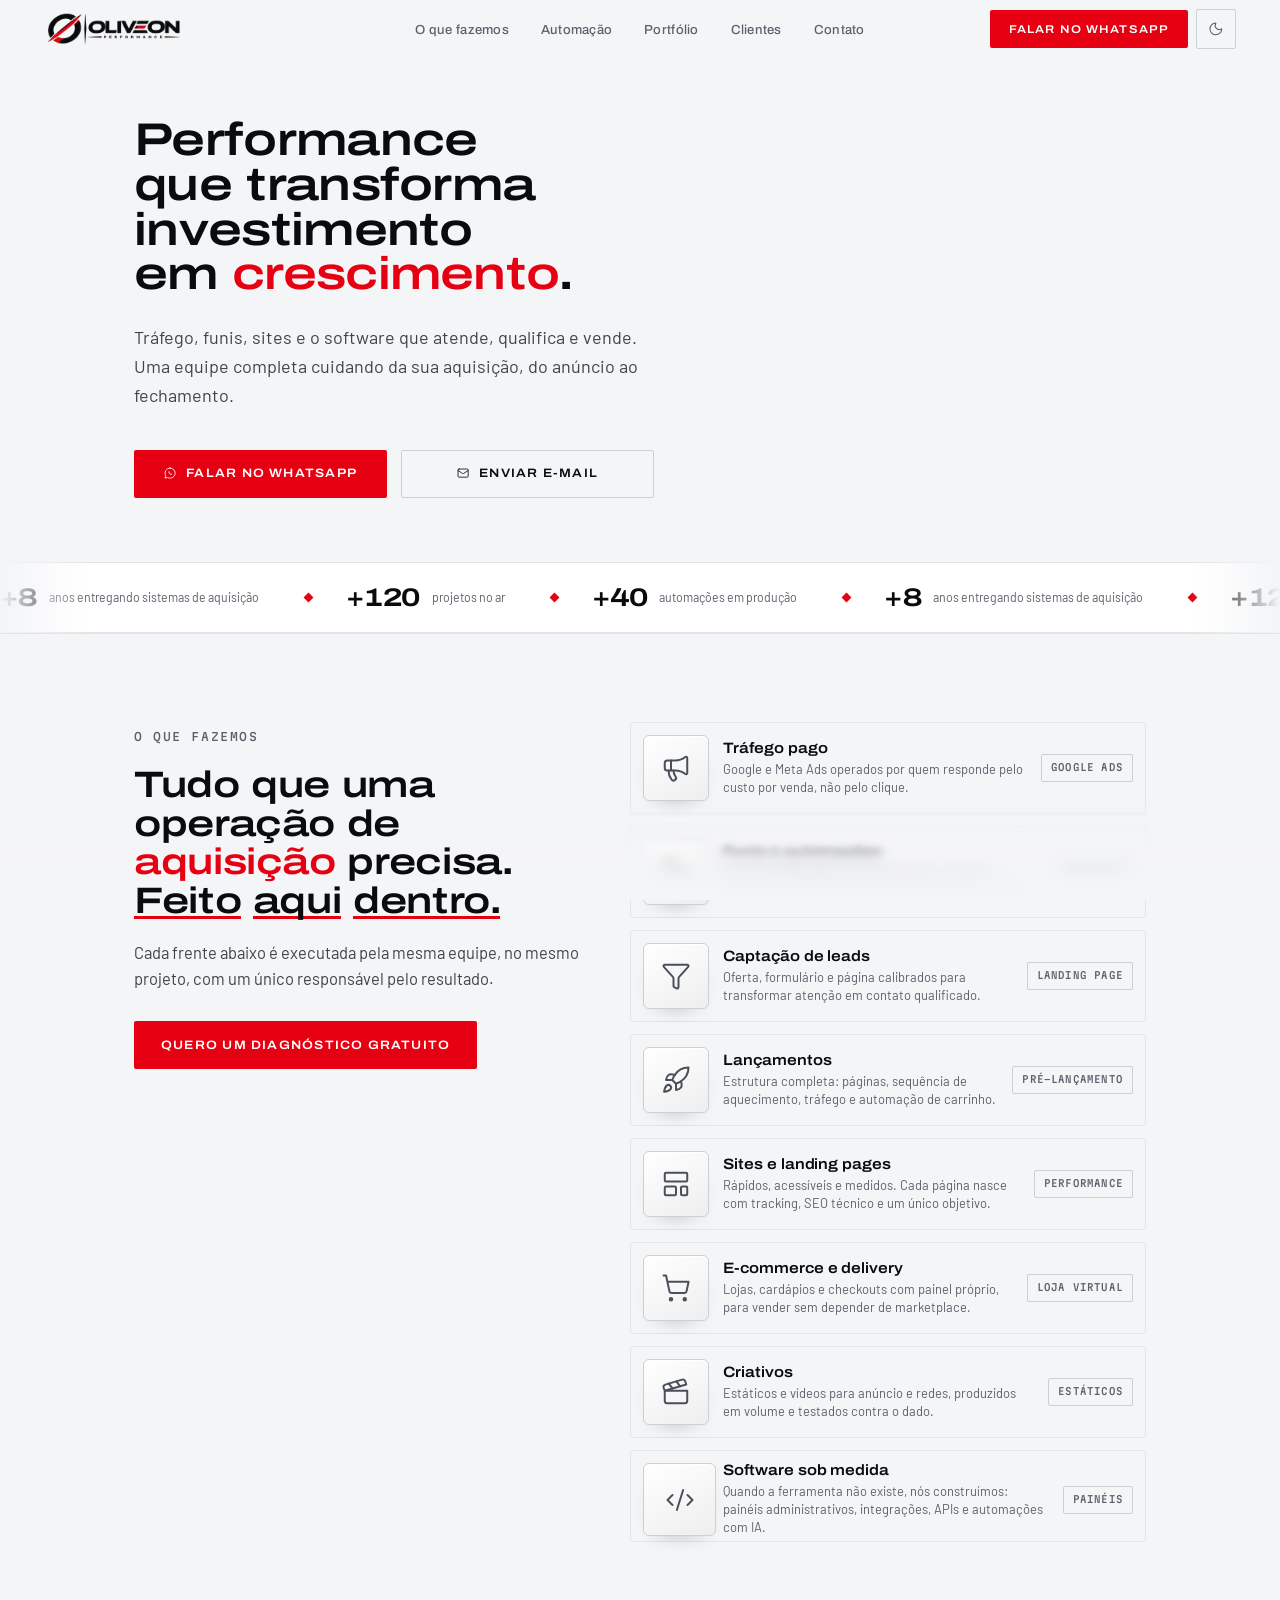
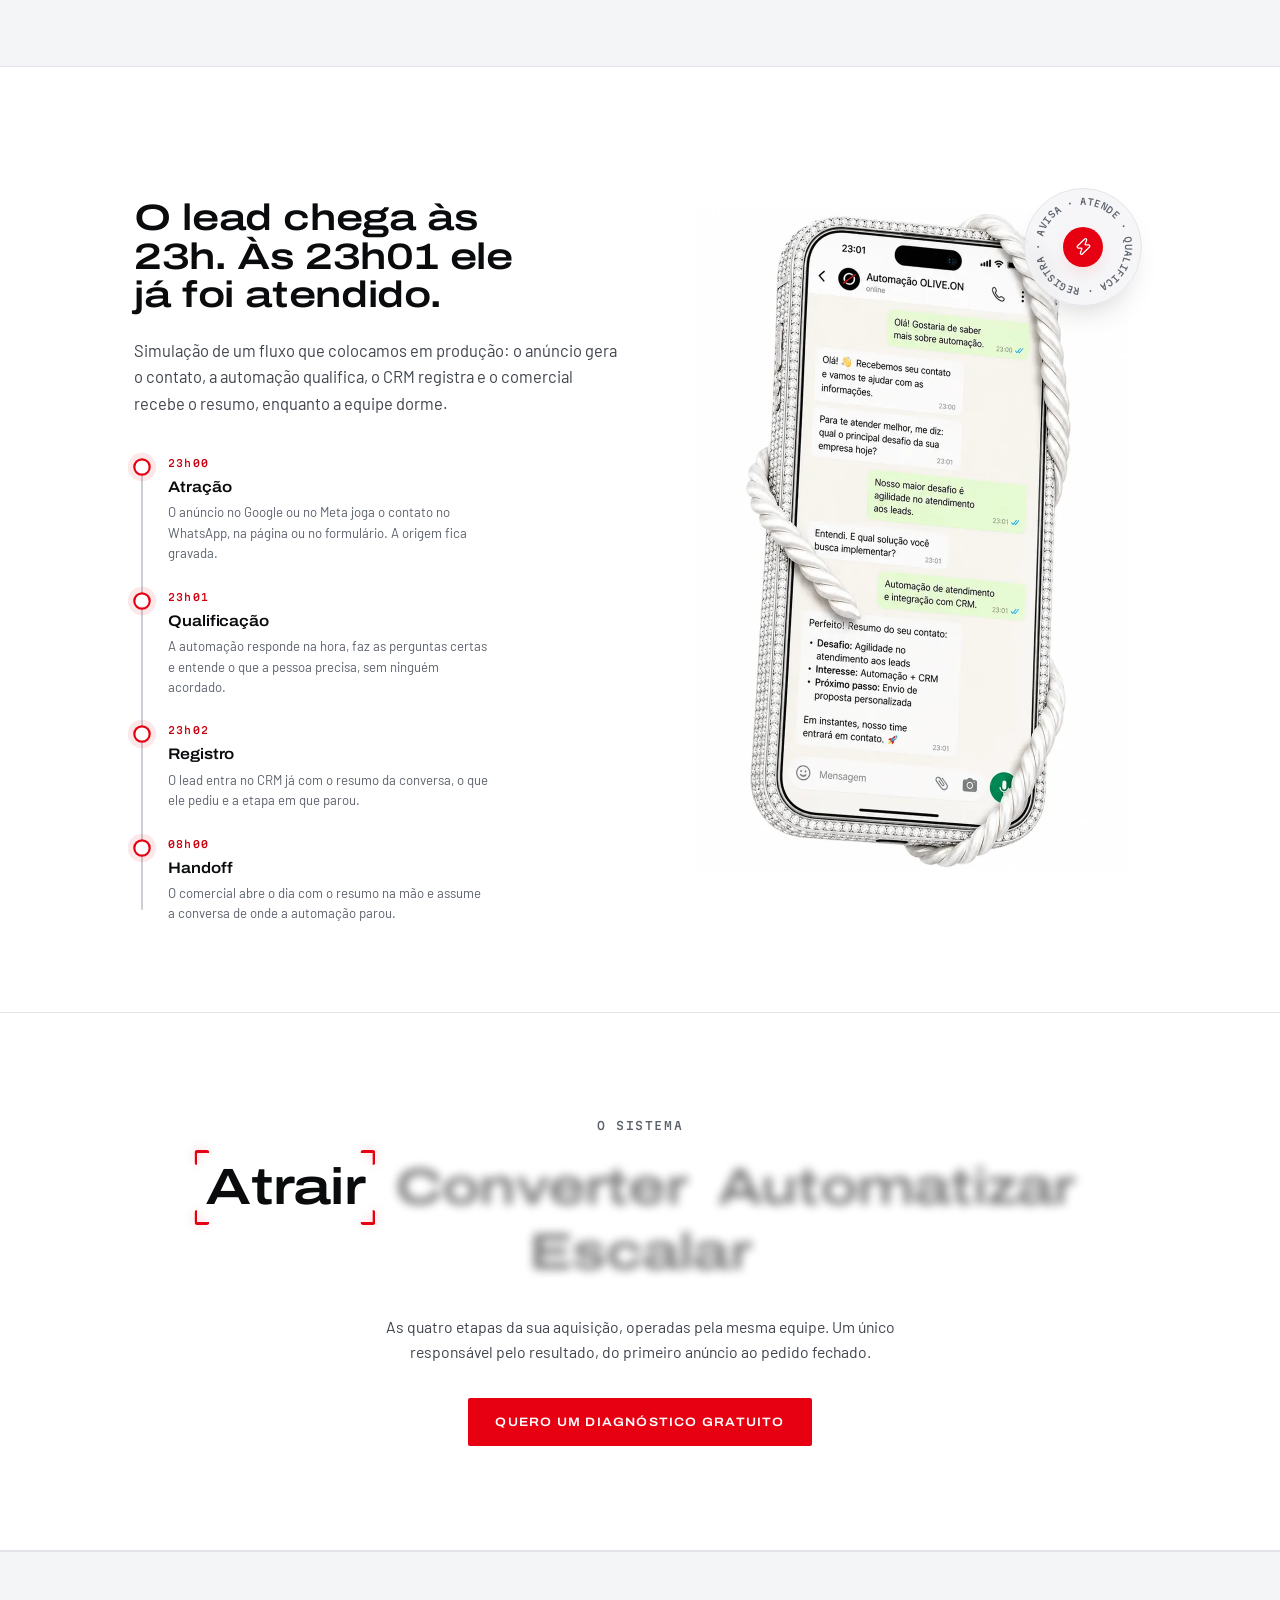
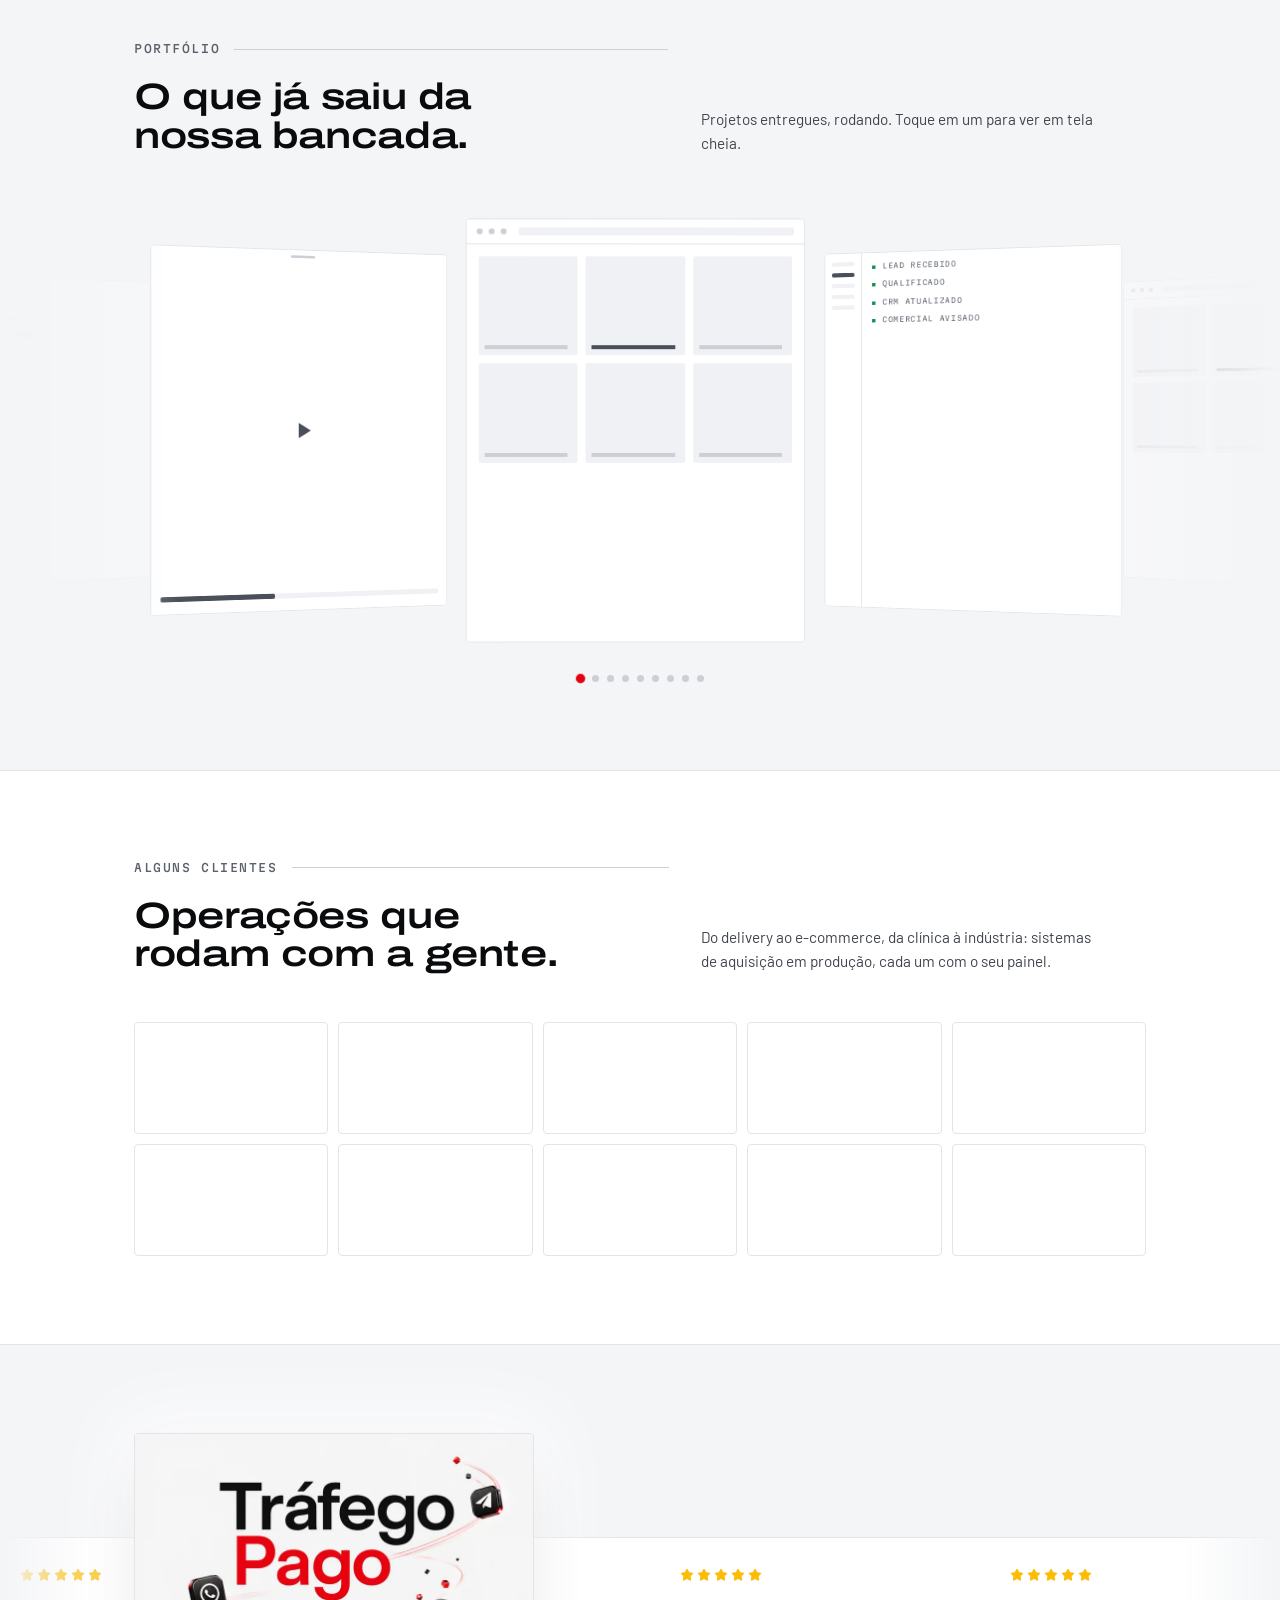
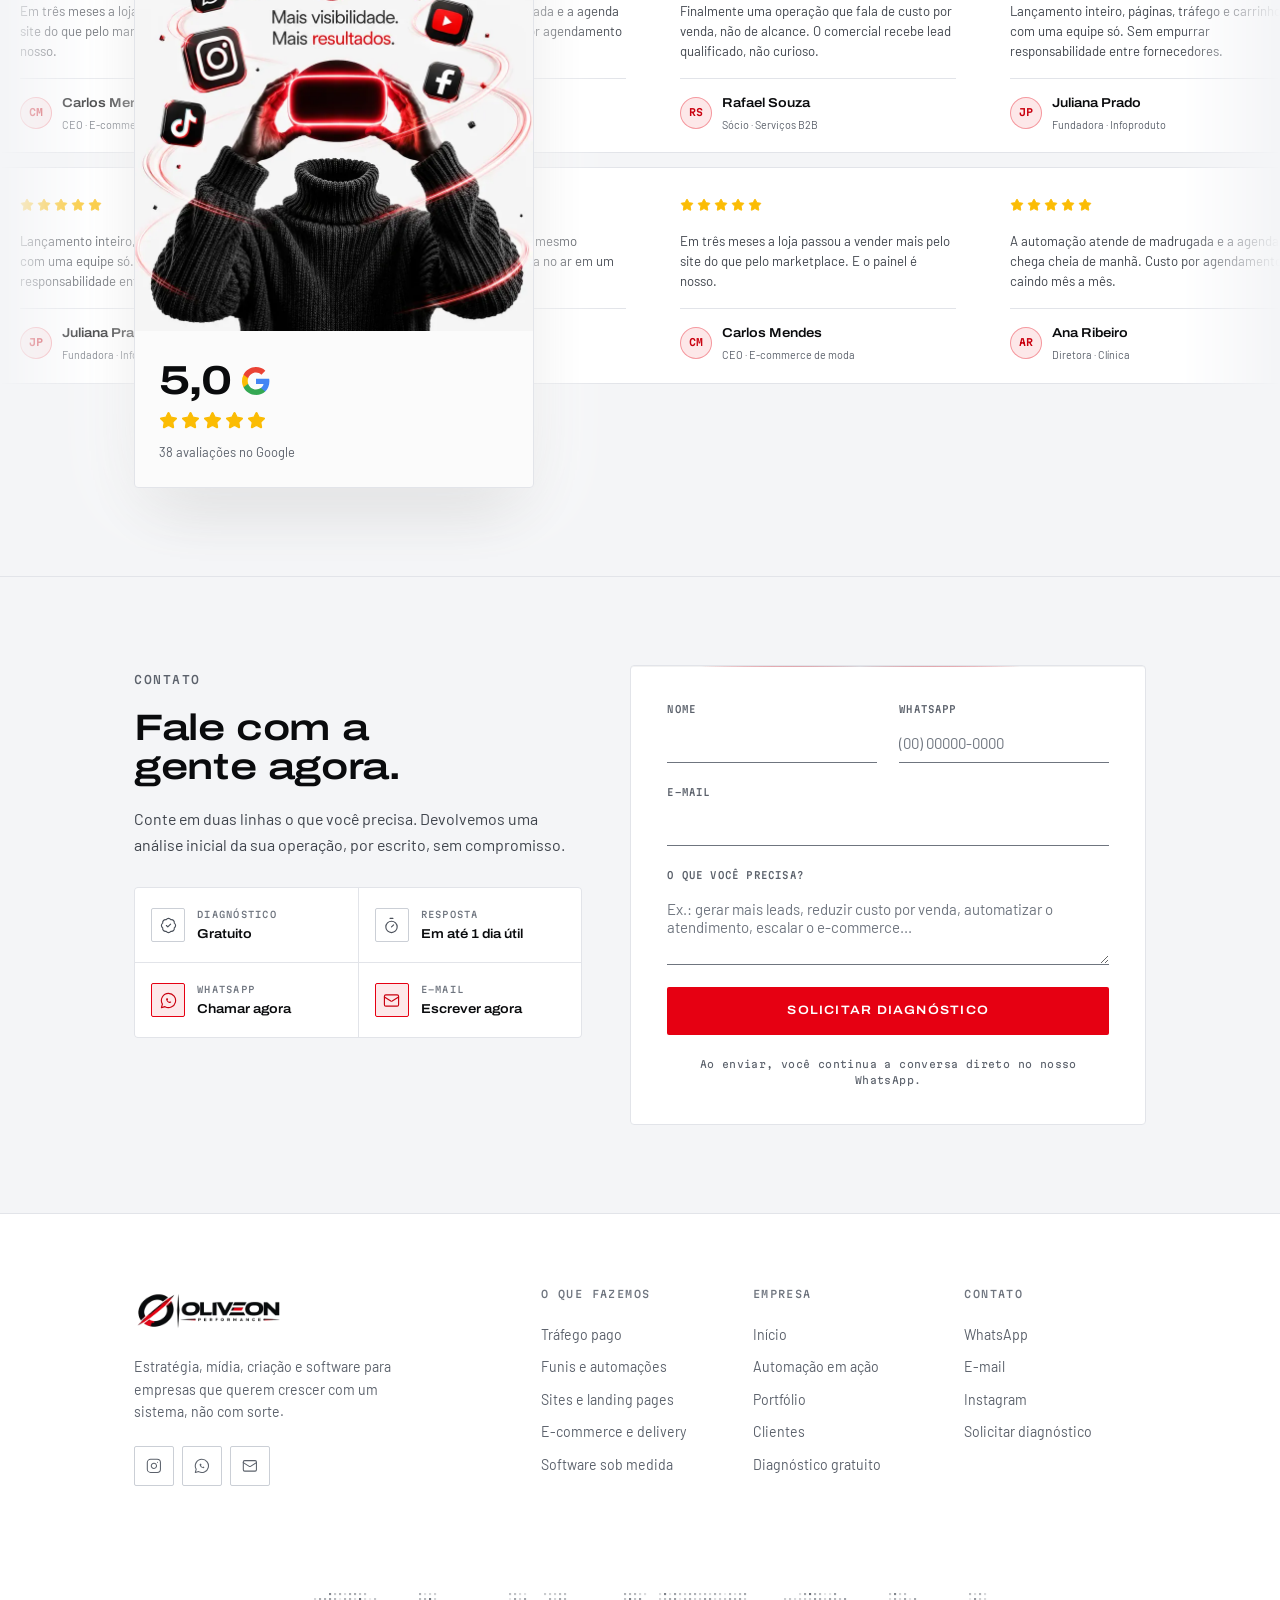
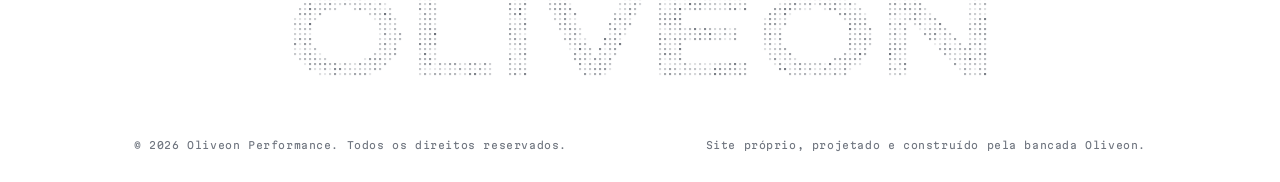
==== commit 5315df8c: "Deixa o site mais leve: imagens no tamanho real, logos em WebP e menos JS - Reencoda as artes no tam" ====
--- a/index.html
+++ b/index.html
@@ -41,8 +41,15 @@
   <link rel="preconnect" href="https://fonts.googleapis.com">
   <link rel="preconnect" href="https://fonts.gstatic.com" crossorigin>
   <link rel="preconnect" href="https://cdnjs.cloudflare.com" crossorigin>
-  <link href="https://fonts.googleapis.com/css2?family=Archivo:wdth,wght@100..125,500..700&family=Barlow:wght@400;500;600&family=Martian+Mono:wdth,wght@87.5..112.5,400..600&display=swap" rel="stylesheet">
+  <!-- Só o que a página pinta de verdade: Barlow em 400 (os pesos 500 e 600 dela
+       não aparecem em lugar nenhum e custavam 22 KB), Archivo variável em 500 a 700
+       com o eixo de largura, e Martian Mono variável. -->
+  <link href="https://fonts.googleapis.com/css2?family=Archivo:wdth,wght@100..125,500..700&family=Barlow:wght@400&family=Martian+Mono:wdth,wght@87.5..112.5,400..600&display=swap" rel="stylesheet">
   <link rel="stylesheet" href="css/styles.css">
+  <!-- a arte do topo é o maior elemento da primeira dobra: pedir cedo tira ela do
+       fim da fila. Uma por tamanho de tela; o tema claro é o padrão. -->
+  <link rel="preload" as="image" href="assets/hero-megafone-claro.webp" media="(min-width: 721px)" fetchpriority="high">
+  <link rel="preload" as="image" href="assets/hero-megafone-claro-mobile.webp" media="(max-width: 720px)" fetchpriority="high">
 </head>
 <body>
 
@@ -53,8 +60,8 @@
     <div class="header-inner">
       <div class="header-esq">
         <a href="#hero" class="header-logo" aria-label="Oliveon Performance, início">
-          <img class="logo-escuro" src="assets/logo-branco.png" alt="Oliveon Performance" width="180" height="60">
-          <img class="logo-claro" src="assets/logo-preto-vermelho.png" alt="" aria-hidden="true" width="180" height="60">
+          <img class="logo-escuro" src="assets/logo-branco.webp" alt="Oliveon Performance" width="180" height="60" loading="lazy" decoding="async">
+          <img class="logo-claro" src="assets/logo-preto-vermelho.webp" alt="" aria-hidden="true" width="180" height="60" loading="lazy" decoding="async">
         </a>
         <span class="header-idx" id="headerIdx" aria-hidden="true"></span>
       </div>
@@ -282,8 +289,8 @@
   <footer class="footer">
     <div class="container footer-top">
       <div class="footer-brand">
-        <img class="logo-escuro" src="assets/logo-branco.png" alt="Oliveon Performance" width="170" height="57">
-        <img class="logo-claro" src="assets/logo-preto-vermelho.png" alt="" aria-hidden="true" width="170" height="57">
+        <img class="logo-escuro" src="assets/logo-branco.webp" alt="Oliveon Performance" width="170" height="57" loading="lazy" decoding="async">
+        <img class="logo-claro" src="assets/logo-preto-vermelho.webp" alt="" aria-hidden="true" width="170" height="57" loading="lazy" decoding="async">
         <p>Estratégia, mídia, criação e software para empresas que querem crescer com um sistema, não com sorte.</p>
         <div class="footer-social">
           <a href="#" id="footerInstagram" target="_blank" rel="noopener" aria-label="Instagram"><i data-icon="instagram"></i></a>
@@ -329,9 +336,9 @@
   <!-- CTA fixo no mobile -->
   <a href="#" class="sticky-cta" id="stickyCta" data-whats><i data-icon="whatsapp"></i>Falar com a Oliveon</a>
 
-  <script src="js/icons.js"></script>
-  <script src="js/dados.js"></script>
-  <!-- GSAP (gsap, ScrollTrigger, Flip) é carregado por js/main.js sem bloquear a renderização -->
-  <script src="js/main.js"></script>
+  <script src="js/icons.js" defer></script>
+  <script src="js/dados.js" defer></script>
+  <!-- GSAP (gsap + ScrollTrigger) é carregado por js/main.js sem bloquear a renderização -->
+  <script src="js/main.js" defer></script>
 </body>
 </html>
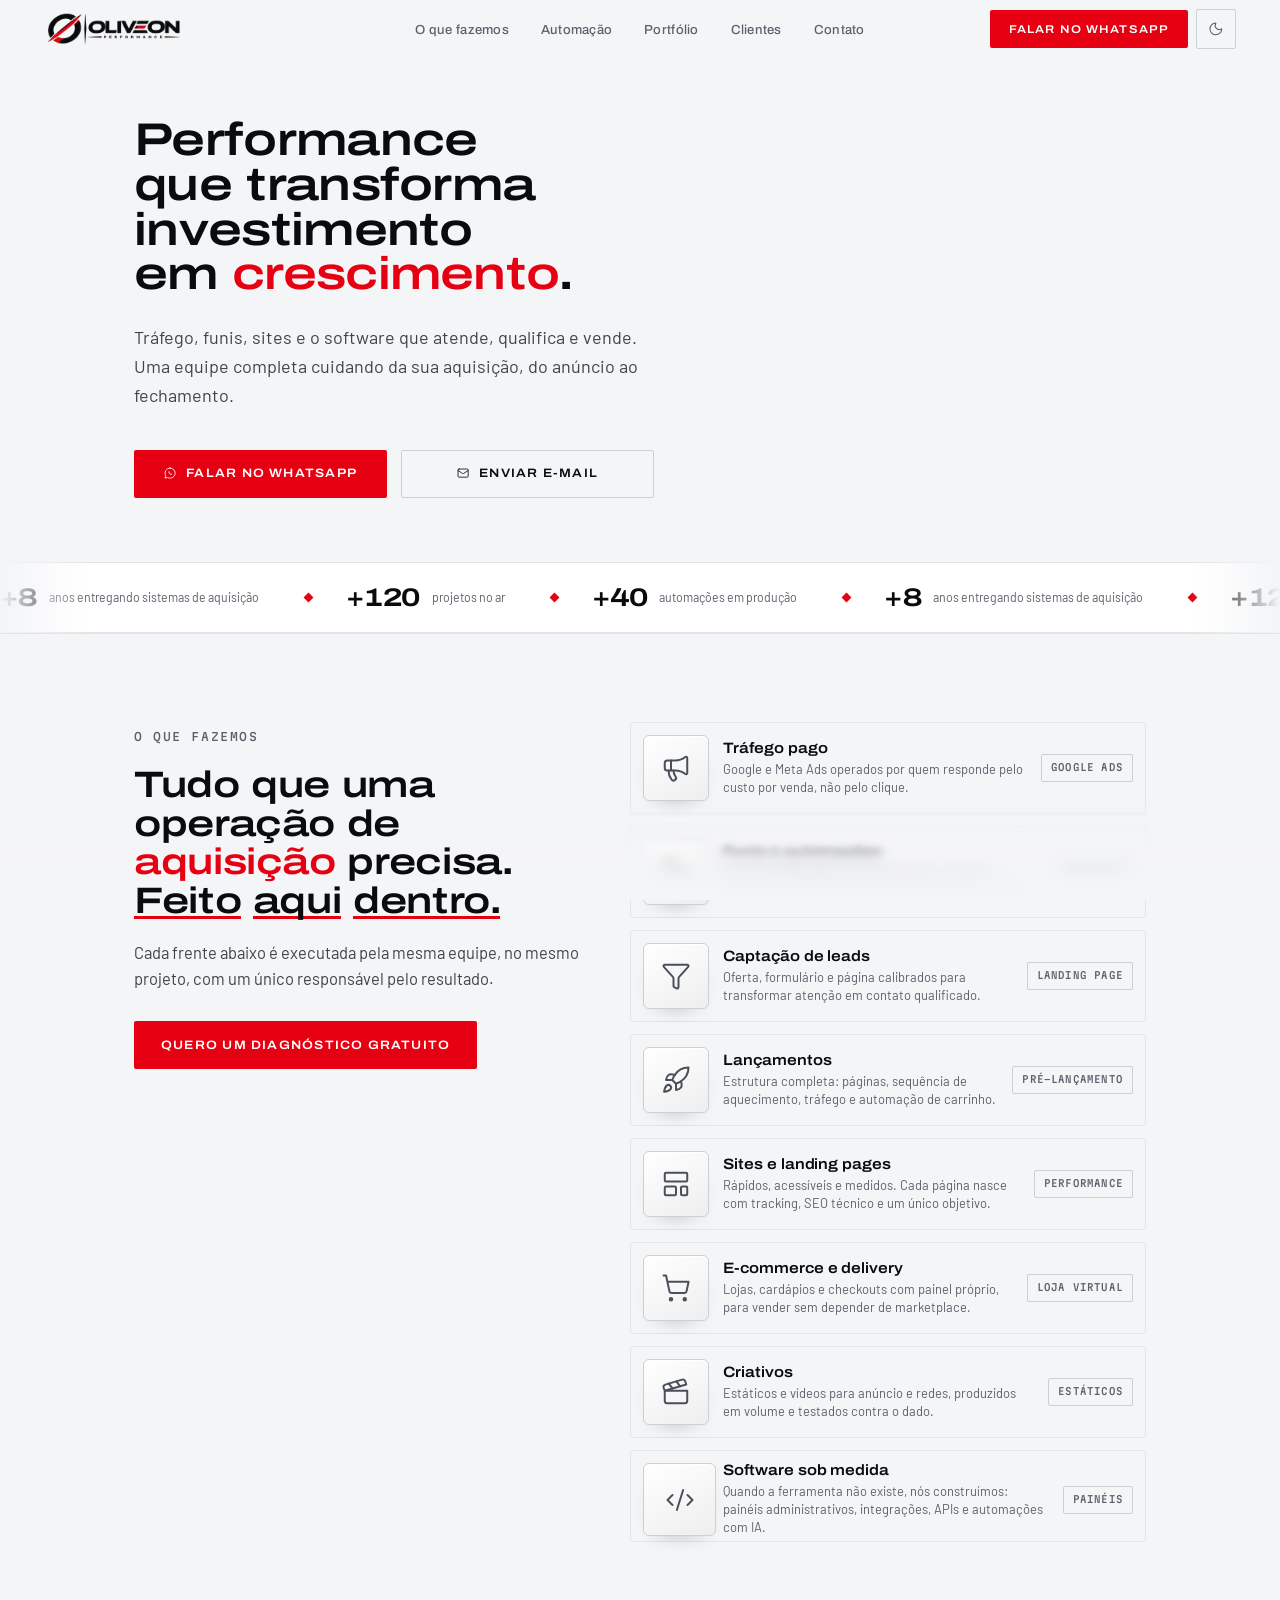
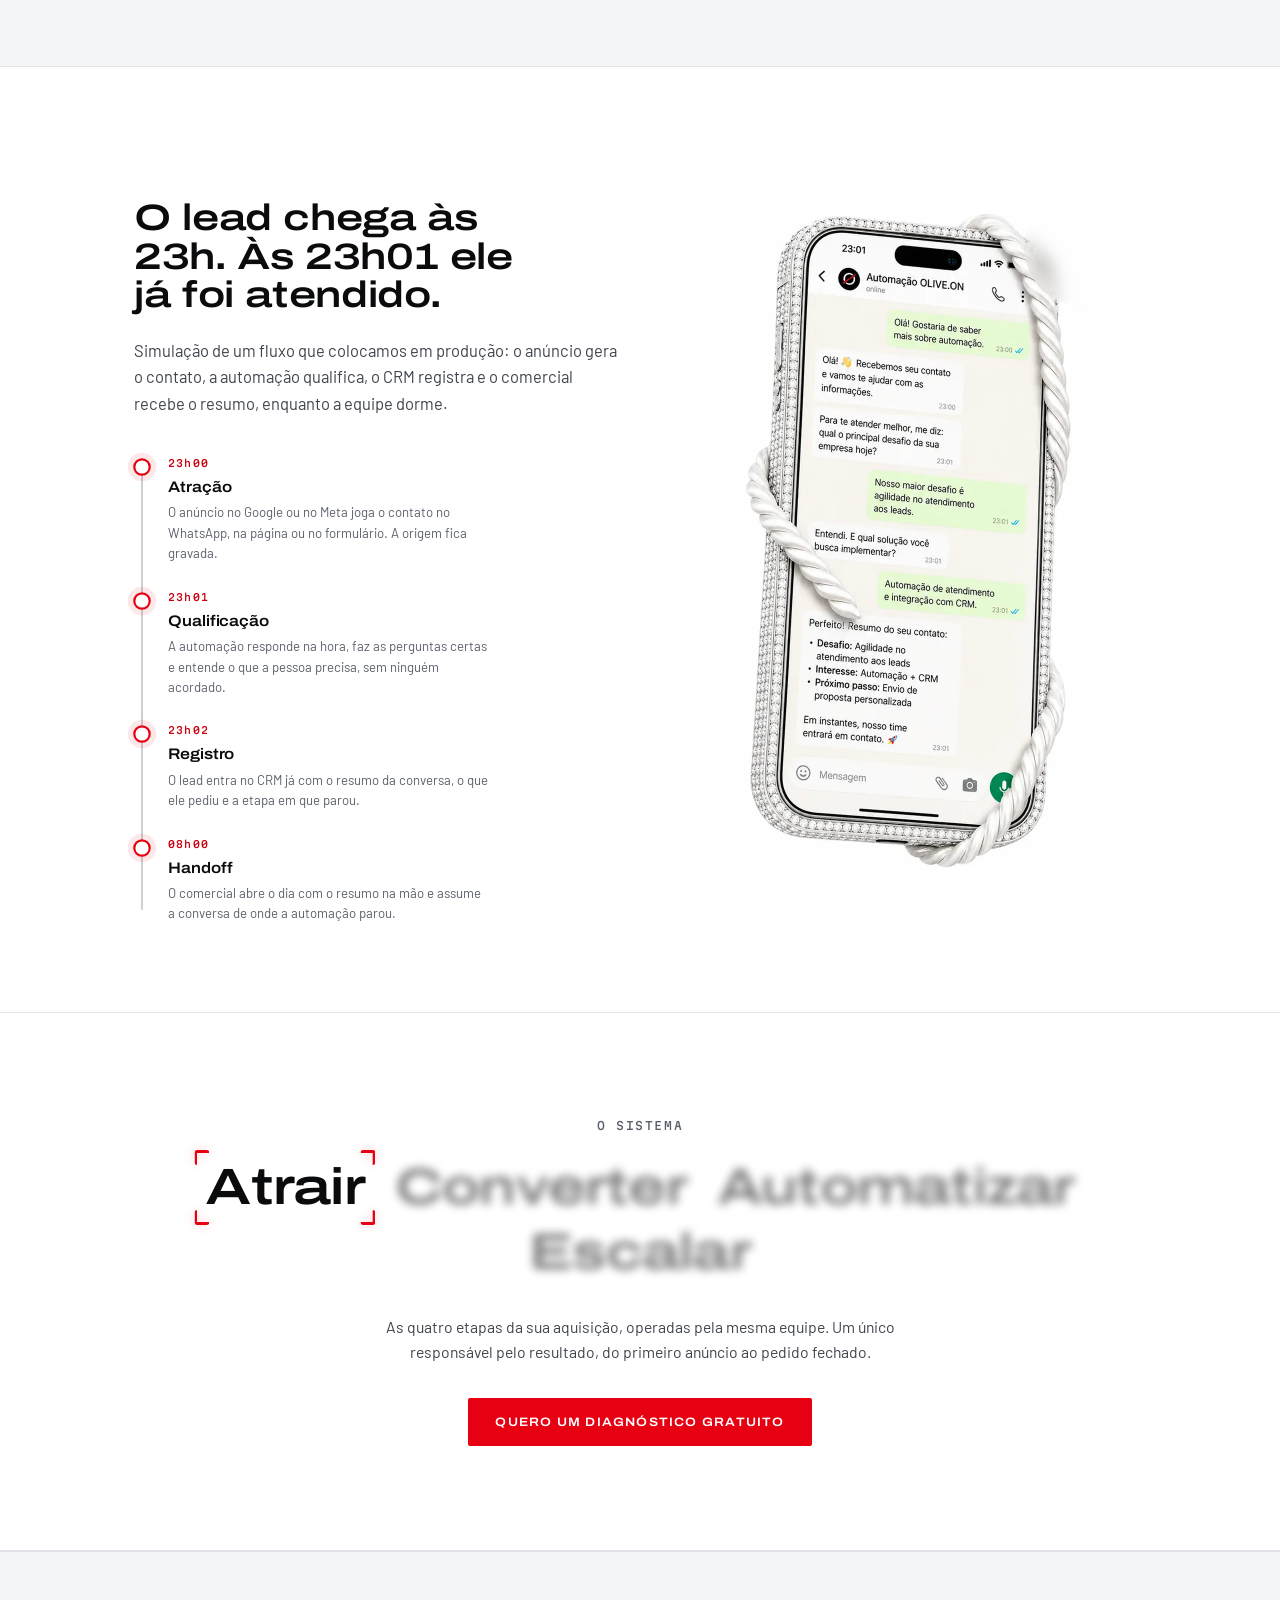
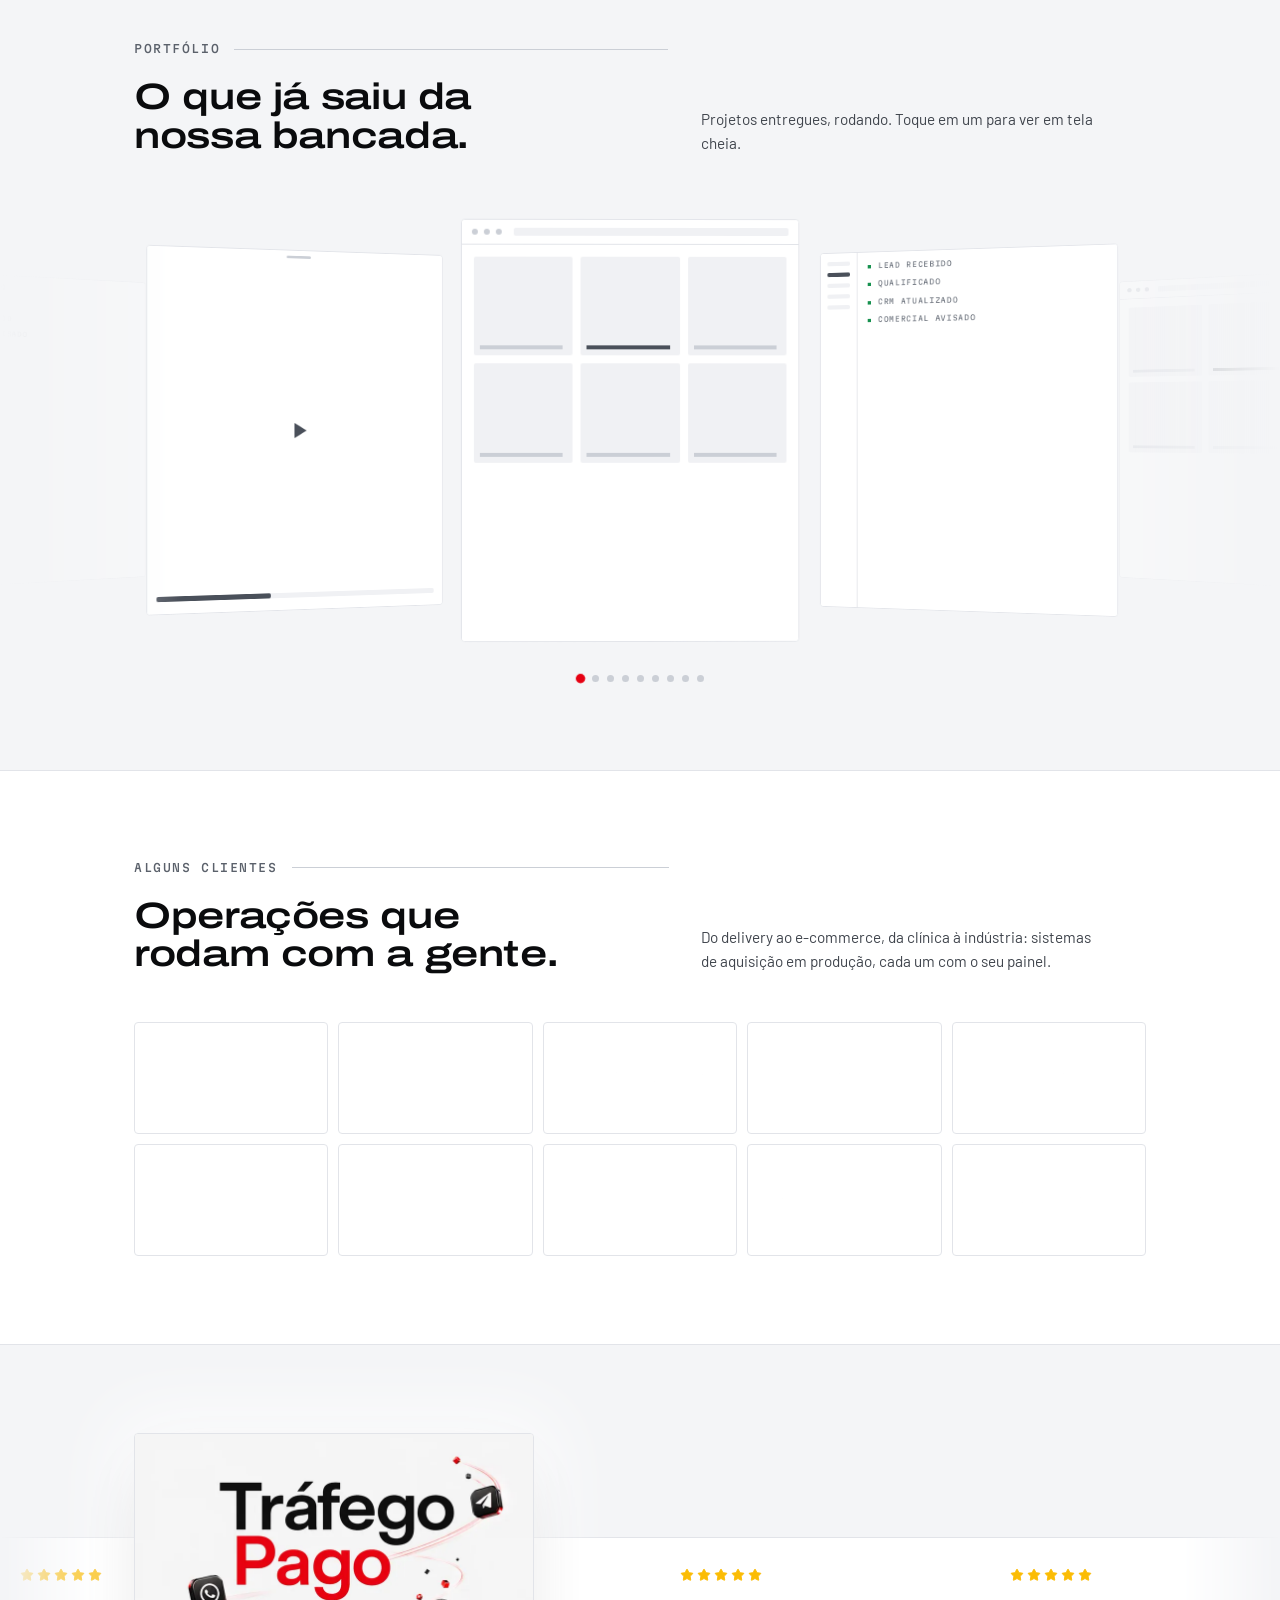
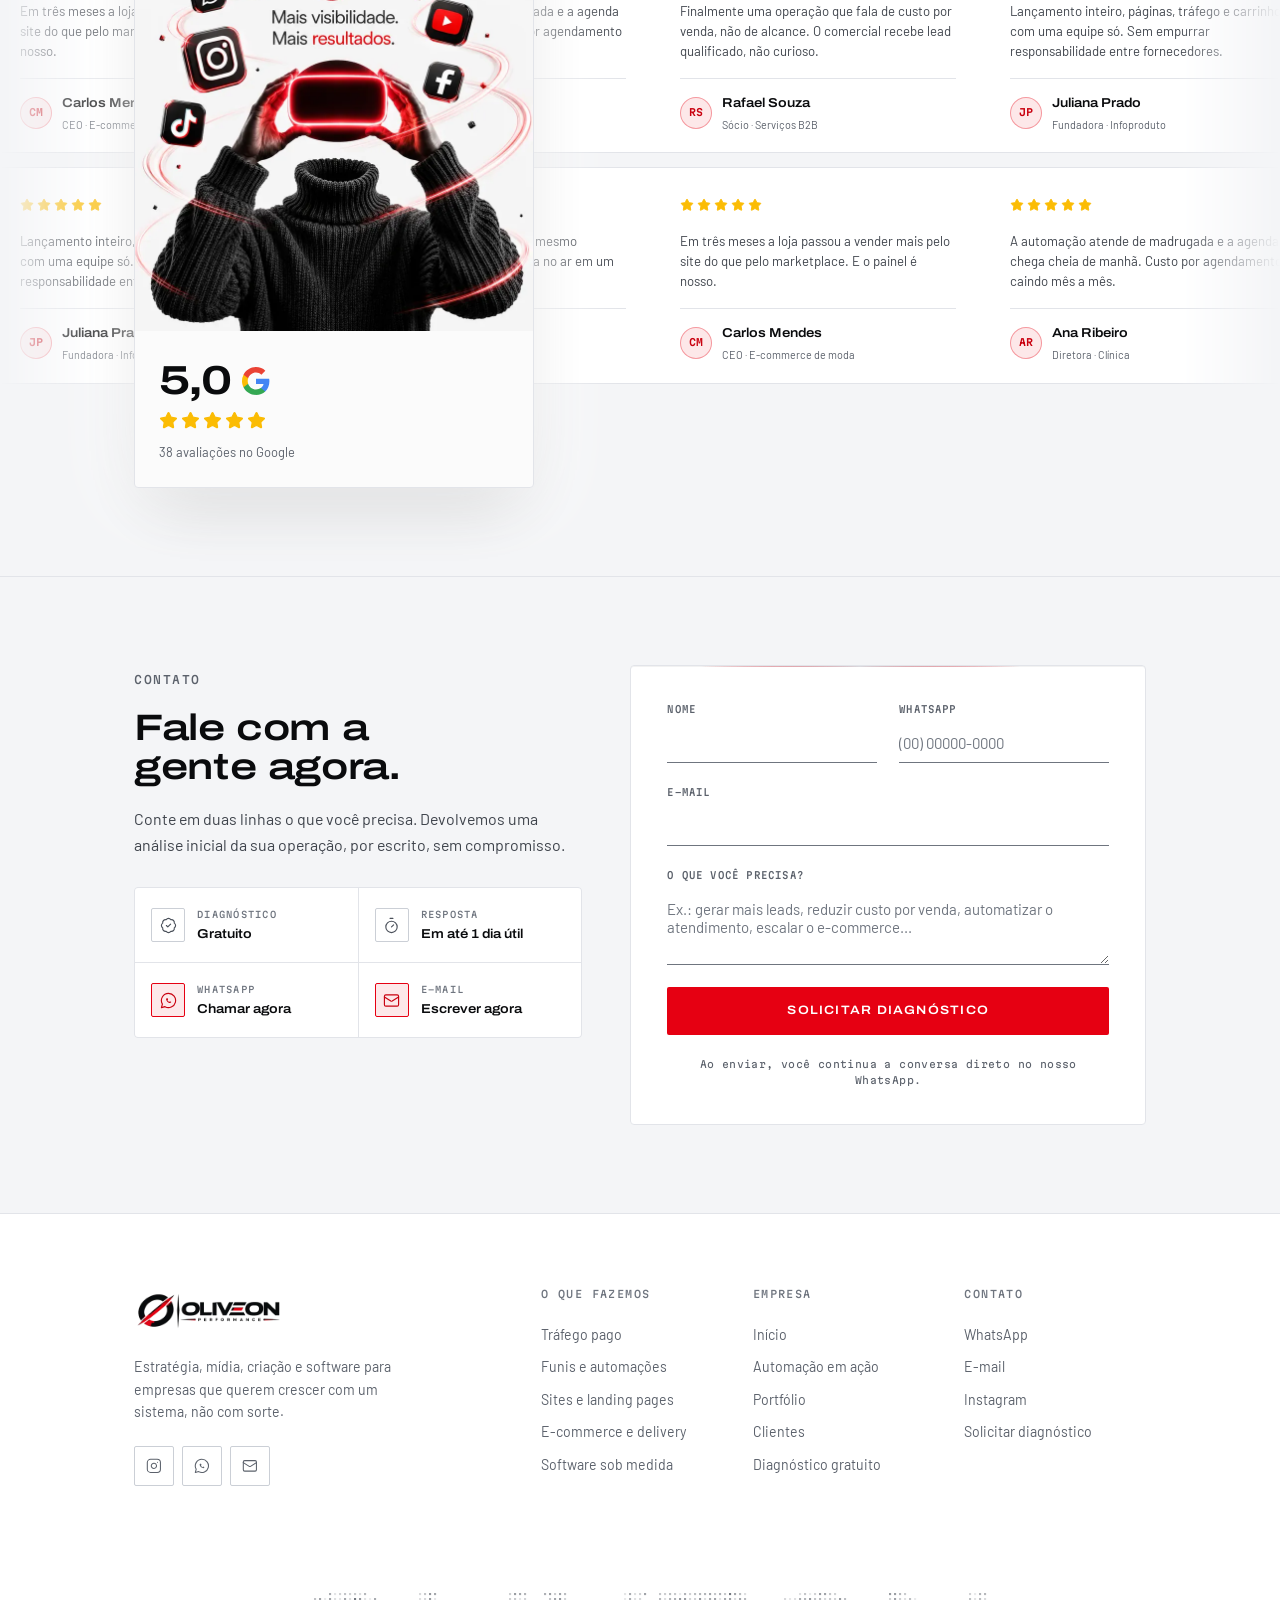
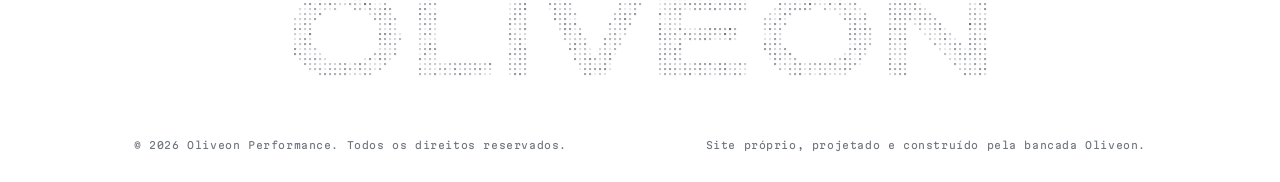
==== commit 6cfac1f7: "Tema segue o navegador e imagem do CRM abre a seção da automação no celular Tema: quem chega sem esc" ====
--- a/index.html
+++ b/index.html
@@ -6,14 +6,18 @@
   <meta name="color-scheme" content="light dark">
   <!-- barra do navegador na cor do tema; js/main.js troca ao mudar de tema -->
   <meta name="theme-color" content="#0a0b0d" id="metaTemaCor">
-  <!-- Roda antes da primeira pintura: aplica o tema salvo e marca a entrada do hero.
-       Sem isto, a página piscaria no tema errado. Quem chega pela primeira vez vê o
-       tema claro, mesmo com o celular no modo escuro; a escolha no botão manda. -->
+  <!-- Roda antes da primeira pintura: aplica o tema e marca a entrada do hero.
+       Sem isto, a página piscaria no tema errado. Ordem: a escolha salva no botão
+       manda; sem escolha, o site segue o tema do navegador (o celular no modo
+       escuro abre no escuro). Forçar o claro fazia o navegador com "sites
+       escuros" ligado repintar a página por conta e quebrar as cores. -->
   <script>
     (function () {
       var t;
       try { t = localStorage.getItem("oliveon-tema"); } catch (e) {}
-      if (t !== "claro" && t !== "escuro") t = "claro";
+      if (t !== "claro" && t !== "escuro") {
+        t = window.matchMedia && window.matchMedia("(prefers-color-scheme: dark)").matches ? "escuro" : "claro";
+      }
       document.documentElement.setAttribute("data-tema", t);
       document.documentElement.classList.add("intro-pending");
     })();
--- a/css/styles.css
+++ b/css/styles.css
@@ -3140,9 +3140,18 @@
   }
   .hero-arte img { width: 100%; height: auto; object-fit: fill; }
 
-  /* a imagem abre a seção, colada no topo e nas laterais */
-  .automacao { padding-top: 0; }
-  .abre-secao { display: block; width: 100%; margin-bottom: 40px; }
+  /* a imagem abre a seção dentro de uma moldura leve: contorno de 1px, cantos
+     arredondados e uma sombra baixa, só para descolar do fundo */
+  .automacao { padding-top: 40px; }
+  .abre-secao {
+    display: block;
+    margin: 0 20px 38px;
+    border: 1px solid var(--border-strong);
+    border-radius: 14px;
+    overflow: hidden;
+    background: var(--card);
+    box-shadow: 0 10px 24px -14px var(--vidro-sombra);
+  }
   .abre-secao img { display: block; width: 100%; height: auto; }
   /* enquanto o PNG não chega, o marcador precisa das margens de volta */
   /* o .mockup-vazio conta com um pai flex: aqui o pai é block, então o display vem junto */
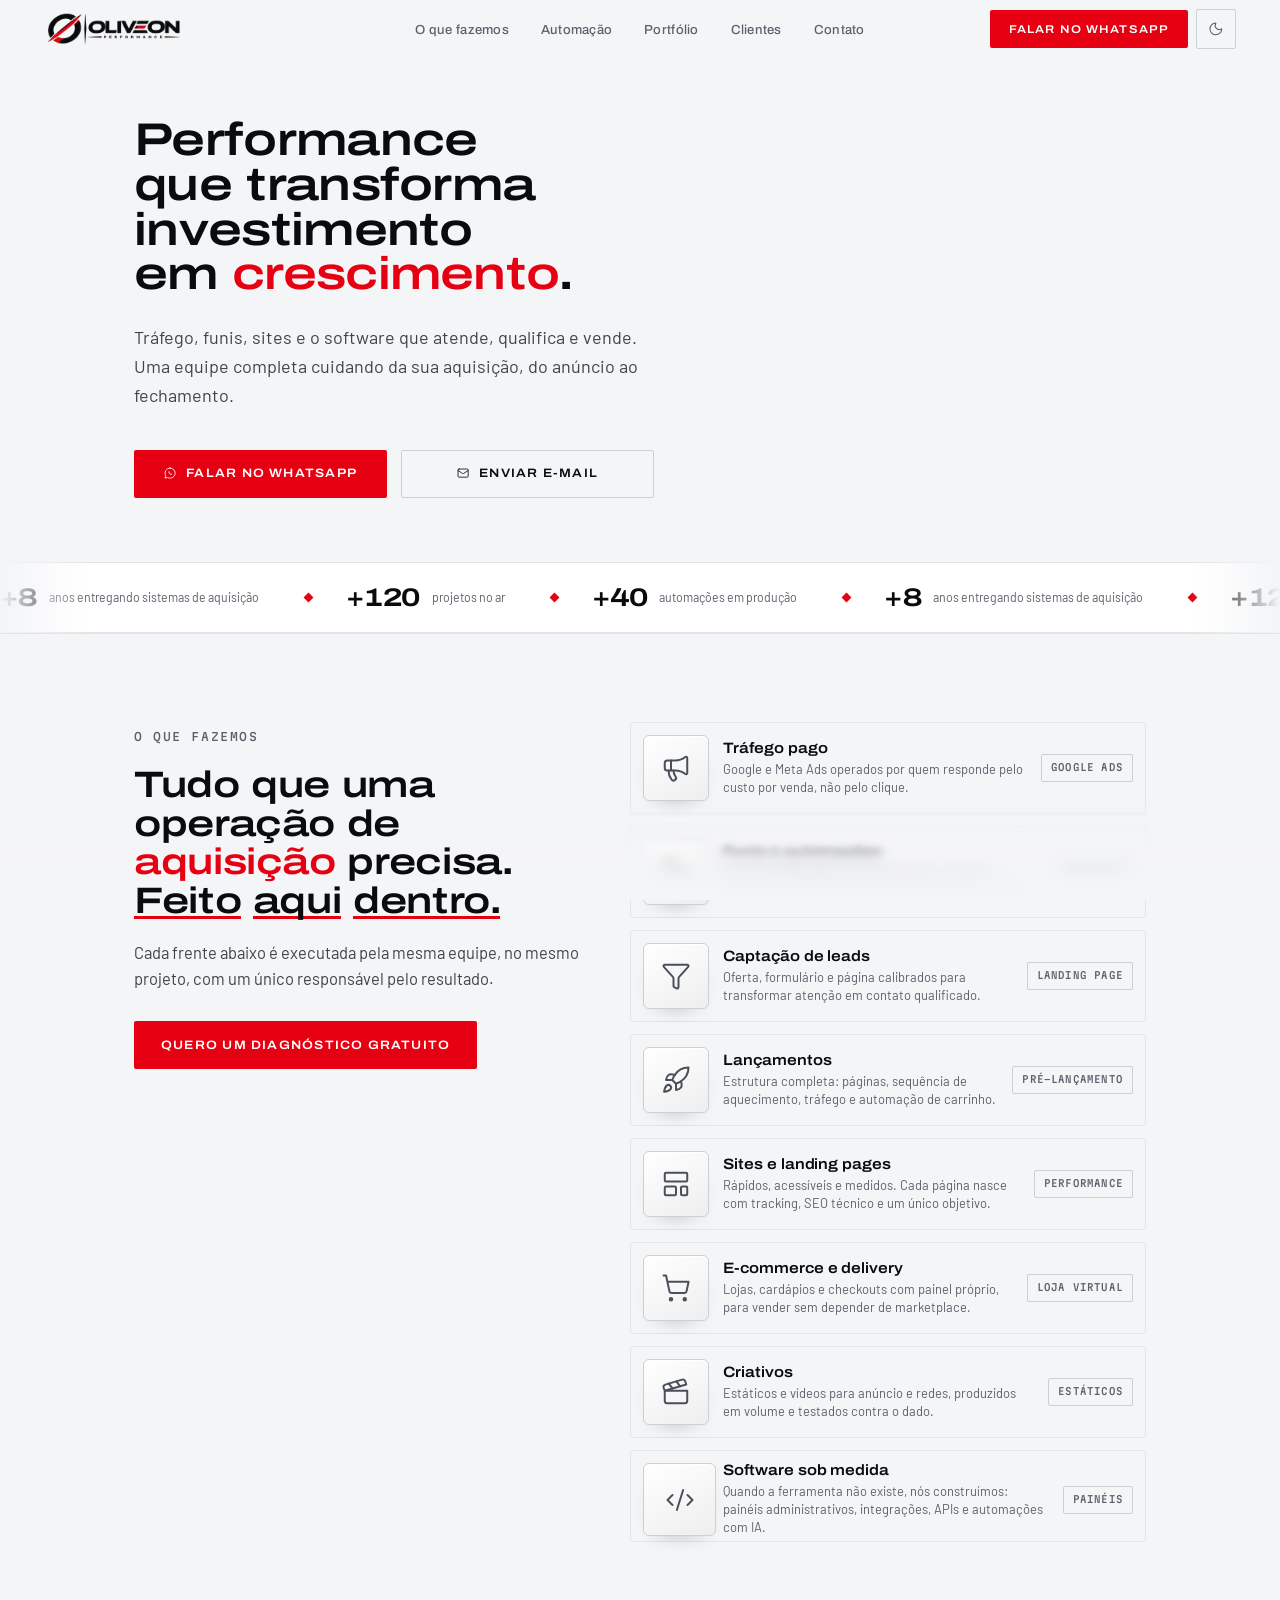
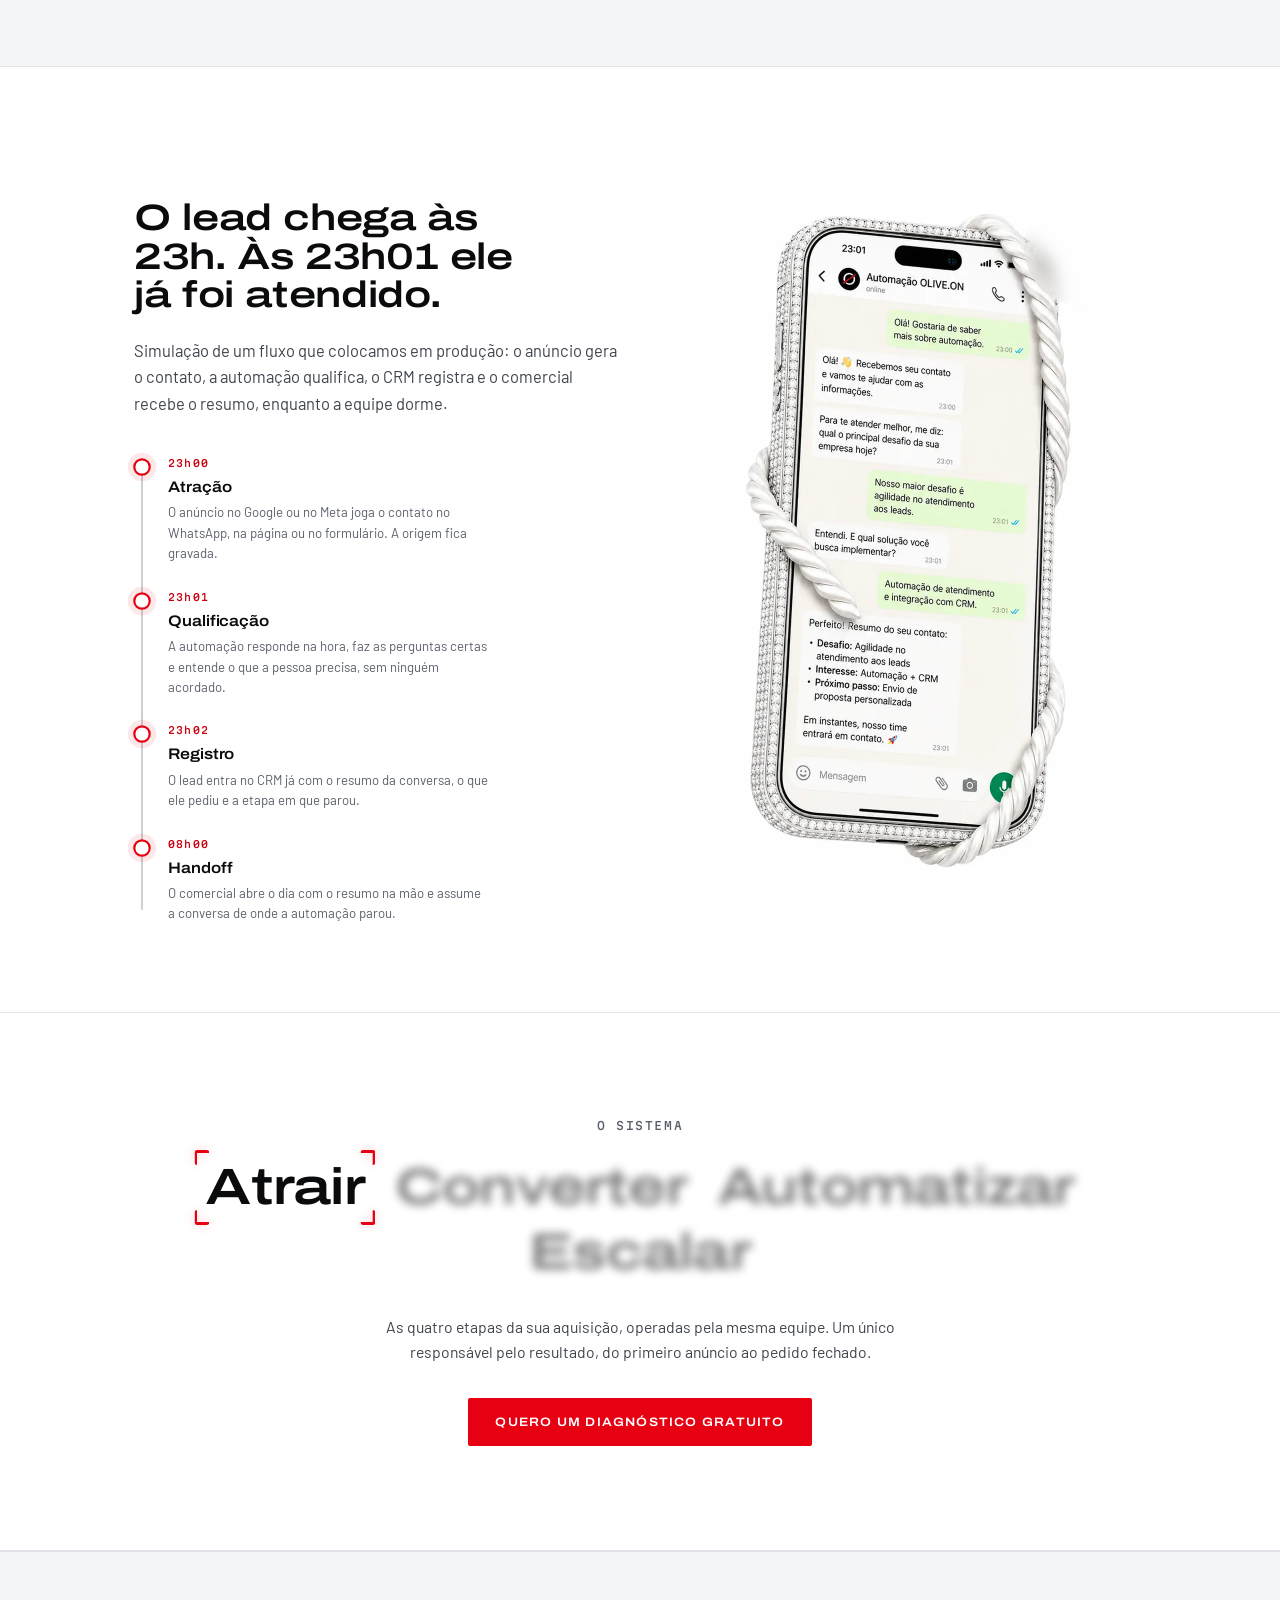
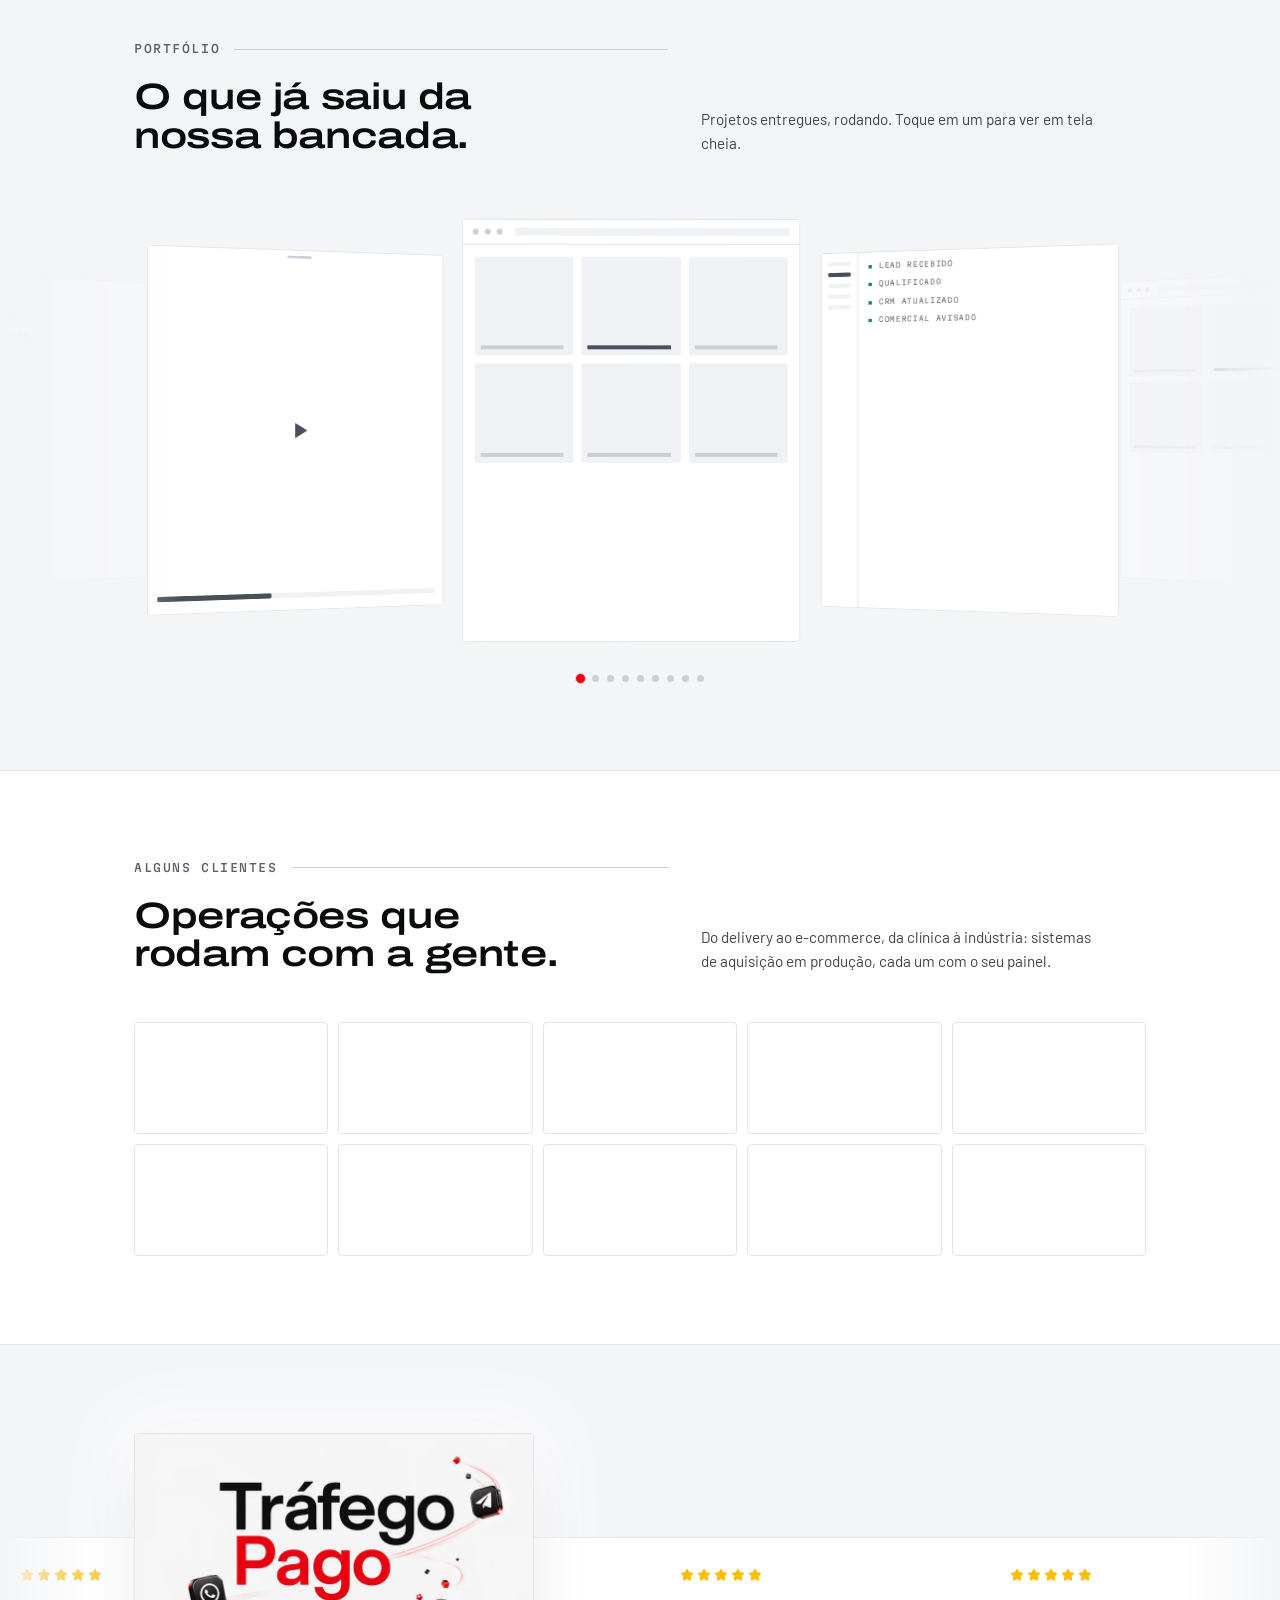
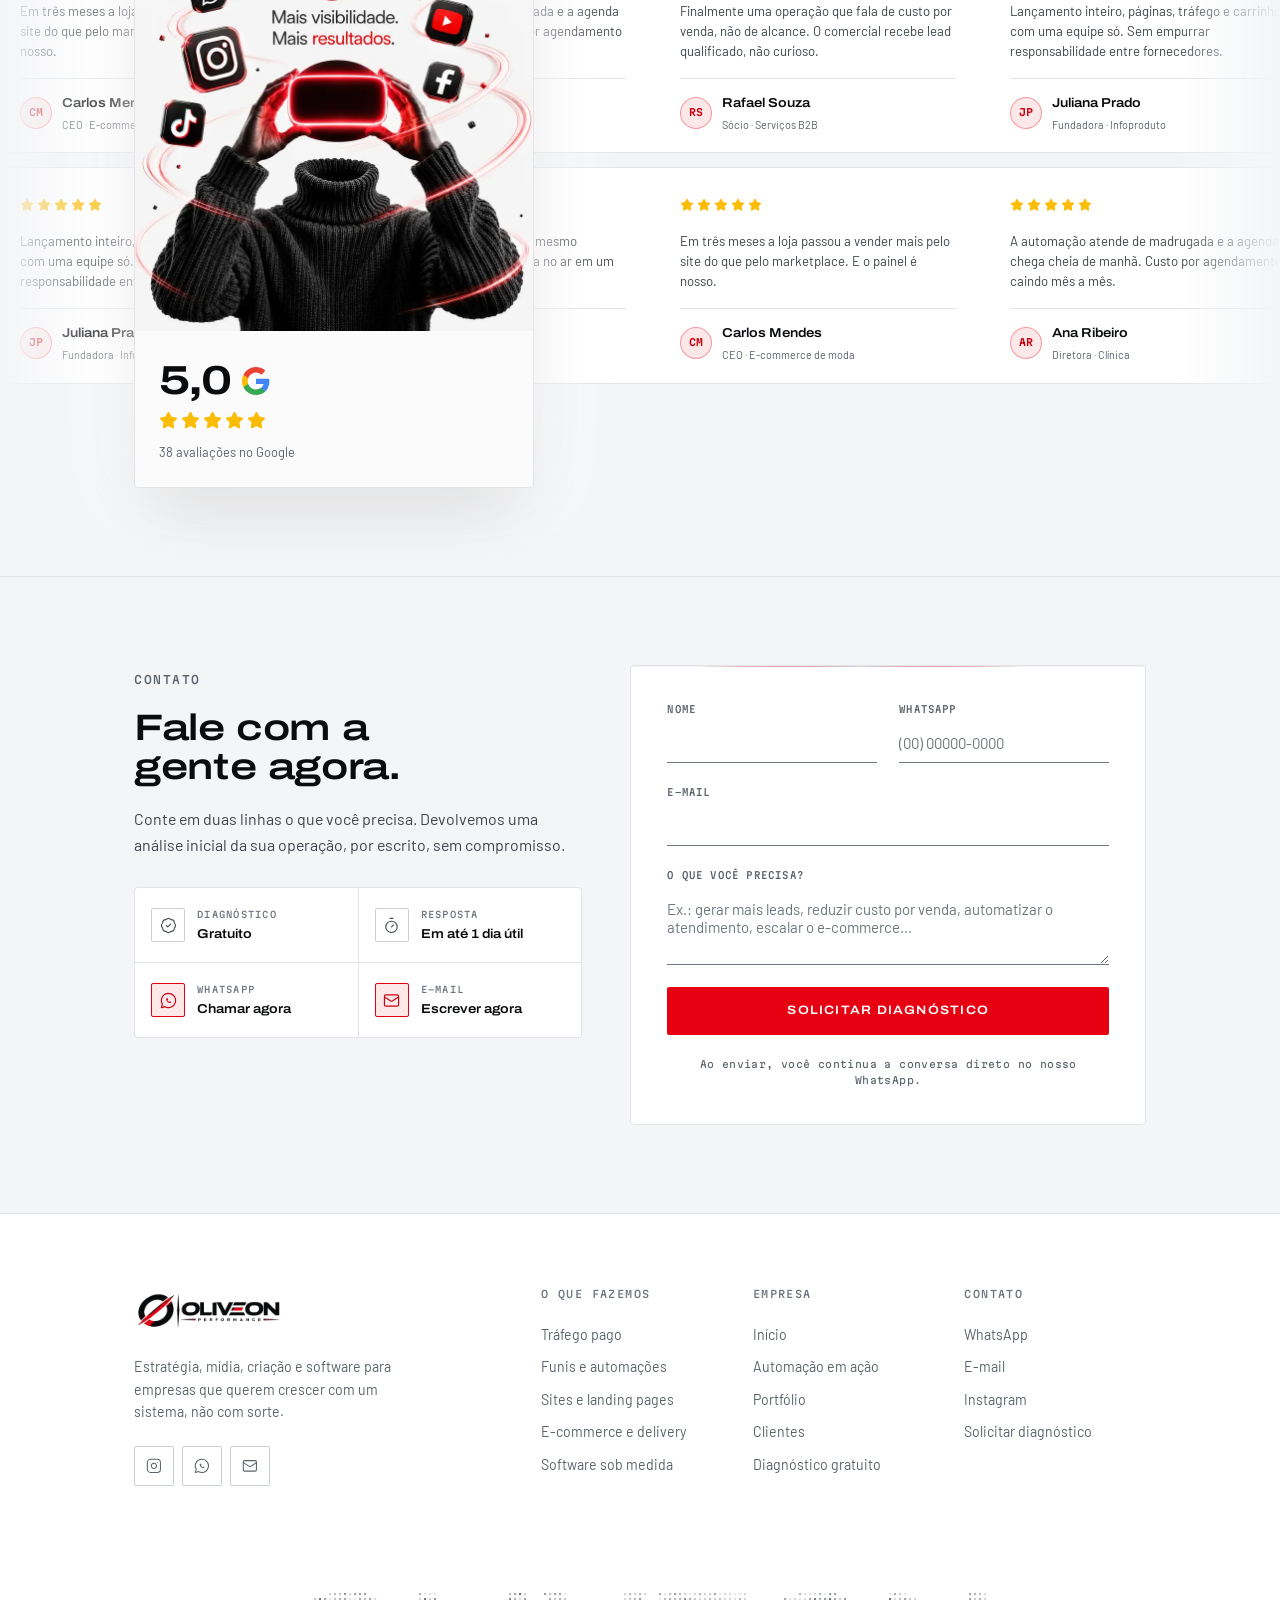
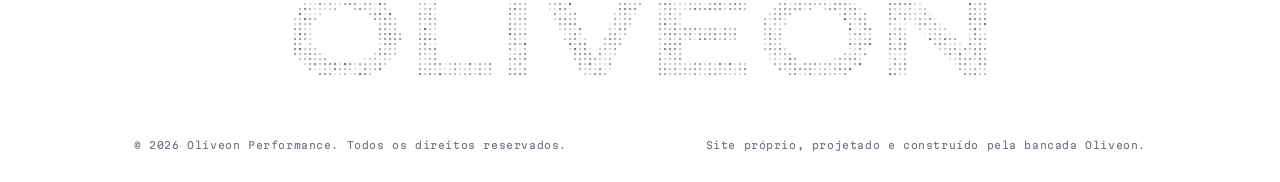
==== commit aeeca8e3: "Aponta SEO e compartilhamento para oliveonperformance.com.br O site passou a ser servido pelo Cloudf" ====
--- a/index.html
+++ b/index.html
@@ -26,22 +26,22 @@
   <meta name="description" content="Tráfego, funis, sites e software sob medida por uma equipe só. Fale no WhatsApp e receba um diagnóstico gratuito da sua operação.">
   <link rel="icon" type="image/png" href="assets/favicon.png">
   <link rel="apple-touch-icon" href="assets/apple-touch-icon.png">
-  <!-- Endereço em uso hoje. Ao trocar para o domínio próprio, mude estas quatro
-       linhas: os robôs do WhatsApp e do Meta ignoram caminho relativo. -->
-  <link rel="canonical" href="https://vortexoficial.github.io/olivon/">
-  <meta property="og:url" content="https://vortexoficial.github.io/olivon/">
+  <!-- Domínio próprio, em uso desde 24/08/2026. Estas quatro linhas precisam do
+       endereço completo: os robôs do WhatsApp e do Meta ignoram caminho relativo. -->
+  <link rel="canonical" href="https://oliveonperformance.com.br/">
+  <meta property="og:url" content="https://oliveonperformance.com.br/">
   <meta property="og:site_name" content="Oliveon Performance">
   <meta property="og:title" content="Oliveon Performance, Sistemas de aquisição">
   <meta property="og:description" content="Performance que transforma investimento em crescimento. Tráfego, automação, sites e software sob medida, por uma equipe completa.">
   <meta property="og:type" content="website">
   <meta property="og:locale" content="pt_BR">
-  <meta property="og:image" content="https://vortexoficial.github.io/olivon/assets/og-image.jpg">
+  <meta property="og:image" content="https://oliveonperformance.com.br/assets/og-image.jpg">
   <meta property="og:image:type" content="image/jpeg">
   <meta property="og:image:width" content="1200">
   <meta property="og:image:height" content="630">
   <meta property="og:image:alt" content="Oliveon Performance: performance que transforma investimento em crescimento">
   <meta name="twitter:card" content="summary_large_image">
-  <meta name="twitter:image" content="https://vortexoficial.github.io/olivon/assets/og-image.jpg">
+  <meta name="twitter:image" content="https://oliveonperformance.com.br/assets/og-image.jpg">
   <link rel="preconnect" href="https://fonts.googleapis.com">
   <link rel="preconnect" href="https://fonts.gstatic.com" crossorigin>
   <link rel="preconnect" href="https://cdnjs.cloudflare.com" crossorigin>
--- a/css/styles.css
+++ b/css/styles.css
@@ -999,7 +999,8 @@
   border-radius: 50%;
   border: 2px solid var(--border-strong);
   background: var(--bg-alt);
-  transition: border-color var(--dur-2) var(--ease), box-shadow var(--dur-2) var(--ease), transform var(--dur-2) var(--ease);
+  /* o marco acende devagar, no mesmo ritmo do fio */
+  transition: border-color 620ms var(--ease-lento), box-shadow 620ms var(--ease-lento), transform 620ms var(--ease-lento);
 }
 .ltempo-item.on .ltempo-ponto {
   border-color: var(--red);
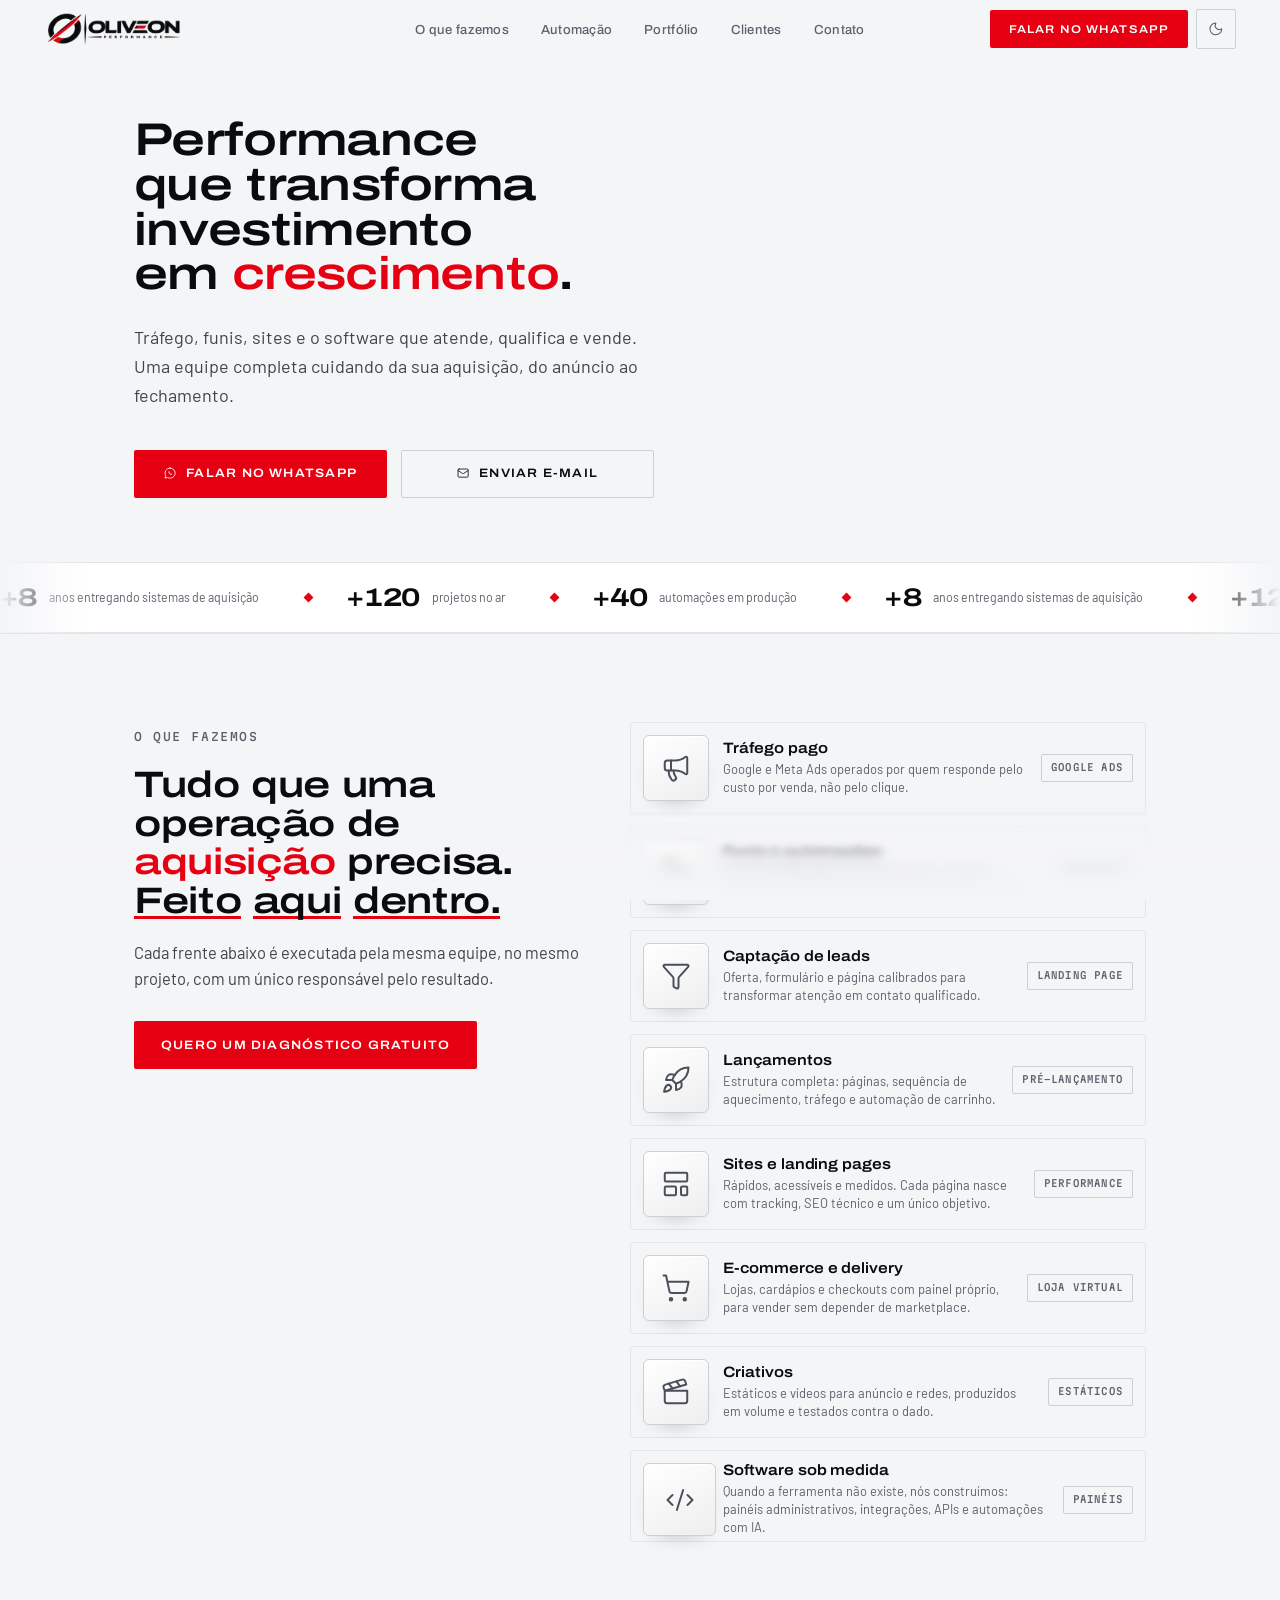
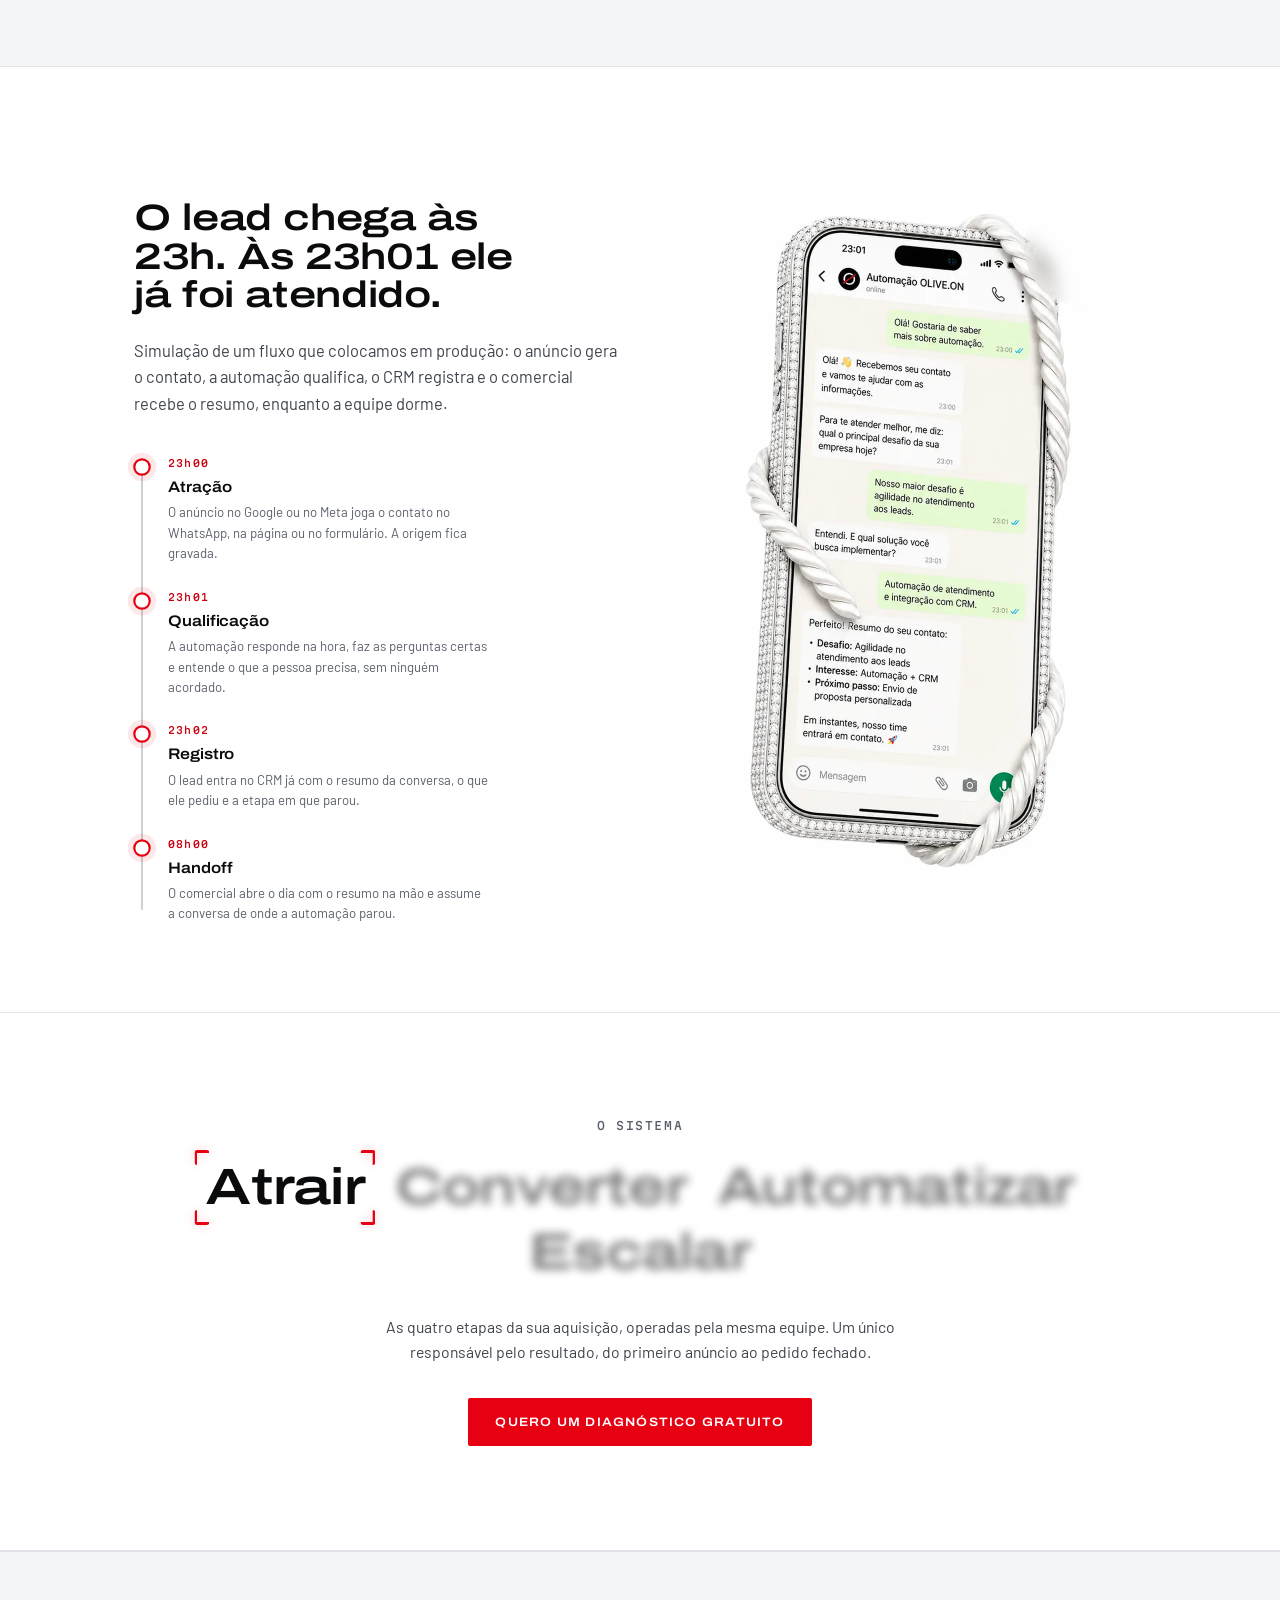
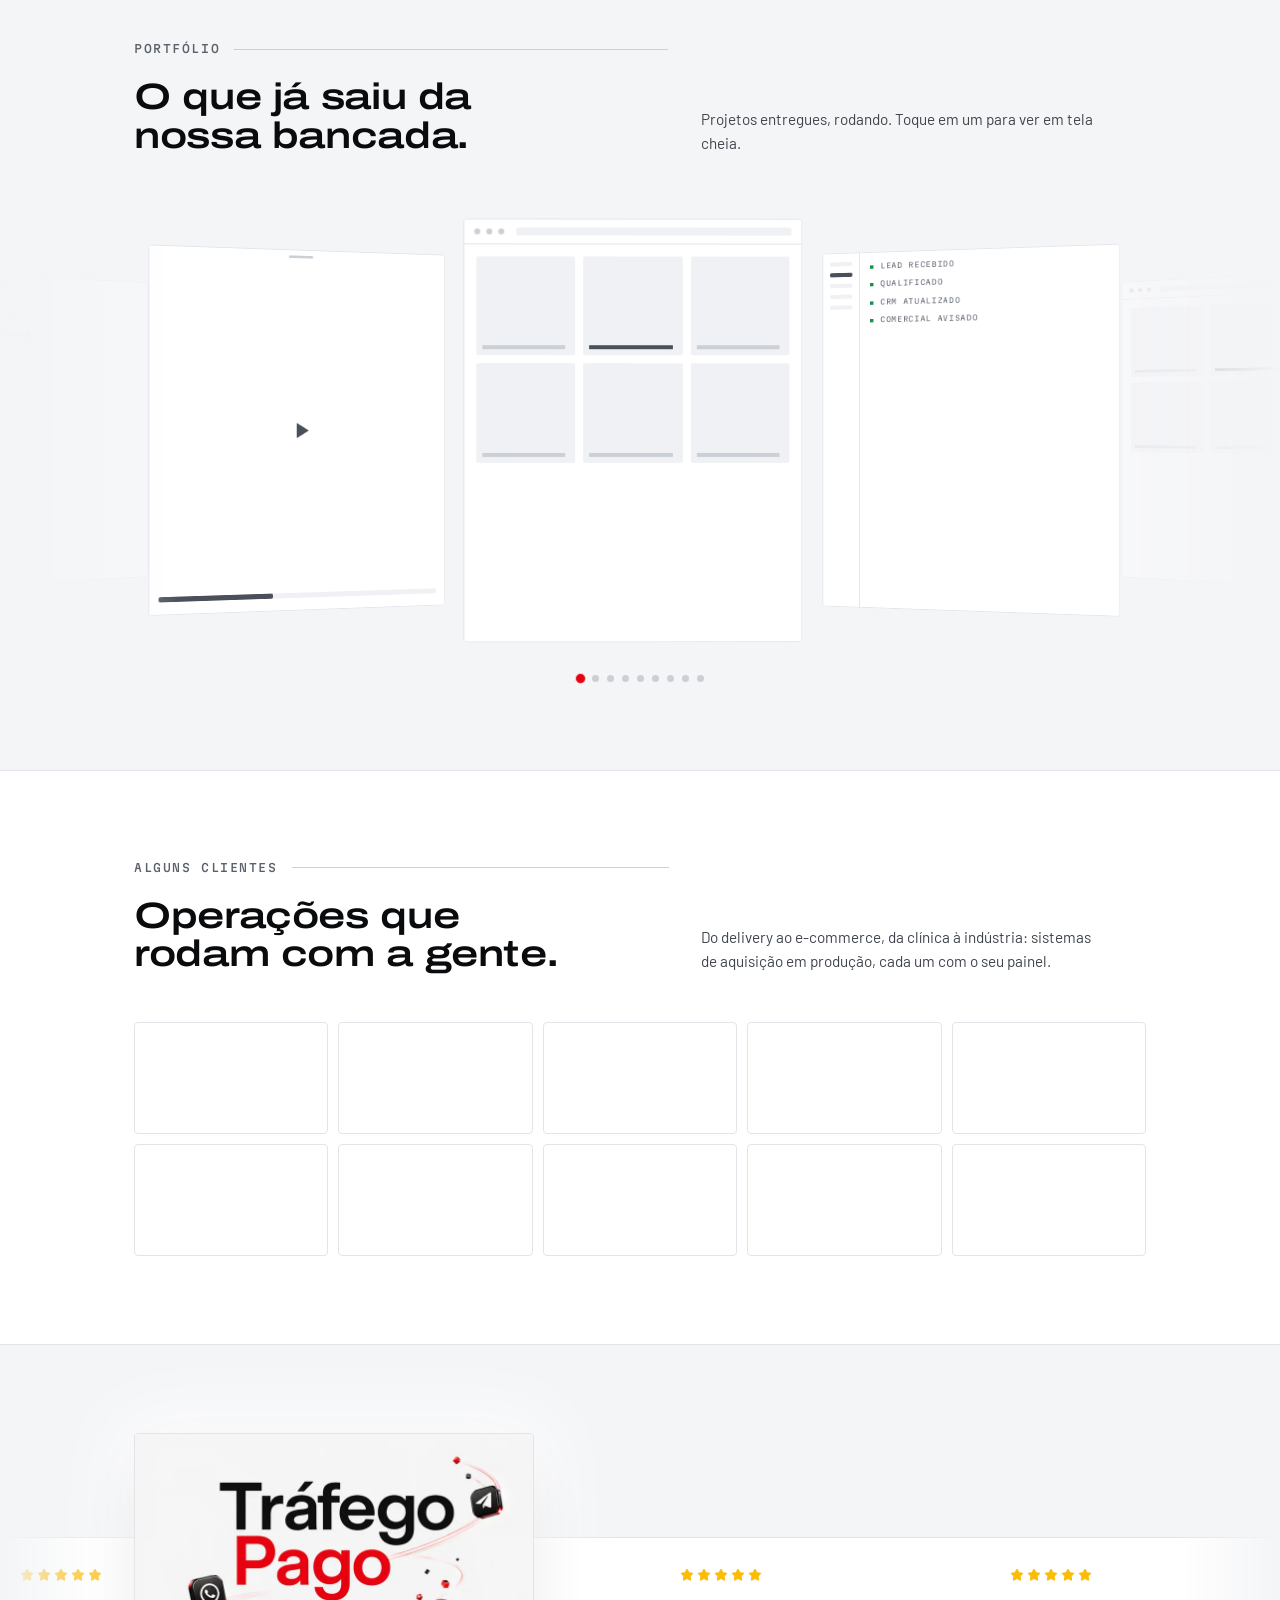
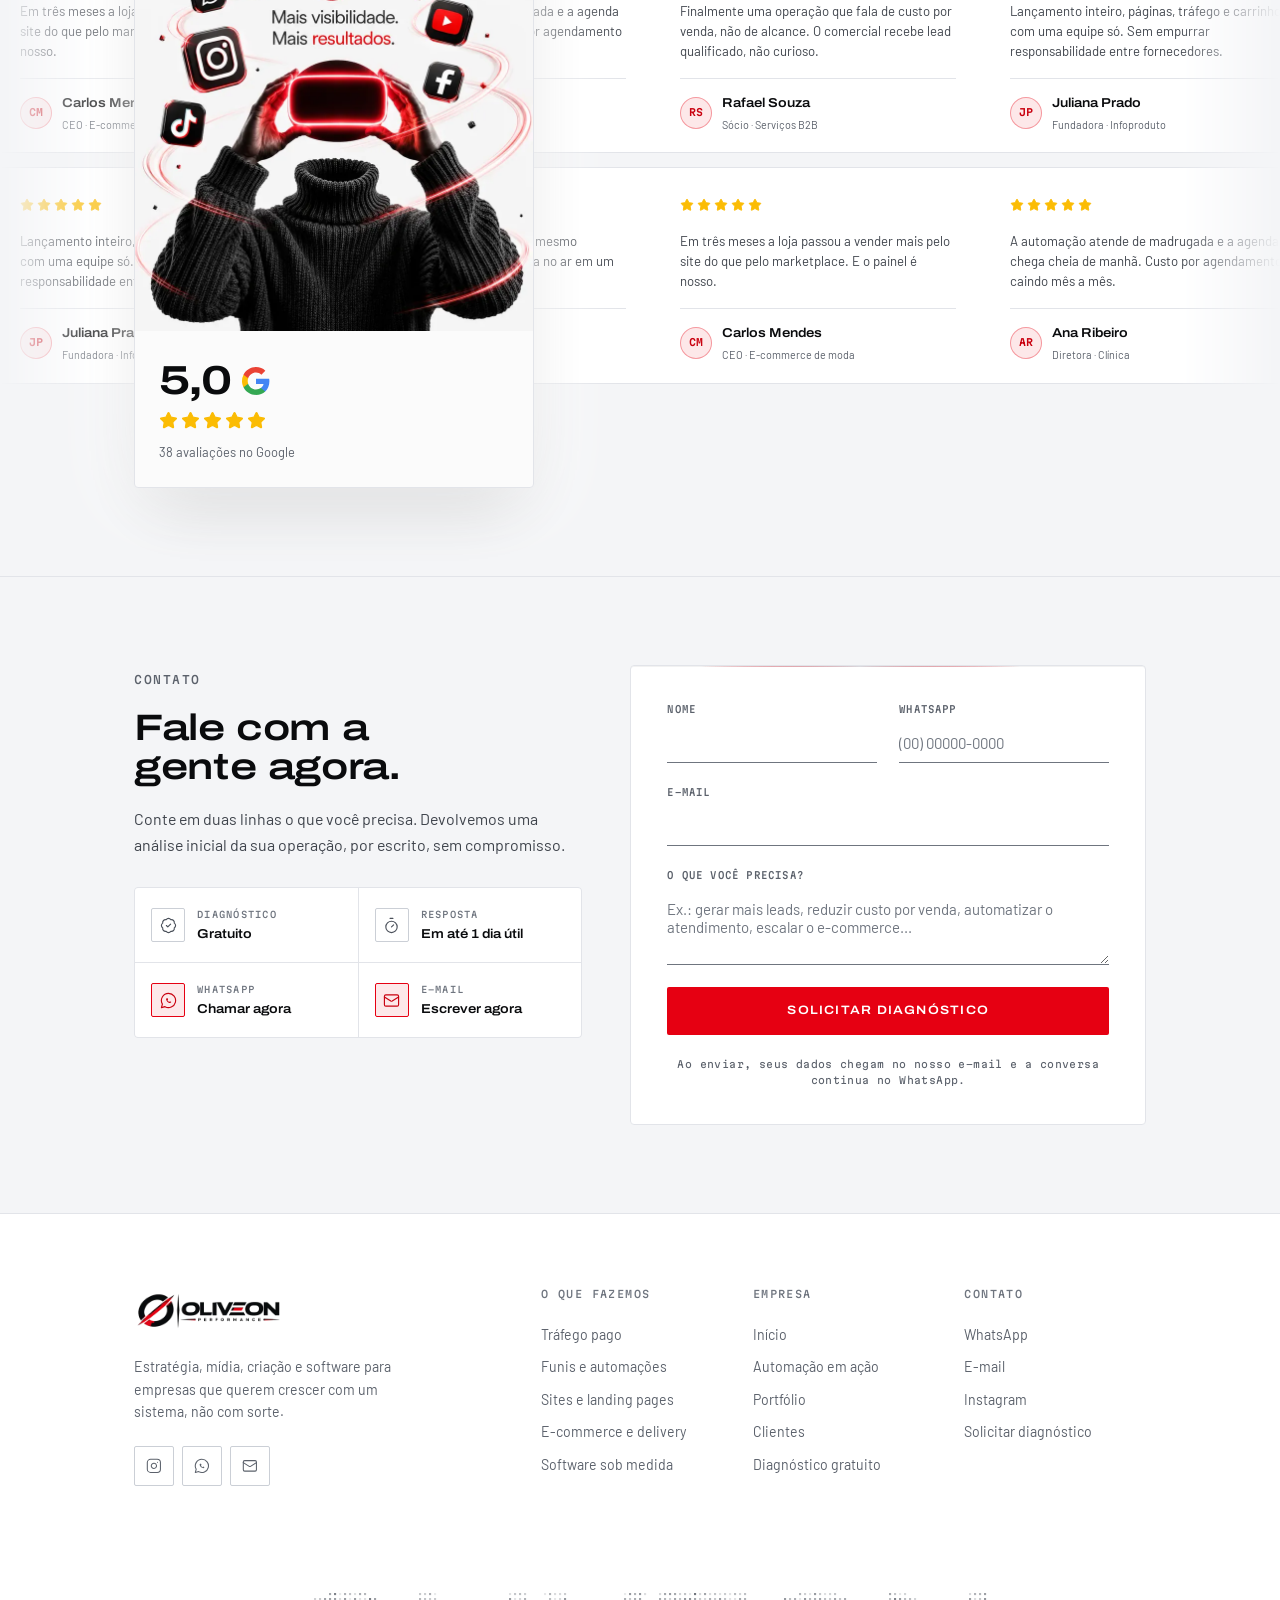
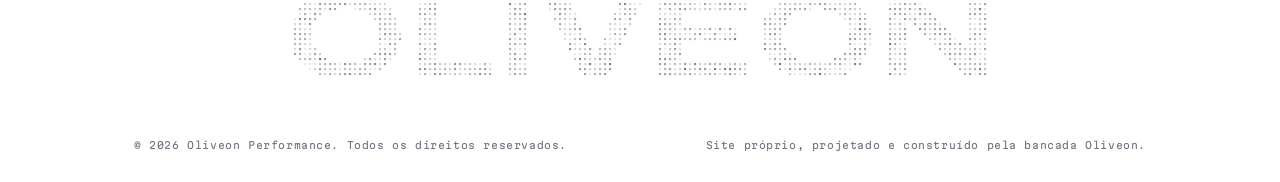
==== commit eb6d58d4: "Formulário passa a entregar o lead por e-mail, além do WhatsApp Antes o botão só abria o WhatsApp co" ====
--- a/index.html
+++ b/index.html
@@ -279,8 +279,15 @@
           </div>
           <div class="field"><label for="fEmail">E-mail</label><input id="fEmail" name="email" type="email" required autocomplete="email"></div>
           <div class="field"><label for="fBusca">O que você precisa?</label><textarea id="fBusca" name="objetivo" rows="3" required placeholder="Ex.: gerar mais leads, reduzir custo por venda, automatizar o atendimento, escalar o e-commerce..."></textarea></div>
+          <!-- Armadilha de robô: fica fora da tela e ninguém preenche à mão.
+               Se vier preenchido, a função descarta o envio em silêncio. -->
+          <div class="mel" aria-hidden="true">
+            <label for="fAssunto">Assunto</label>
+            <input id="fAssunto" name="assunto" type="text" tabindex="-1" autocomplete="off">
+          </div>
           <button type="submit" class="btn btn-red btn-block">Solicitar diagnóstico</button>
-          <p class="form-hint">Ao enviar, você continua a conversa direto no nosso WhatsApp.</p>
+          <p class="form-status" id="formStatus" role="status" aria-live="polite"></p>
+          <p class="form-hint">Ao enviar, seus dados chegam no nosso e-mail e a conversa continua no WhatsApp.</p>
           <span class="border-beam" style="--size:320px;--duration:7s"><i></i></span>
           <span class="border-beam" style="--size:320px;--duration:7s;--delay:3.5s;--via:#d9d9de;--border-width:1.5px"><i></i></span>
         </form>
--- a/css/styles.css
+++ b/css/styles.css
@@ -1777,6 +1777,23 @@
 .field textarea:focus-visible { outline: 2px solid var(--steel); outline-offset: 4px; }
 .field select:invalid { color: var(--steel-dim); }
 .form-hint { font-family: var(--mono); font-size: 0.66rem; letter-spacing: 0.04em; color: var(--muted); text-align: center; }
+/* Armadilha de robô: fora da tela, sem display:none (robô esperto ignora o que está escondido assim) */
+.mel { position: absolute; left: -9999px; width: 1px; height: 1px; overflow: hidden; }
+/* Resposta do envio do formulário: só ocupa espaço quando tem texto */
+.form-status:empty { display: none; }
+.form-status {
+  font-family: var(--mono);
+  font-size: 0.7rem;
+  letter-spacing: 0.03em;
+  line-height: 1.5;
+  text-align: center;
+  color: var(--muted);
+  border: 1px solid var(--border);
+  border-radius: var(--radius-sm);
+  padding: 10px 12px;
+}
+.form-status.ok { color: var(--ok); border-color: color-mix(in srgb, var(--ok) 40%, transparent); }
+.form-status.erro { color: var(--red-text); border-color: color-mix(in srgb, var(--red) 40%, transparent); }
 /* Ficha: frentes marcadas nos serviços aparecem aqui e vão na mensagem */
 .ficha { border: 1px solid var(--border-strong); border-radius: var(--radius-sm); padding: 12px 14px; }
 .ficha small { display: block; font-family: var(--mono); font-size: 0.62rem; letter-spacing: 0.1em; text-transform: uppercase; color: var(--steel-dim); }
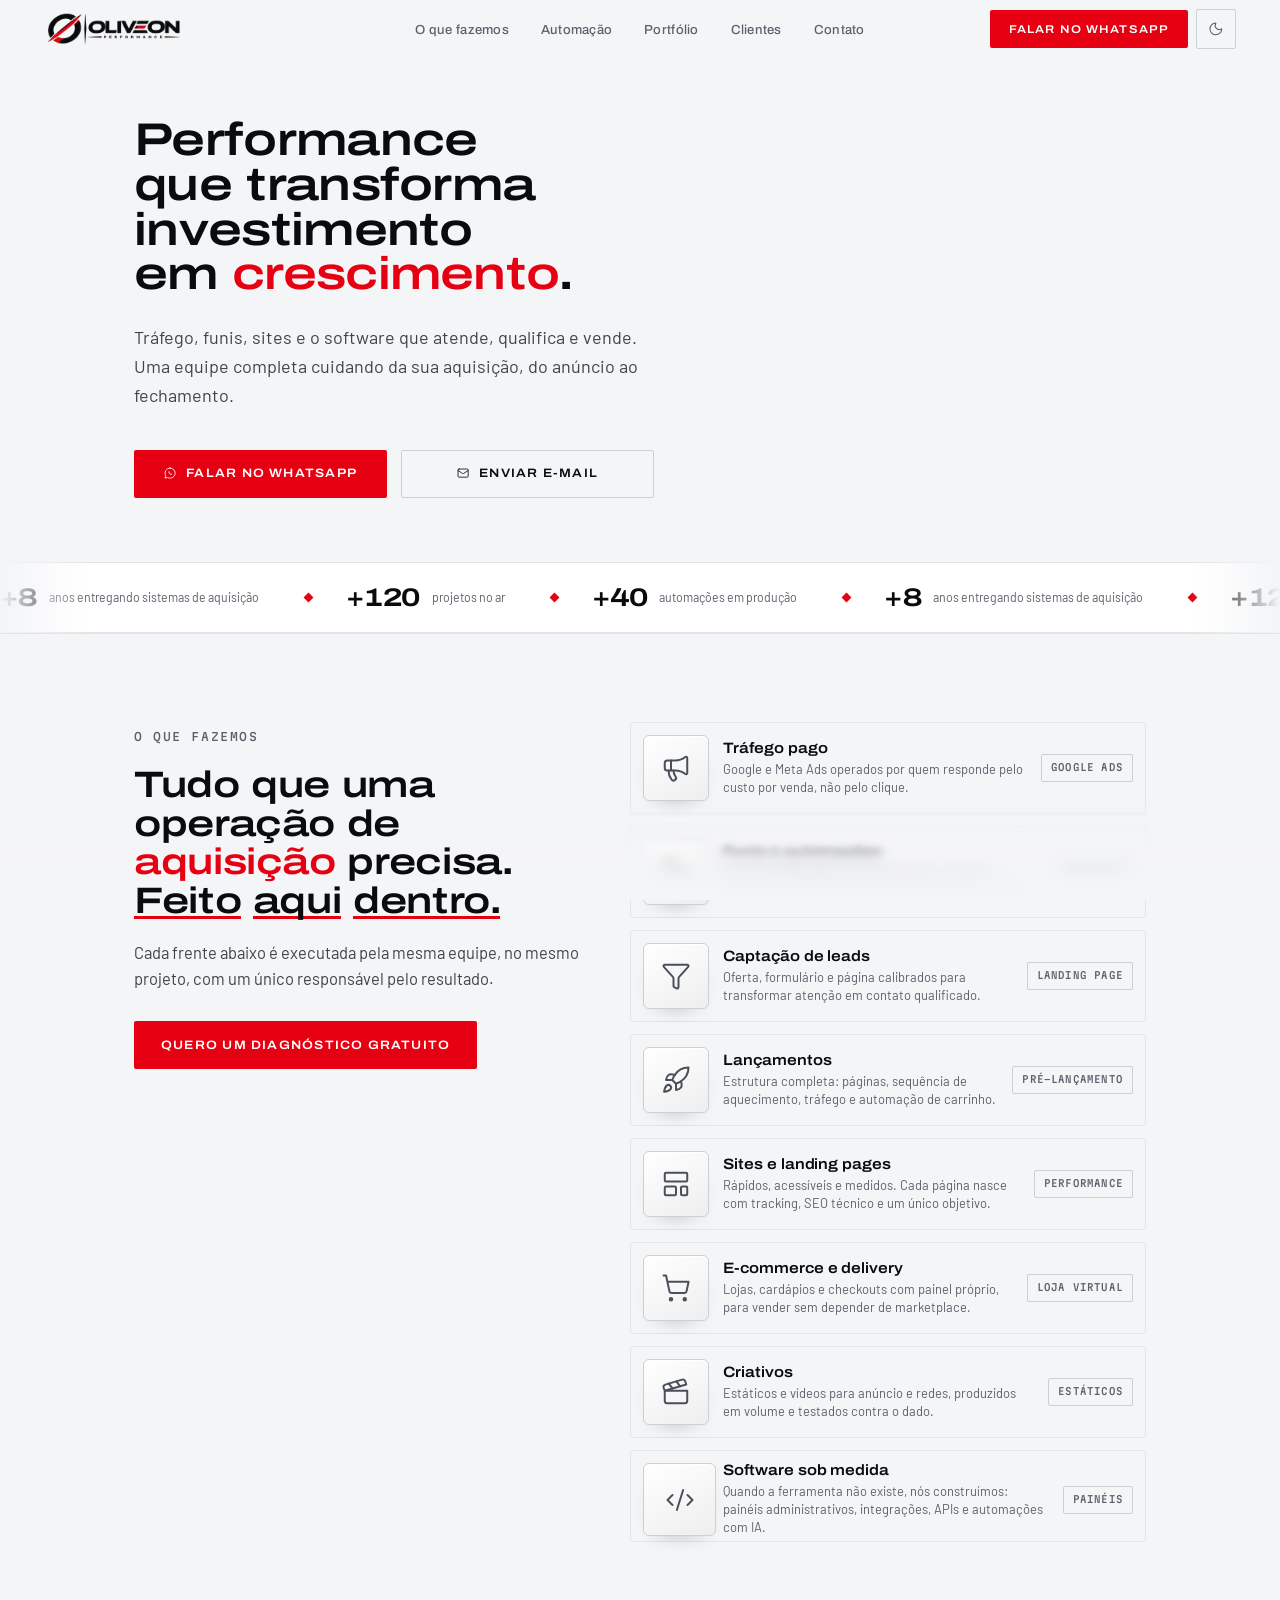
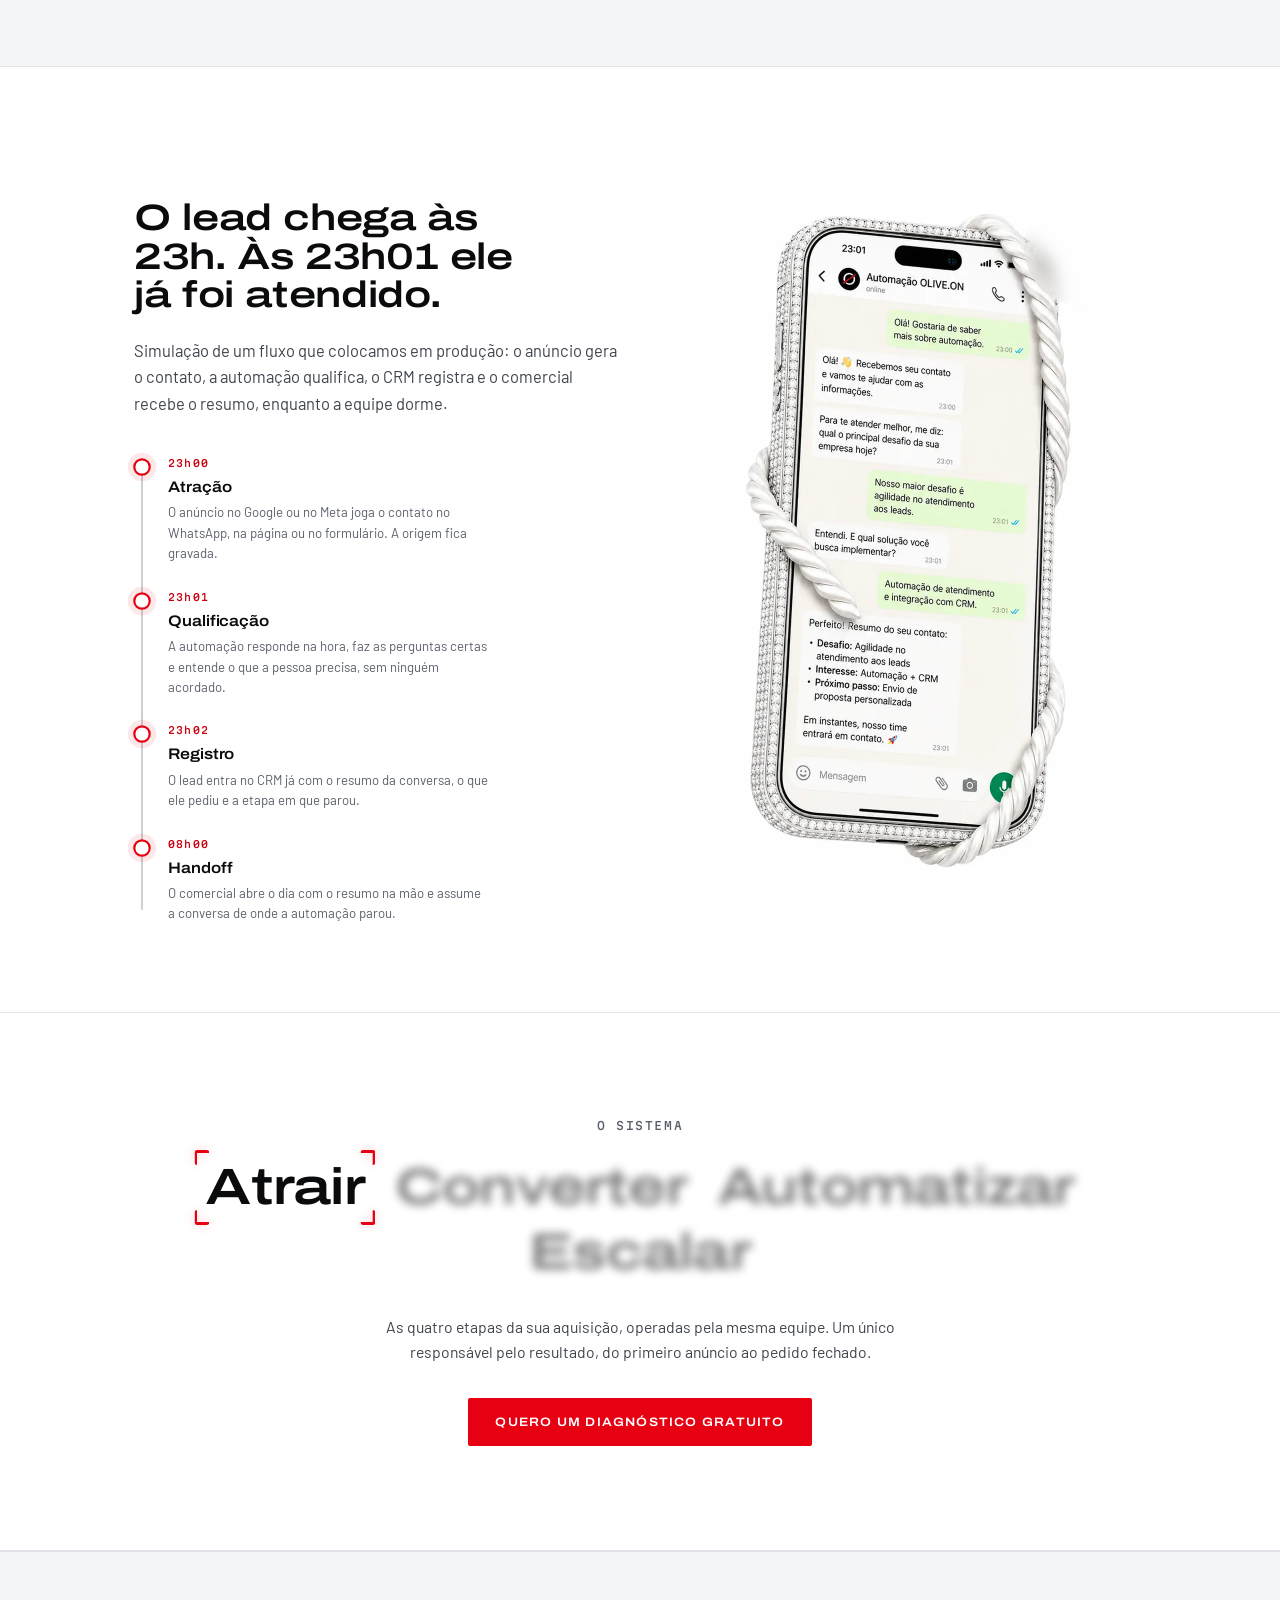
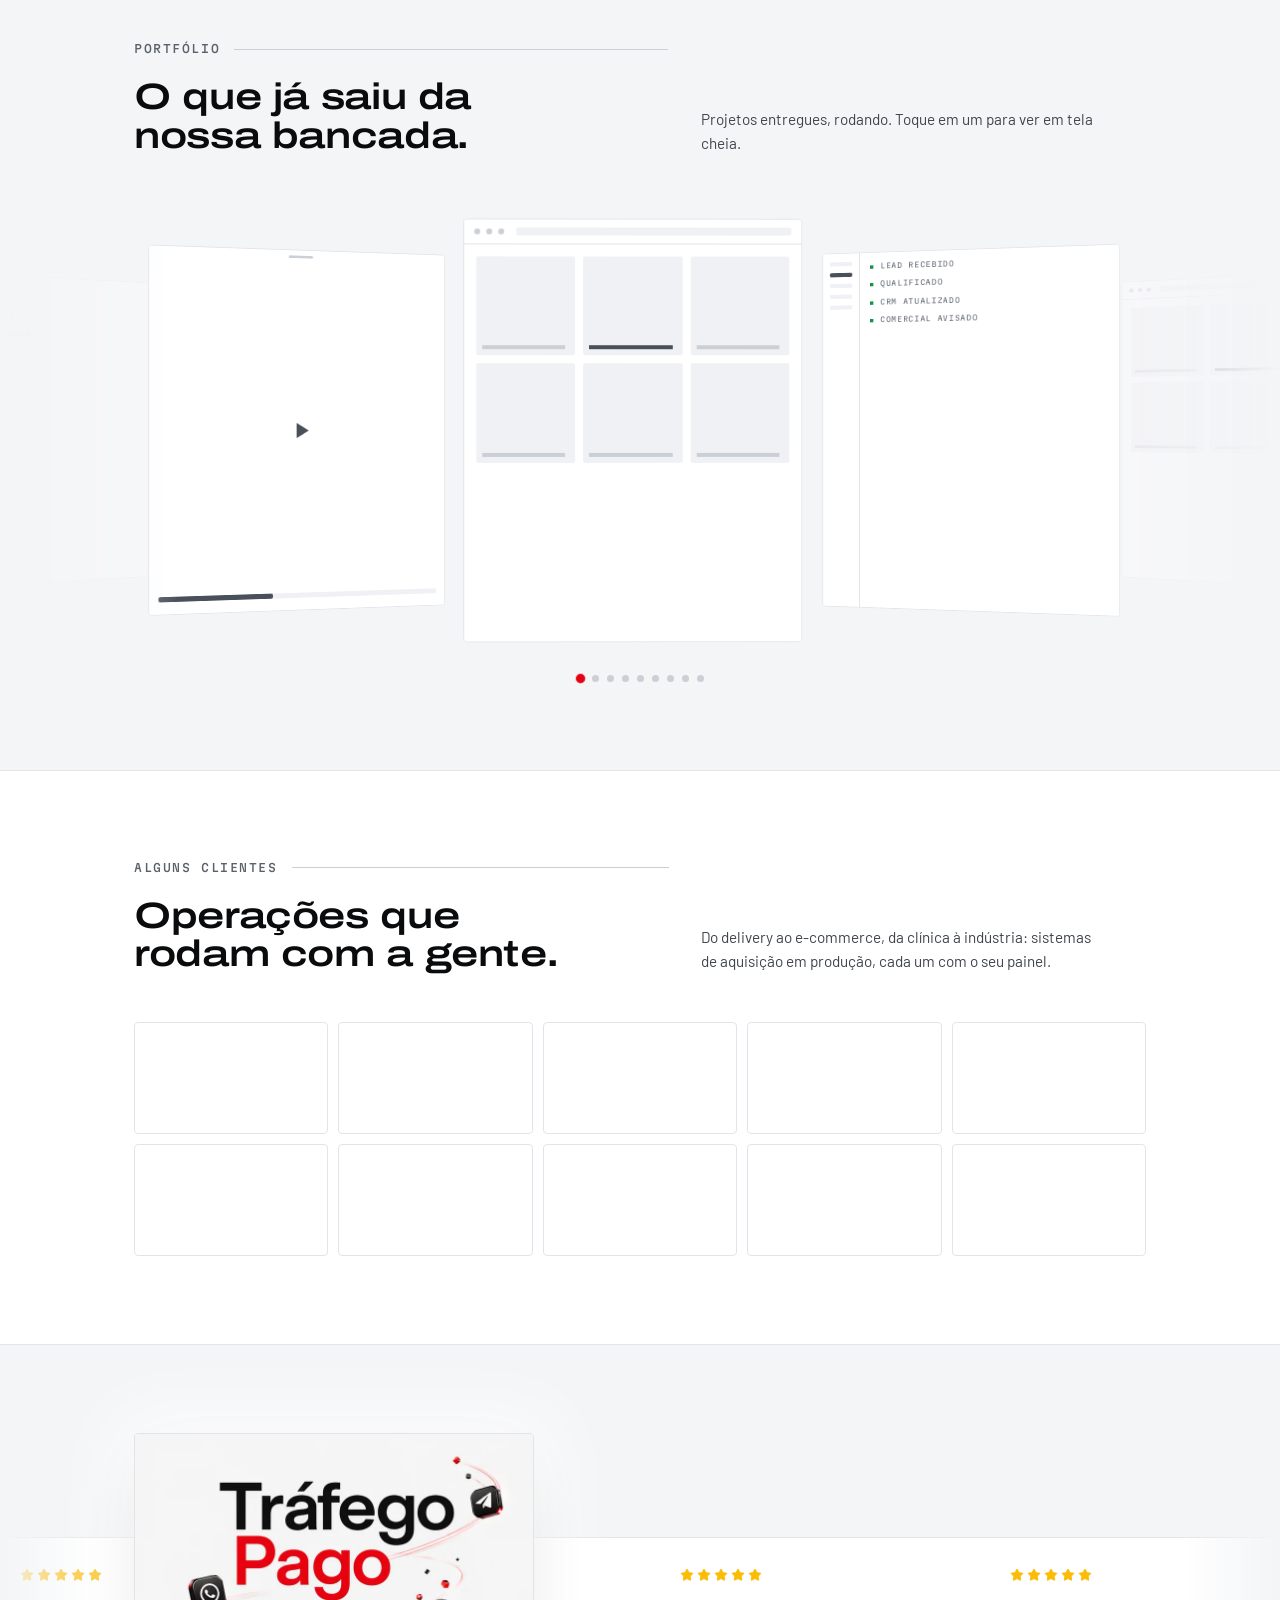
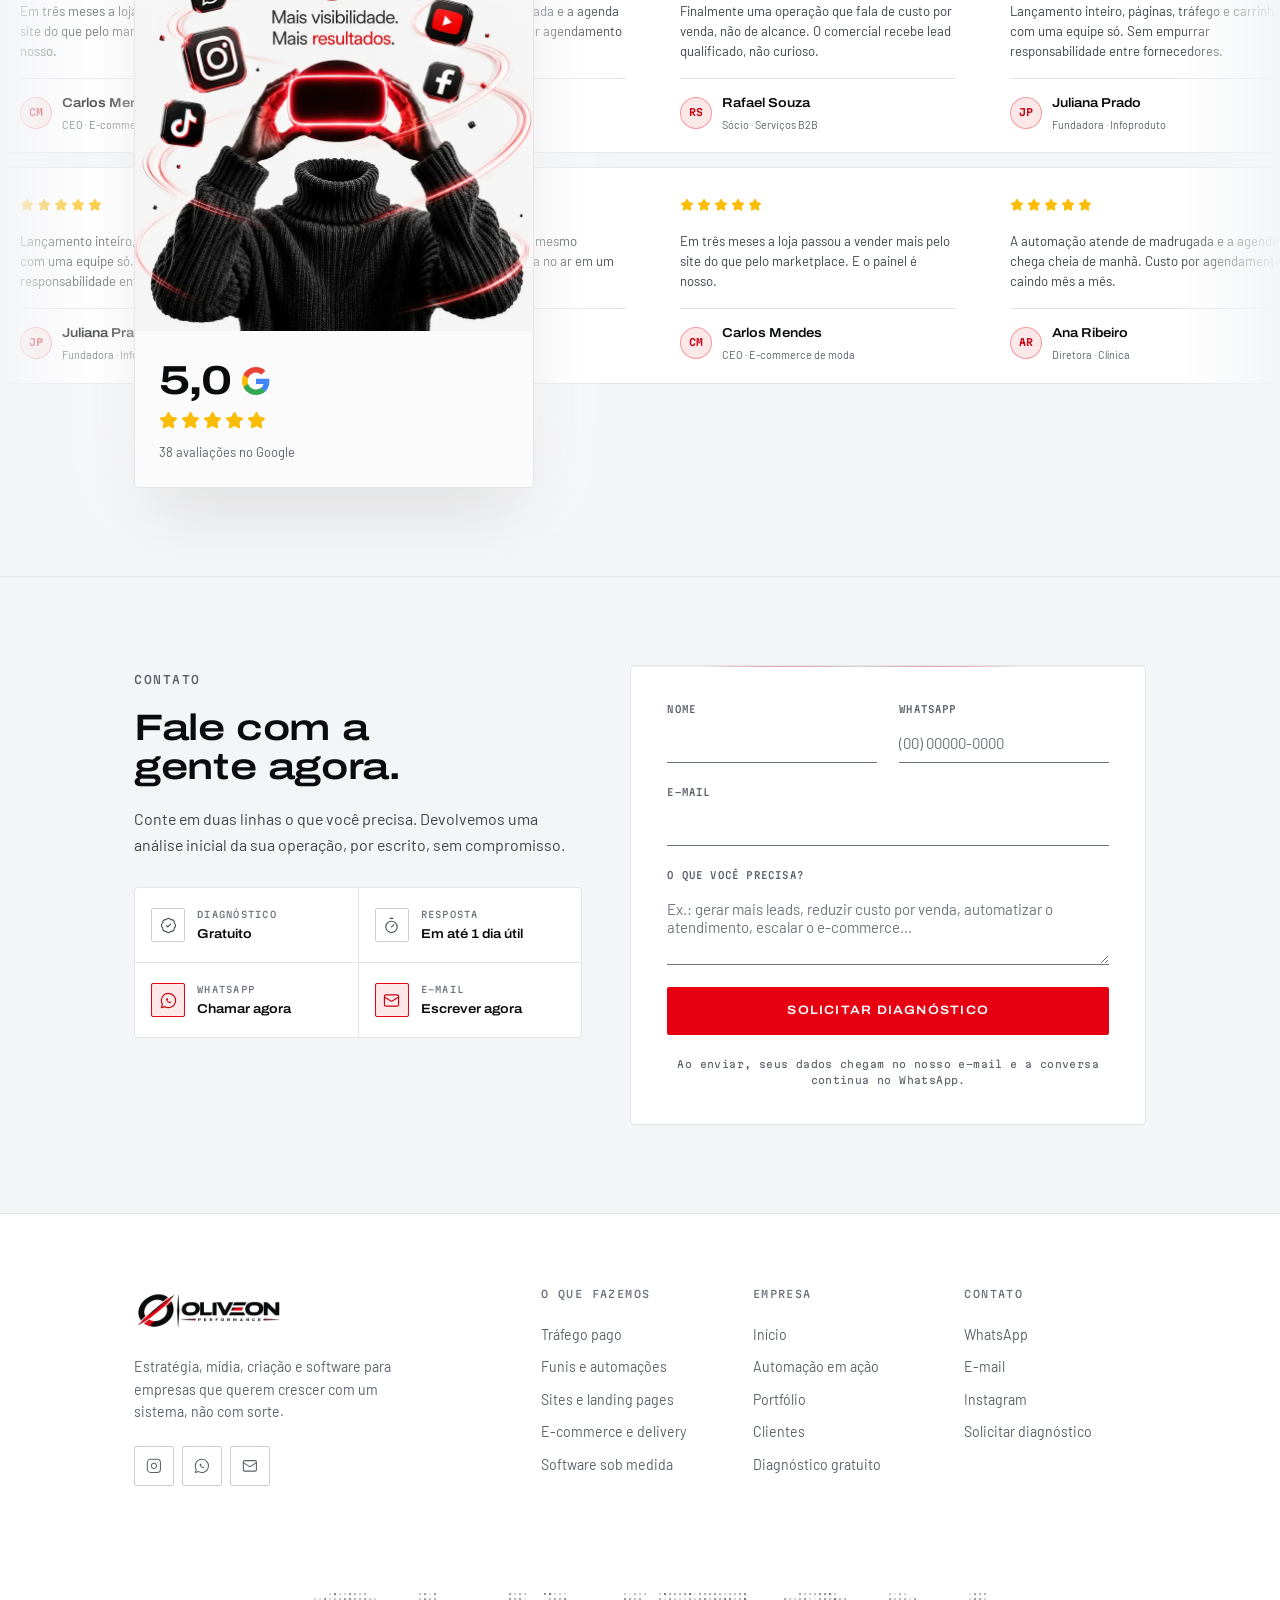
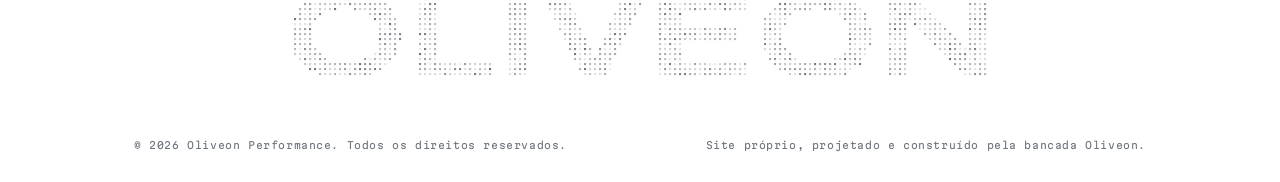
==== commit b1864b4a: "Painel de conteúdo em /painel: vídeos do portfólio e logos de clientes Mesmo padrão do Instituto Anj" ====
--- a/index.html
+++ b/index.html
@@ -349,6 +349,8 @@
 
   <script src="js/icons.js" defer></script>
   <script src="js/dados.js" defer></script>
+  <!-- O que foi publicado pelo painel entra por cima do que está em dados.js -->
+  <script src="/api/conteudo" defer></script>
   <!-- GSAP (gsap + ScrollTrigger) é carregado por js/main.js sem bloquear a renderização -->
   <script src="js/main.js" defer></script>
 </body>
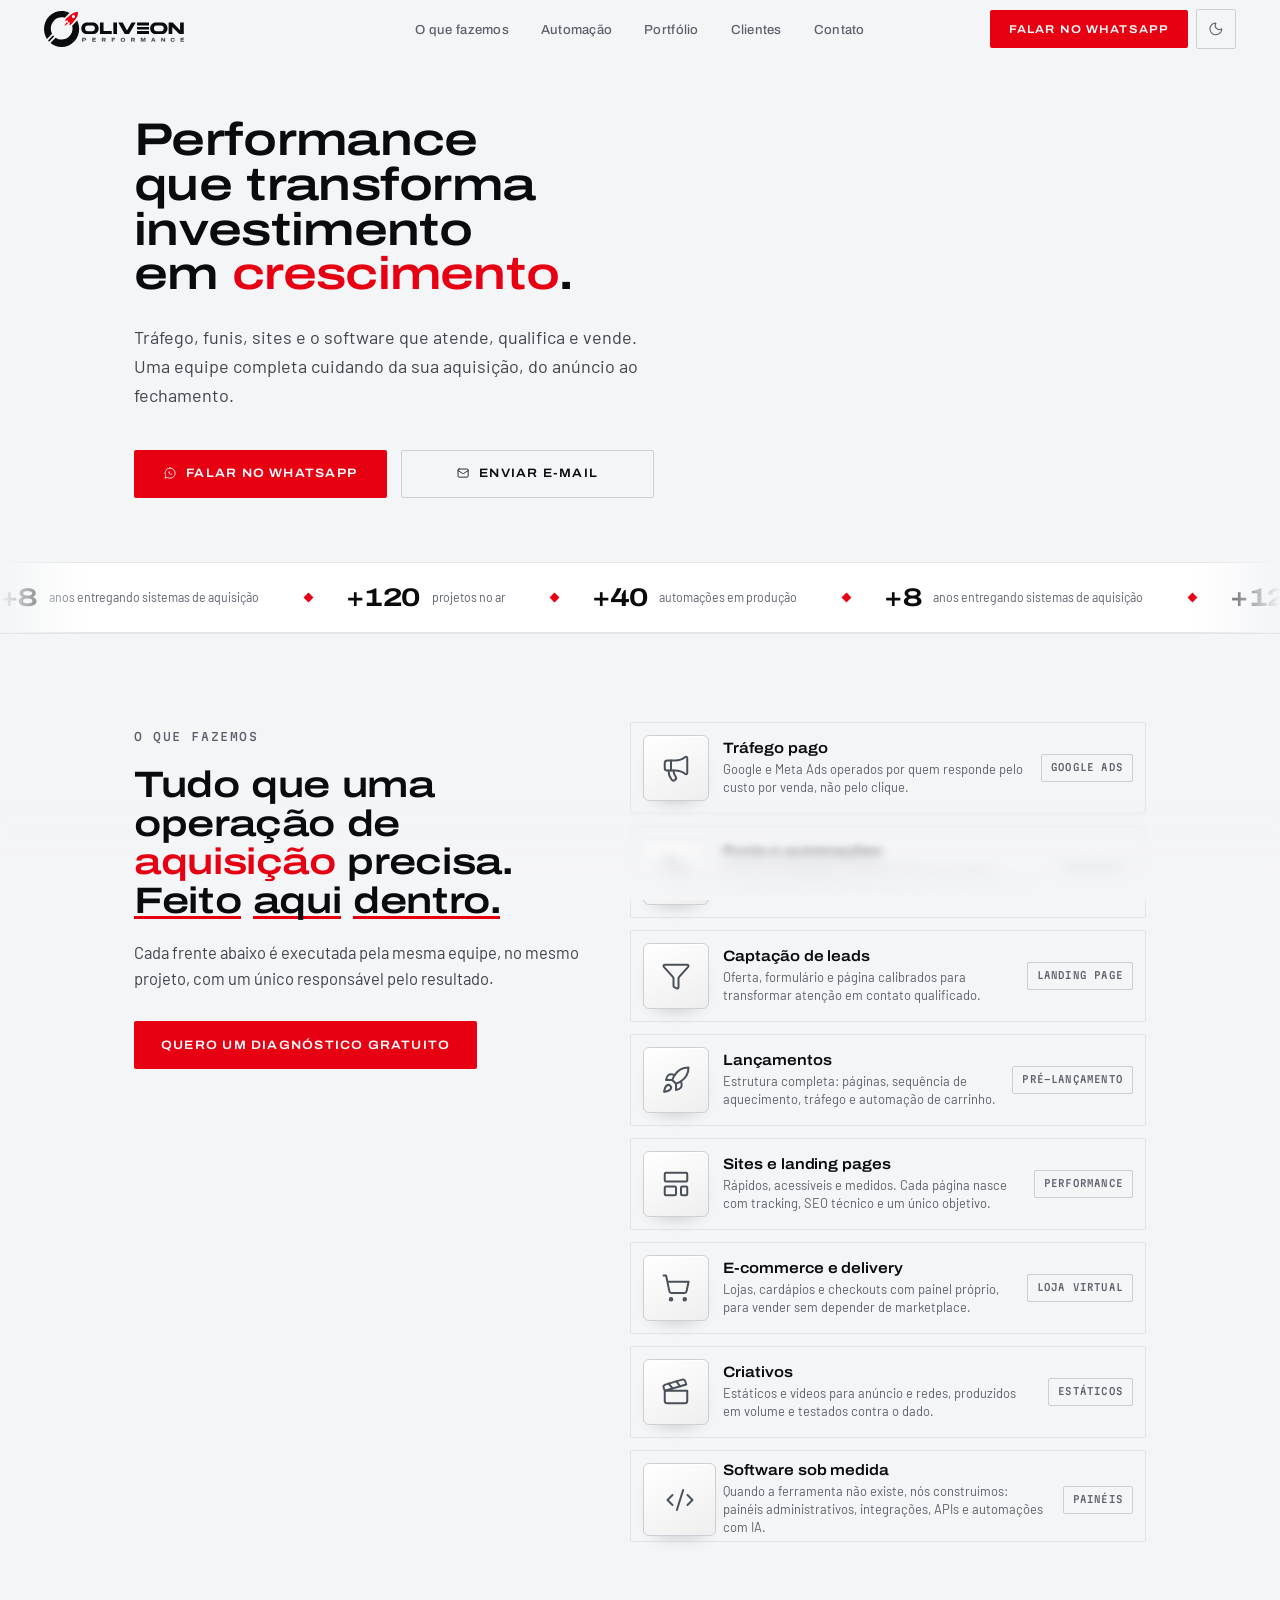
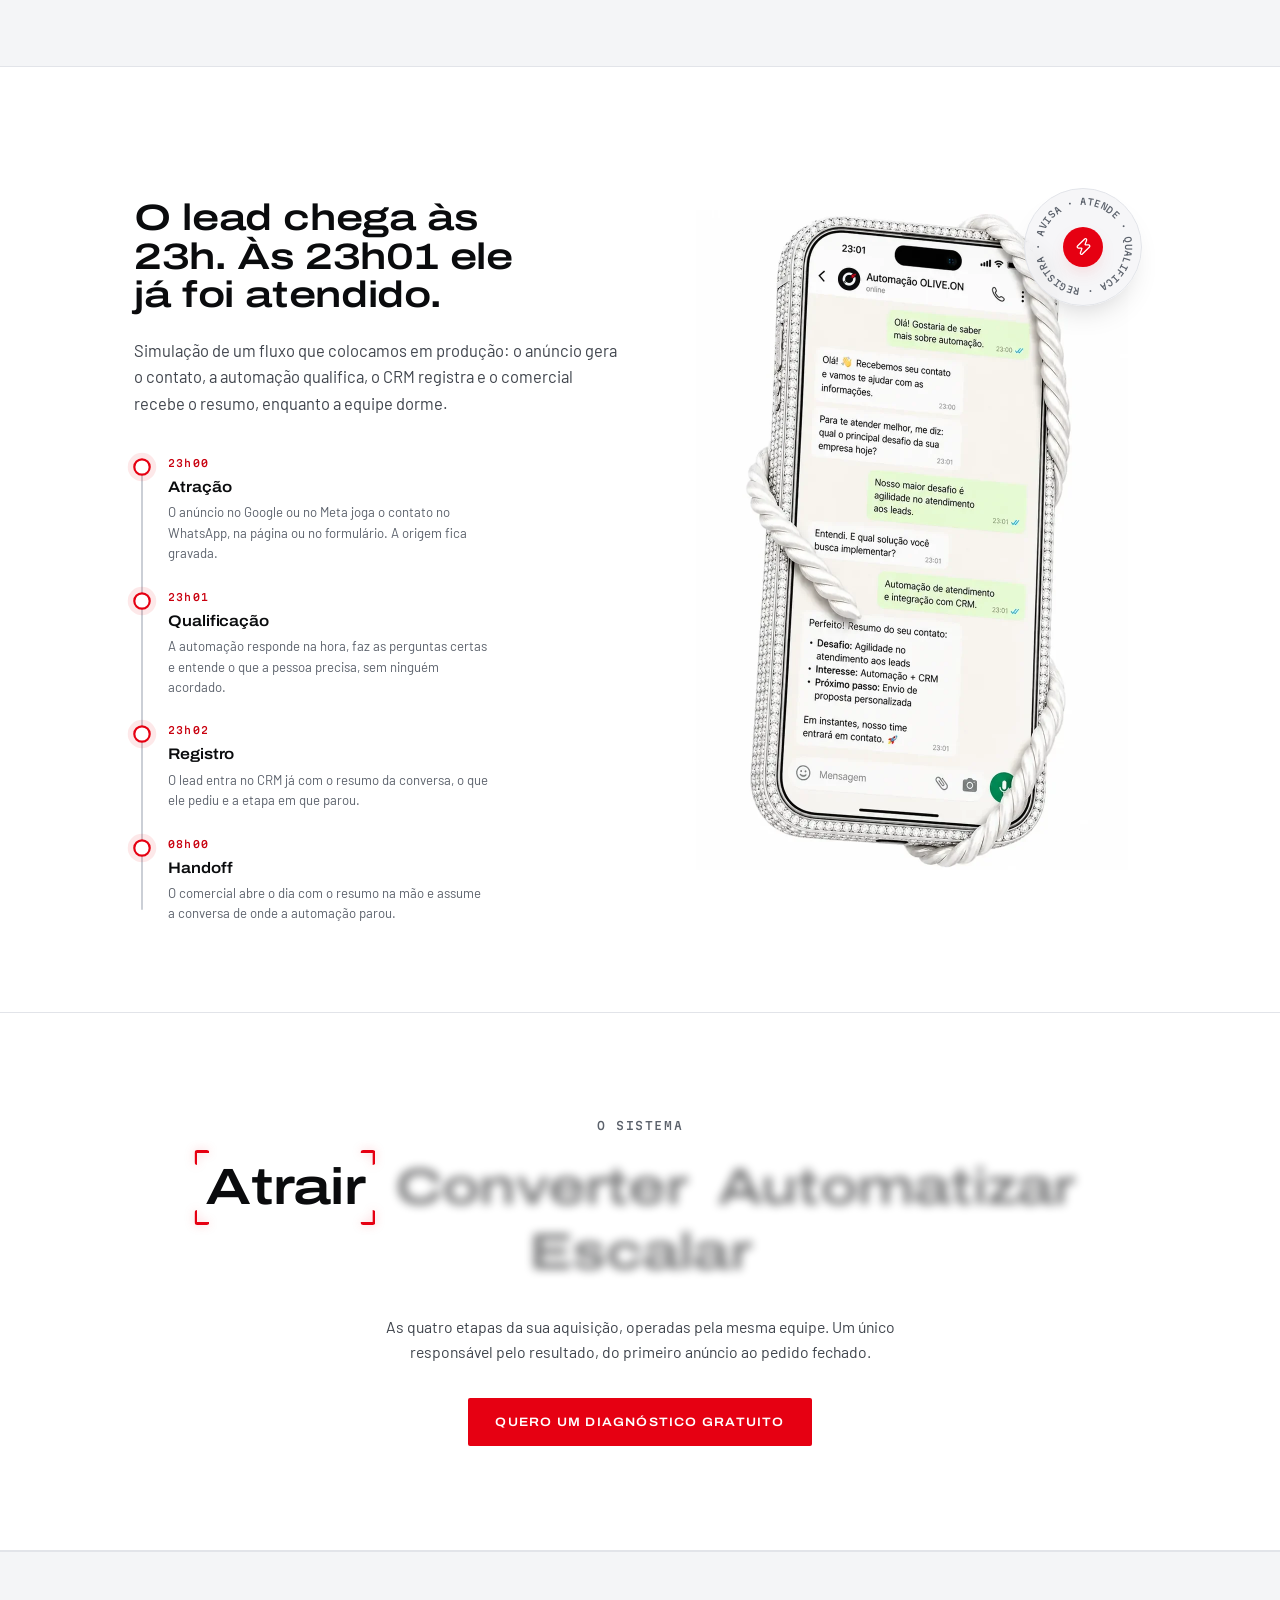
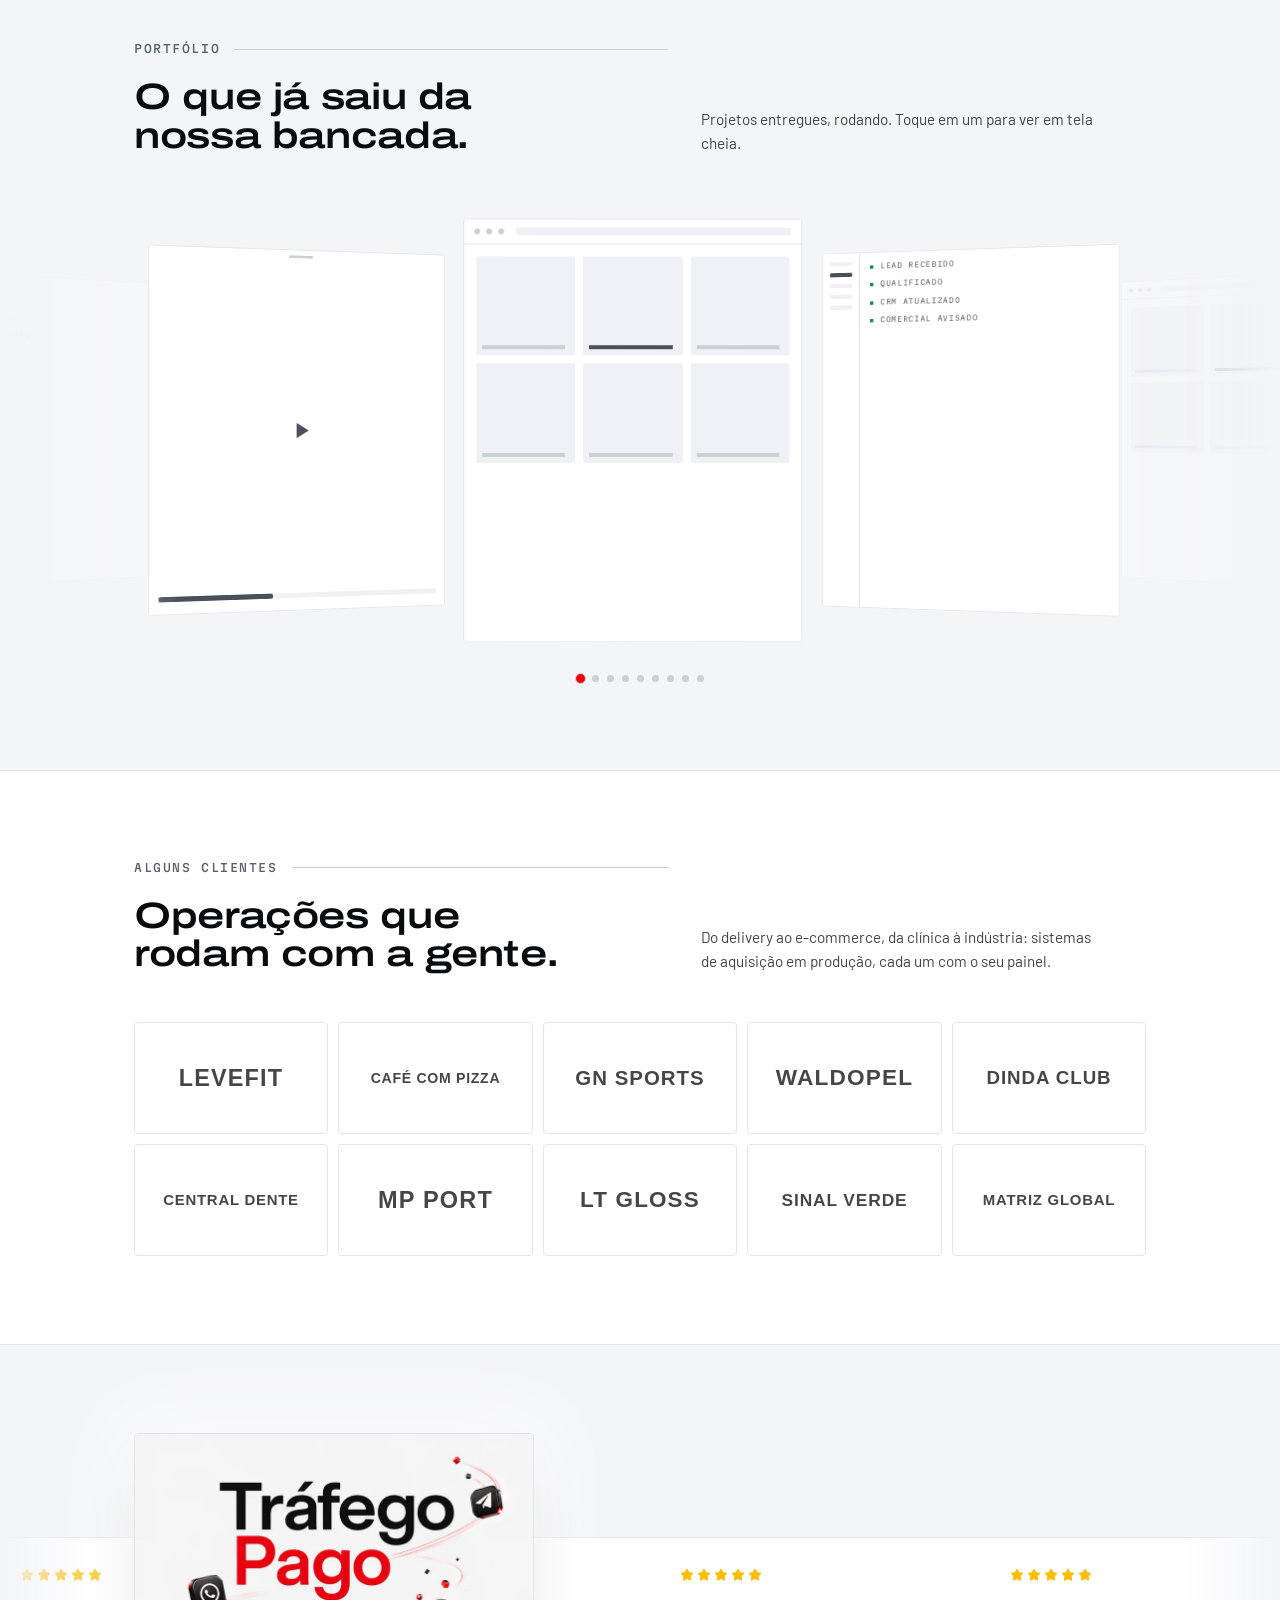
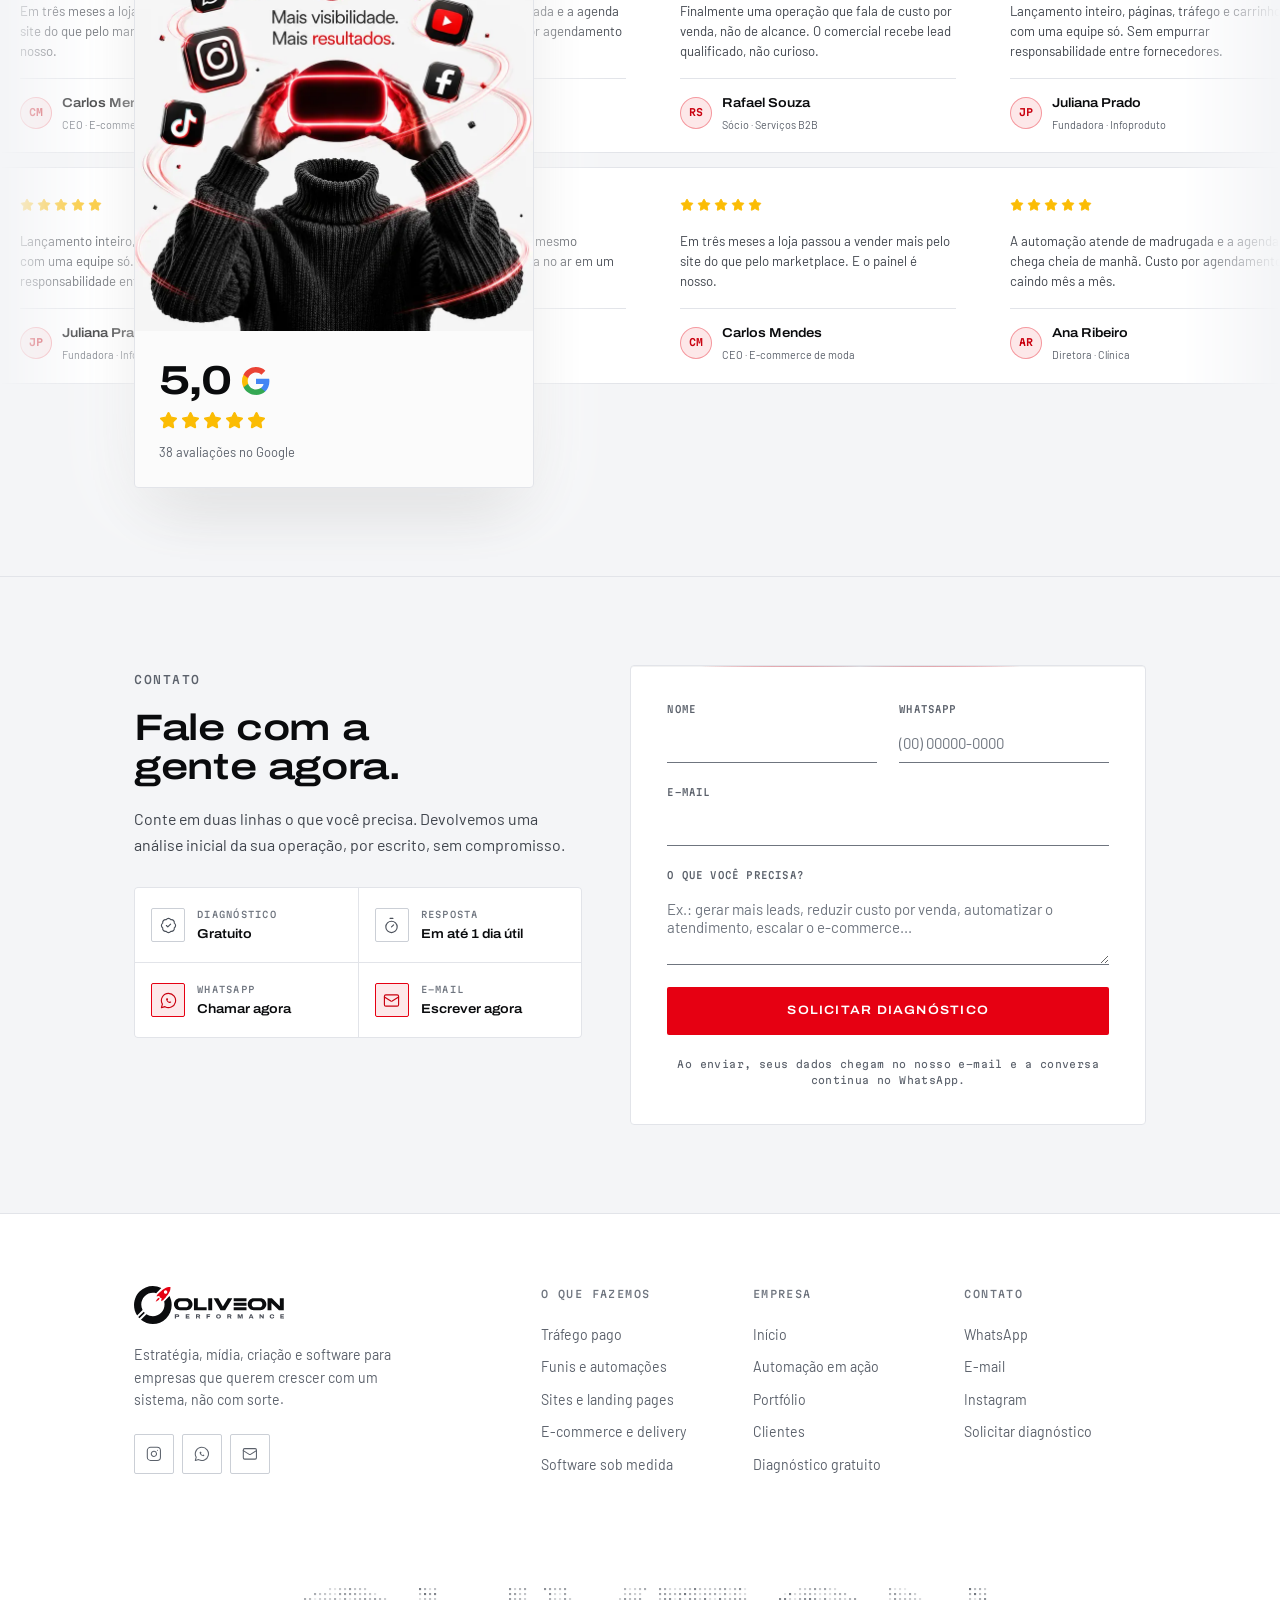
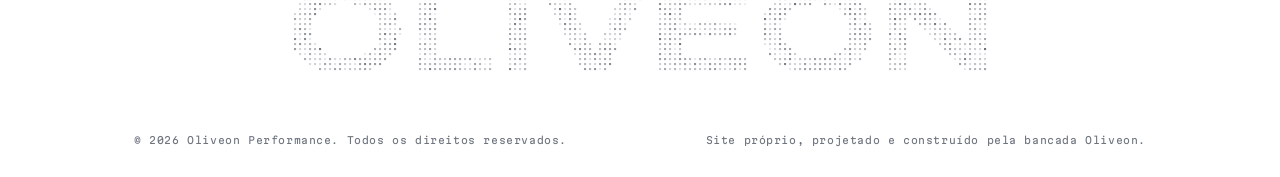
==== commit 3a85b26c: "Marca nova no site: logo Decolagem, favicon, ícones e prévia de link - Cabeçalho, rodapé, painel e c" ====
--- a/index.html
+++ b/index.html
@@ -24,8 +24,9 @@
   </script>
   <title>Oliveon Performance, Sistemas de aquisição completos</title>
   <meta name="description" content="Tráfego, funis, sites e software sob medida por uma equipe só. Fale no WhatsApp e receba um diagnóstico gratuito da sua operação.">
-  <link rel="icon" type="image/png" href="assets/favicon.png">
-  <link rel="apple-touch-icon" href="assets/apple-touch-icon.png">
+  <link rel="icon" href="/favicon.ico" sizes="48x48">
+  <link rel="icon" type="image/svg+xml" href="assets/oliveon-icone.svg">
+  <link rel="apple-touch-icon" href="assets/oliveon-apple-touch-icon.png">
   <!-- Domínio próprio, em uso desde 24/08/2026. Estas quatro linhas precisam do
        endereço completo: os robôs do WhatsApp e do Meta ignoram caminho relativo. -->
   <link rel="canonical" href="https://oliveonperformance.com.br/">
@@ -35,13 +36,13 @@
   <meta property="og:description" content="Performance que transforma investimento em crescimento. Tráfego, automação, sites e software sob medida, por uma equipe completa.">
   <meta property="og:type" content="website">
   <meta property="og:locale" content="pt_BR">
-  <meta property="og:image" content="https://oliveonperformance.com.br/assets/og-image.jpg">
+  <meta property="og:image" content="https://oliveonperformance.com.br/assets/og-oliveon.jpg">
   <meta property="og:image:type" content="image/jpeg">
   <meta property="og:image:width" content="1200">
   <meta property="og:image:height" content="630">
   <meta property="og:image:alt" content="Oliveon Performance: performance que transforma investimento em crescimento">
   <meta name="twitter:card" content="summary_large_image">
-  <meta name="twitter:image" content="https://oliveonperformance.com.br/assets/og-image.jpg">
+  <meta name="twitter:image" content="https://oliveonperformance.com.br/assets/og-oliveon.jpg">
   <link rel="preconnect" href="https://fonts.googleapis.com">
   <link rel="preconnect" href="https://fonts.gstatic.com" crossorigin>
   <link rel="preconnect" href="https://cdnjs.cloudflare.com" crossorigin>
@@ -64,8 +65,8 @@
     <div class="header-inner">
       <div class="header-esq">
         <a href="#hero" class="header-logo" aria-label="Oliveon Performance, início">
-          <img class="logo-escuro" src="assets/logo-branco.webp" alt="Oliveon Performance" width="180" height="60" loading="lazy" decoding="async">
-          <img class="logo-claro" src="assets/logo-preto-vermelho.webp" alt="" aria-hidden="true" width="180" height="60" loading="lazy" decoding="async">
+          <img class="logo-escuro" src="assets/logo-oliveon-escuro.svg" alt="Oliveon Performance" width="140" height="35" loading="lazy" decoding="async">
+          <img class="logo-claro" src="assets/logo-oliveon-claro.svg" alt="" aria-hidden="true" width="140" height="35" loading="lazy" decoding="async">
         </a>
         <span class="header-idx" id="headerIdx" aria-hidden="true"></span>
       </div>
@@ -300,8 +301,8 @@
   <footer class="footer">
     <div class="container footer-top">
       <div class="footer-brand">
-        <img class="logo-escuro" src="assets/logo-branco.webp" alt="Oliveon Performance" width="170" height="57" loading="lazy" decoding="async">
-        <img class="logo-claro" src="assets/logo-preto-vermelho.webp" alt="" aria-hidden="true" width="170" height="57" loading="lazy" decoding="async">
+        <img class="logo-escuro" src="assets/logo-oliveon-escuro.svg" alt="Oliveon Performance" width="150" height="38" loading="lazy" decoding="async">
+        <img class="logo-claro" src="assets/logo-oliveon-claro.svg" alt="" aria-hidden="true" width="150" height="38" loading="lazy" decoding="async">
         <p>Estratégia, mídia, criação e software para empresas que querem crescer com um sistema, não com sorte.</p>
         <div class="footer-social">
           <a href="#" id="footerInstagram" target="_blank" rel="noopener" aria-label="Instagram"><i data-icon="instagram"></i></a>
--- a/css/styles.css
+++ b/css/styles.css
@@ -2904,15 +2904,22 @@
 
 /* logos de cliente, quando entrarem em js/dados.js */
 .seg-marca { align-items: center; justify-content: center; min-height: 112px; padding: 18px; }
+/* Qualquer logo vira uma silhueta na cor do tema: brightness(0) zera a cor e
+   mantém só o recorte; no tema escuro o invert deixa branca. Assim serve PNG
+   branco, PNG colorido e SVG cinza, com um arquivo só e sem sumir no claro. */
 .seg-marca img {
   max-width: 100%;
   max-height: 46px;
   width: auto;
-  filter: grayscale(1) brightness(1.8);
+  filter: brightness(0) invert(1);
   opacity: 0.72;
-  transition: filter var(--dur-2) var(--ease), opacity var(--dur-2) var(--ease);
-}
-.seg-marca:hover img { filter: none; opacity: 1; }
+  transition: opacity var(--dur-2) var(--ease);
+}
+[data-tema="claro"] .seg-marca img { filter: brightness(0); }
+@media (prefers-color-scheme: light) {
+  :root:not([data-tema="escuro"]) .seg-marca img { filter: brightness(0); }
+}
+.seg-marca:hover img { opacity: 1; }
 
 /* ---------- Avaliações do Google: palco com card na frente ----------
    Estrutura vinda do site do Benedito (que por sua vez veio da Delegada
